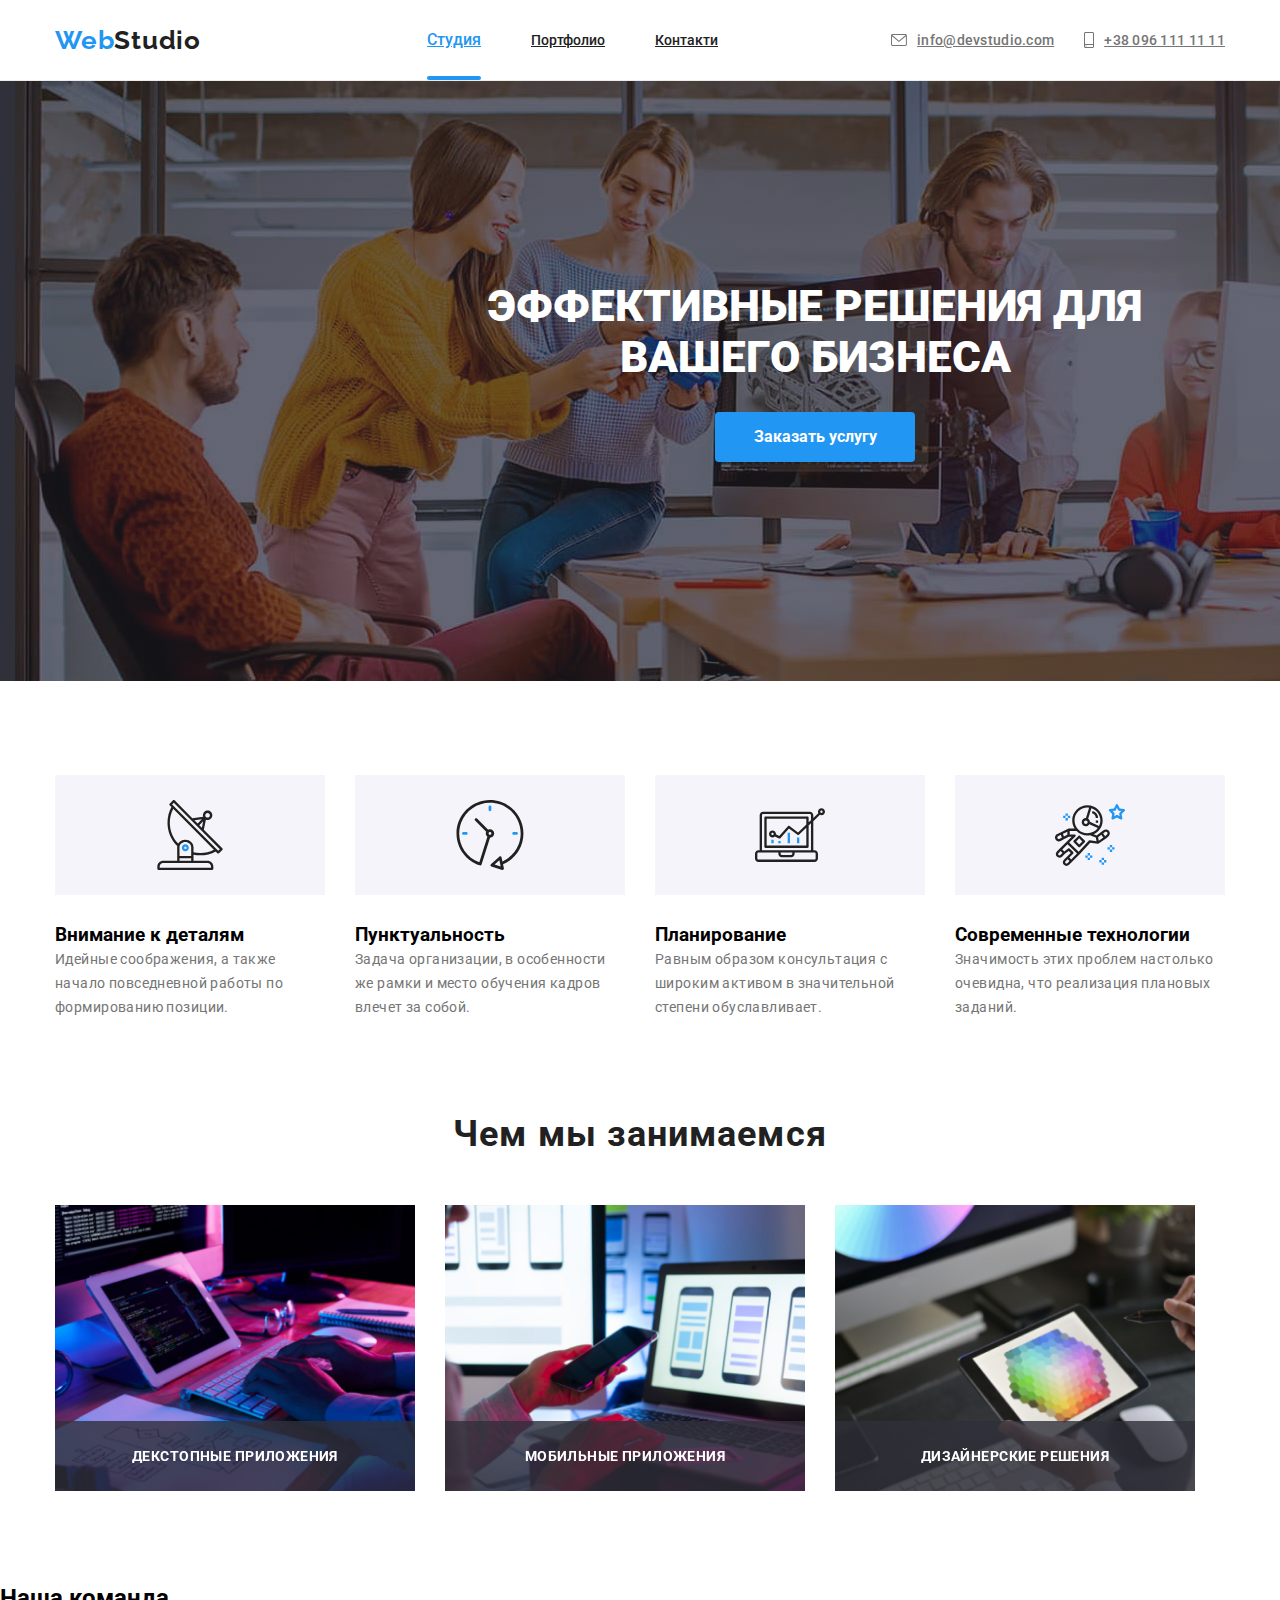
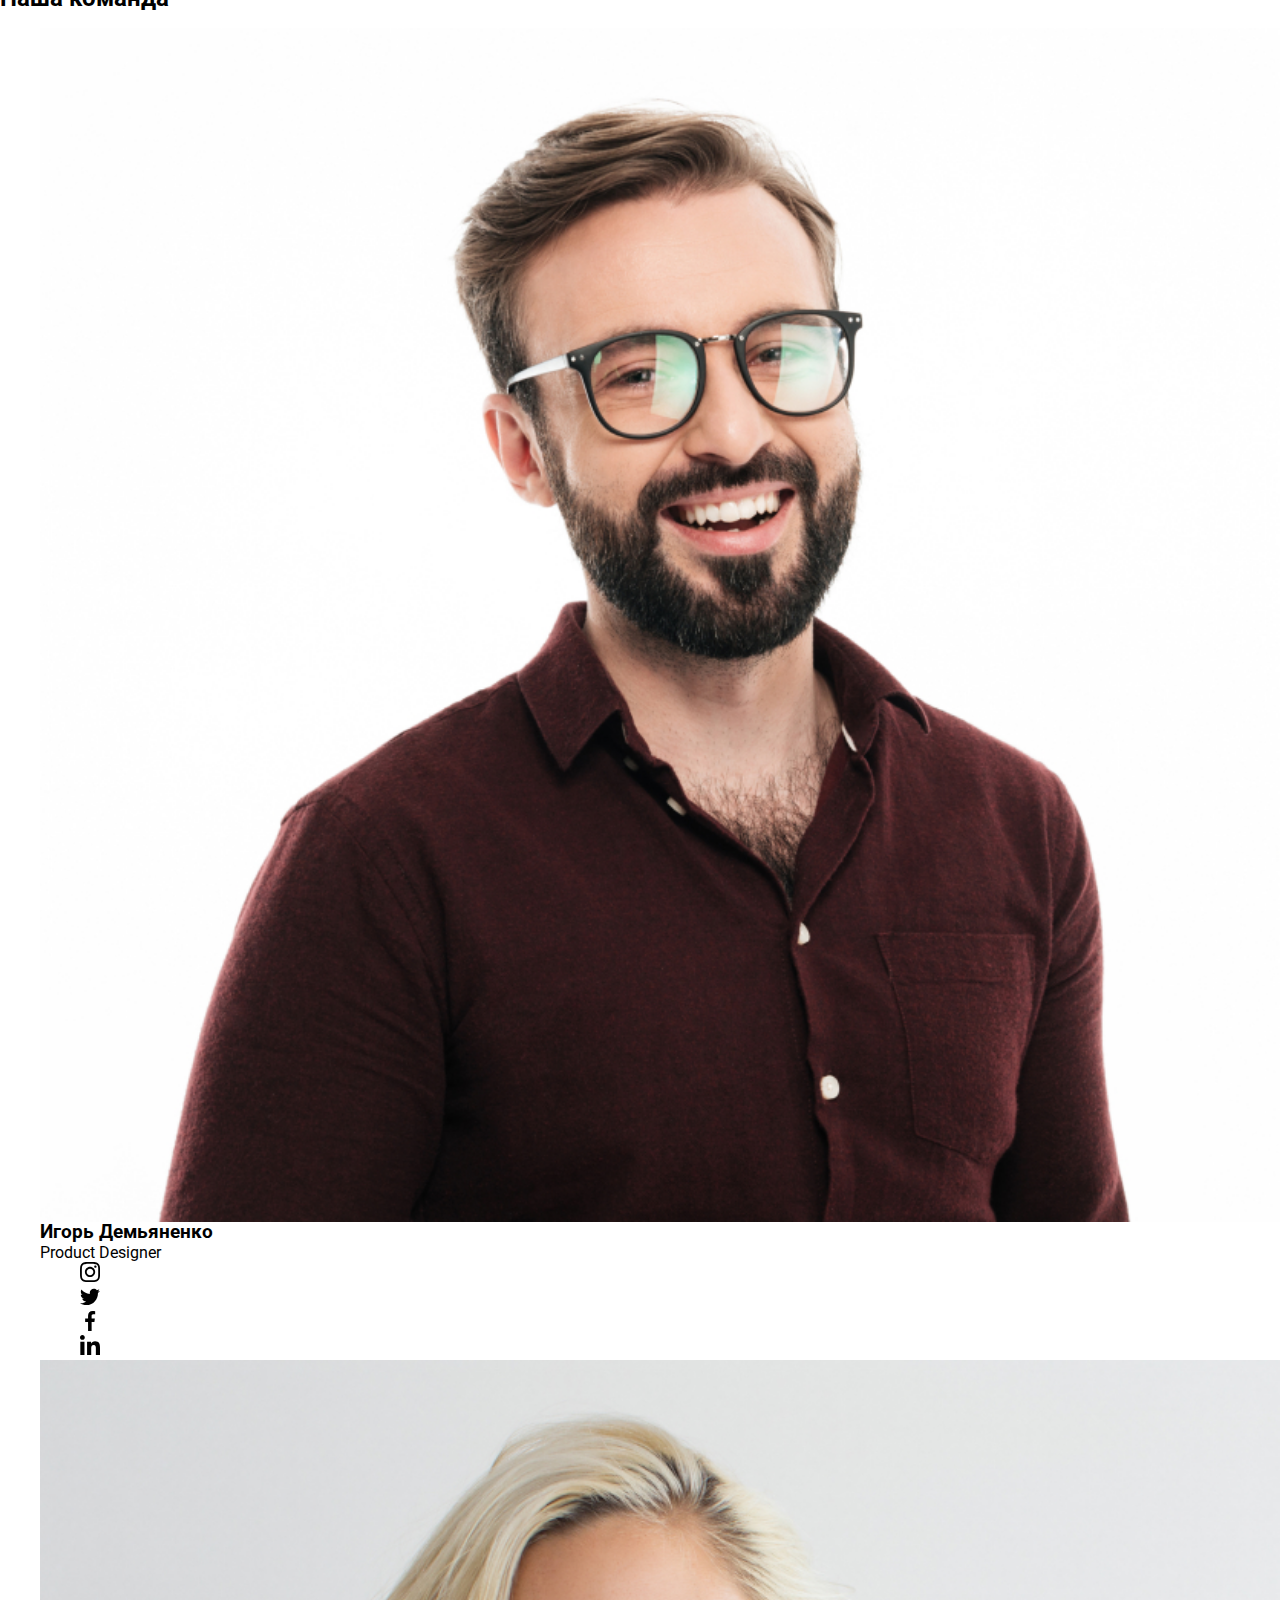
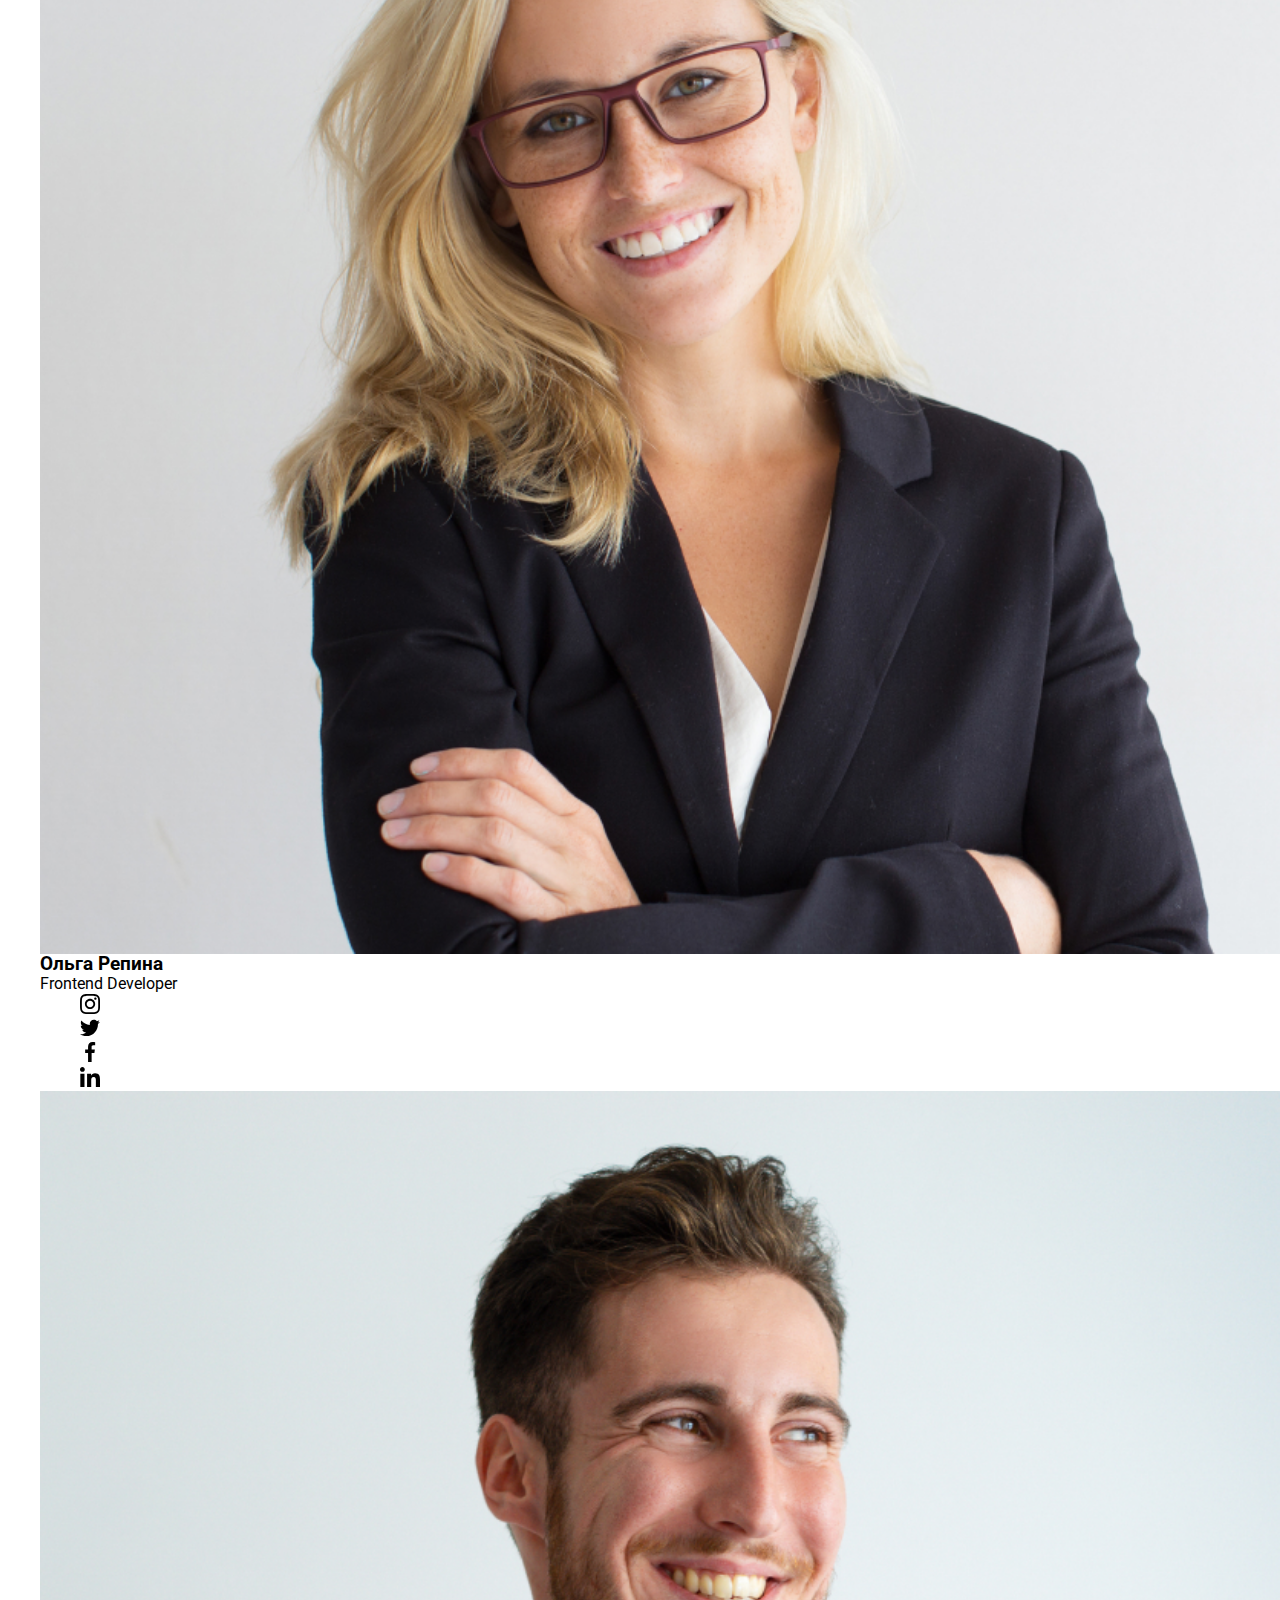
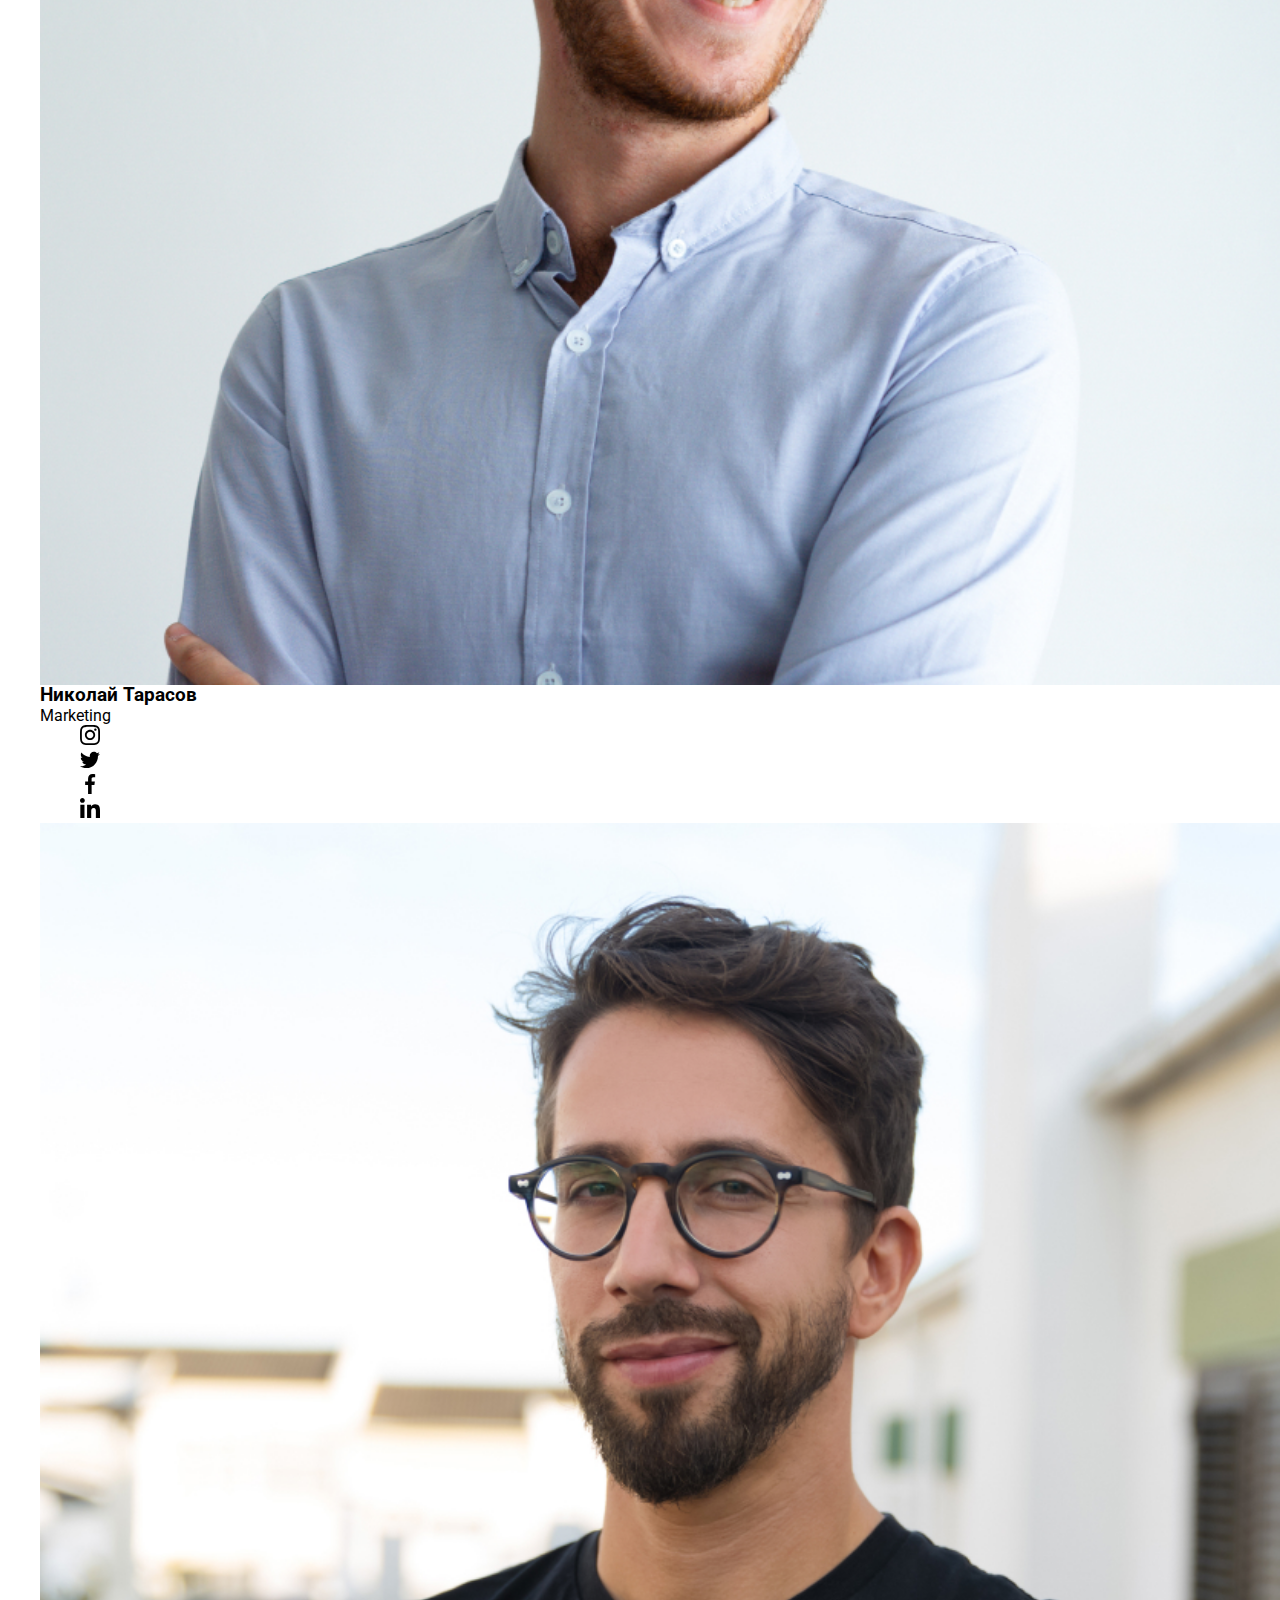
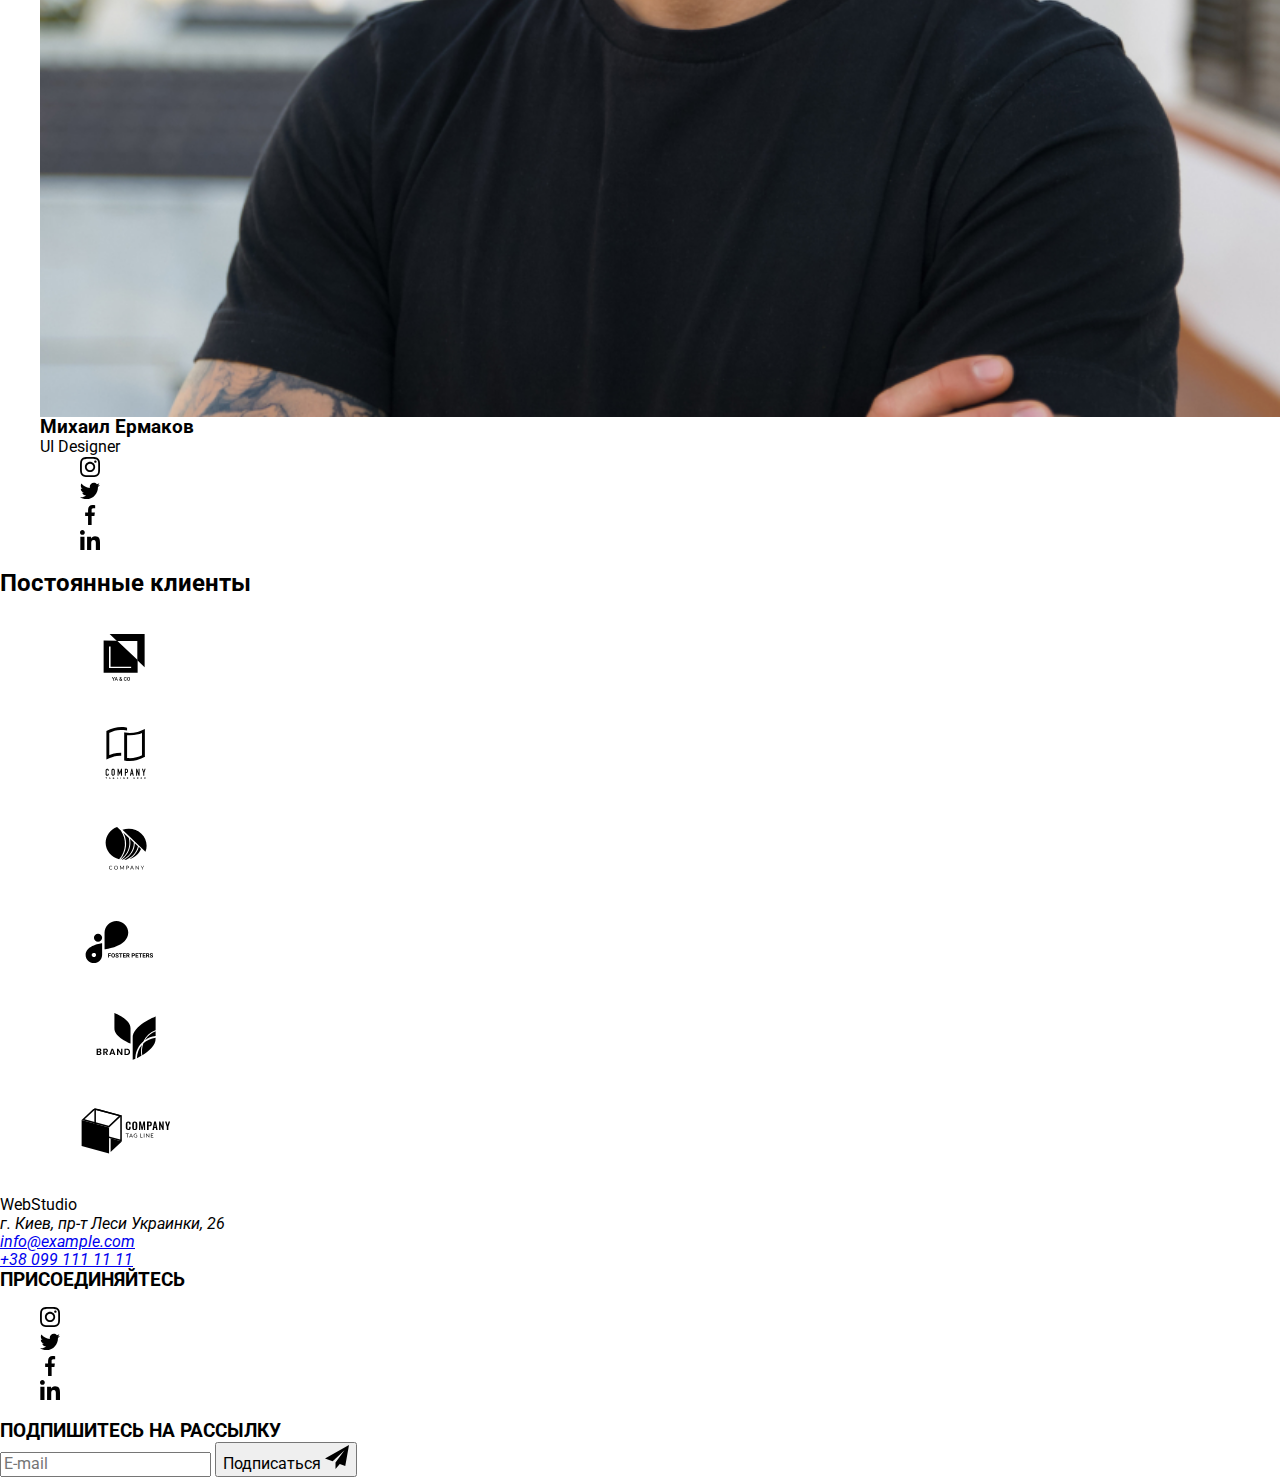
==== index.html @ 42ca8cca "внесла изменения" ====
<!DOCTYPE html>
<html lang="ru">

<head>
    <meta charset="UTF-8">
    <meta name="viewport" content="width=device-width, initial-scale=1.0">
    <title>WebStudio</title>
    
    <link
        href="https://fonts.googleapis.com/css2?family=Raleway:wght@700&family=Roboto:wght@400;500;700;900&display=swap"
        rel="stylesheet">
    <link rel="stylesheet" href="https://cdnjs.cloudflare.com/ajax/libs/modern-normalize/1.0.0/modern-normalize.min.css">
    <link rel="stylesheet" href="./css/main.css">

</head>

<body>

    <!-- Шапка-->
<header class="header">
    <div class="container header__container">

        <a class="logo header__logo">Web<span class="logo__text">Studio</span></a>

        <nav class="main-nav">
            <ul class="navigation main-nav__navigation">
                <li class="main-nav__item"><a href="" class="main-nav__links">Студия</a></li>
                <li class="main-nav__item"><a href="./portfolio.html" class="main-nav__link">Портфолио</a></li>
                <li class="main-nav__item"><a href="" class="main-nav__link">Контакти</a></li>
            </ul>
        </nav>
           


    <ul class="navigation info-contacts">
        <li class="info-contacts__item">
            <a href="mailto:info@example.com" class="info-contacts__mail" aria-label="envelope">
                <svg class="info-contacts__icon" width="16" height="12">
                    <use href="./images/iconssvg/symbol-defs.svg#icon-envelope-hover"></use>
                </svg>
                info@devstudio.com</a>
        </li>
        <li class="info-contacts__item">
            <a href="tel:+380961111111" class="info-contacts__tel" aria-label="smartphone">
                <svg class="info-contacts__icon" width="10" height="16">
                    <use href="./images/iconssvg/symbol-defs.svg#icon-smartphone"></use>
                </svg>
                +38 096 111 11 11</a>
        </li>
    </ul>
    
    </div>
</header>

    <!--Преимущества-->
    <main>
        <section class="hero">
            <div class="container-overlay hero__container">
                <h1 class="hero__name">ЭФФЕКТИВНЫЕ РЕШЕНИЯ ДЛЯ ВАШЕГО БИЗНЕСА</h1>
                <button class="hero__current" data-modal-open>Заказать услугу</button>
            </div>
        </section>

        <div class="backdrop backdrop--hidden " data-modal>
            <div class="modal">
                <button class="modal__close" data-modal-close>
                    <svg class="modal__close-icon" width="18" height="18">
                        <use href="./images/iconssvg/symbol-defs.svg#icon-close-black-18dp-2-1"></use>
                    </svg>
                </button>
        
                <form class="modal-form">
                    <h2 class="modal-form__text">Оставьте свои данные, мы вам перезвоним</h2>
                    <div class="form-info">
                        <label for="name" class="form-info__value">Имя</label>
                        <div class="form-info__conteiner">
                            <input type="text" class="form-info__input" name="name" id="name" />
                            <svg class="form-info__icon" width="18" height="18">
                                <use href="./images/iconssvg/symbol-defs.svg#icon-person-black-18dp-1-1"></use>
                            </svg>
                        </div>
                    </div>
        
                    <div class="form-info">
                        <label for="tel" class="form-info__value">Телефон</label>
                        <div class="form-info__conteiner">
                            <input type="tel" class="form-info__input" name="tel" id="tel" />
                            <svg class="form-info__icon" width="18" height="18">
                                <use href="./images/iconssvg/symbol-defs.svg#icon-phone-black-18dp-1-1"></use>
                            </svg>
                        </div>
                    </div>
        
                    <div class="form-info">
                        <label for="mail" class="form-info__value">Почта</label>
                        <div class="form-info__conteiner">
                            <input type="email" class="form-info__input" name="mail" id="mail" />
                            <svg class="form-info__icon" width="18px" height="18px">
                                <use href="./images/iconssvg/symbol-defs.svg#icon-email-black-18dp-1-1"></use>
                            </svg>
                        </div>
                    </div>
        
                    <div class="form-info">
                        <label for="comment">Коментарий</label>
                        <textarea name="comment" id="comment" placeholder="Введите текст" class="form-info__textarea"></textarea>
                    </div>
        
                    <div class="conteiner-checkbox">
                        <label class="conteiner-checkbox__label">
                            <input class="conteiner-checkbox__input" type="checkbox" checked />
                            <svg class="conteiner-checkbox__icon" width="16" height="15">
                                <use href="./images/iconssvg/symbol-defs.svg#icon-icon-check-1"></use>
                            </svg>
                            Соглашаюсь с рассылкой и принимаю <a href="" class="conteiner-checkbox__text">Условия договора</a>
                        </label>
                    </div>
                    <button class="conteiner-checkbox__button" type="submit">Отправить</button>
                </form>
            </div>
        </div>
    
    <section>
        <div class="conteiner__feature">
        <ul class="conteiner__feature--card">

            <li class="conteiner__feature--item">
                <svg class="conteiner__feature--list" width="70" height="70">
                    <use href="./images/iconssvg/symbol-defs.svg#icon-antenna-1"></use>
                </svg>
                <h3 class="conteiner__feature--item">Внимание к деталям</h3>
                <p class="conteiner__feature--info">Идейные соображения, а также начало повседневной
                    работы по формированию позиции.
                </p>
            </li>

            <li class="conteiner__feature--item">
                <svg class="conteiner__feature--list" width="70" height="70">
                    <use href="./images/iconssvg/symbol-defs.svg#icon-clock"></use>
                </svg>
                <h3 class="conteiner__feature--item">Пунктуальность</h3>
                <p class="conteiner__feature--info">Задача организации,
                    в особенности же рамки и место обучения кадров влечет за собой.
                </p>
            </li>

            <li class="conteiner__feature--item">
                <svg class="conteiner__feature--list" width="70" height="70">
                    <use href="./images/iconssvg/symbol-defs.svg#icon-diagram"></use>
                </svg>
                <h3 class="conteiner__feature--item">Планирование</h3>
                <p class="conteiner__feature--info">Равным образом консультация
                    с широким активом в значительной степени обуславливает.
                </p>
            </li>

            <li class="conteiner__feature--item">
                <svg class="conteiner__feature--list" width="70" height="70">
                    <use href="./images/iconssvg/symbol-defs.svg#icon-astronaut"></use>
                </svg>
                <h3 class="conteiner__feature--item">Современные технологии</h3>
                <p class="conteiner__feature--info">Значимость этих проблем настолько очевидна,
                    что реализация плановых заданий.
                </p>
            </li>
        </ul>
        </div>
    </section>
    

        <!-- Примеры работ-->
        <section>
            <div class="conteiner__main">
            <h2 class="conteiner__alert">Чем мы занимаемся</h2>
            <ul class="conteiner__card">

                <li class="conteiner__images">
                    <p class="conteiner__images--overlay">ДЕКСТОПНЫЕ ПРИЛОЖЕНИЯ</p>
                    <a href="">
                        <img src="./images/img.png" alt="кодирование программы" />
                    </a>
                </li>

                <li class="conteiner__images">
                    <p class="conteiner__images--overlay">МОБИЛЬНЫЕ ПРИЛОЖЕНИЯ</p>
                    <a href="">
                        <img src="./images/img(1).png" alt="сопряжение тефефона с ноутбуком" />
                    </a>                   
                </li>

                <li class="conteiner__images">
                    <p class="conteiner__images--overlay">ДИЗАЙНЕРСКИЕ РЕШЕНИЯ</p>
                    <a href="">
                        <img src="./images/img(2).png" alt="рисунок на планшете" />
                    </a>                    
                </li>
            </ul>
            </div>
        </section>

        <!-- Команда-->
        <section>
            <div class="conteiner__team">
            <h2 class="conteiner__main--team">Наша команда</h2>
            <ul class="conteiner__team--item">

                <li class="conteiner__team--images">
                    
                        <div class="conteiner__list-card">
                        <a href="">
                          <img src="./images/img(3).jpg" alt="мужчина в коричневой рубашке и очках" />
                        </a>
                        </div>

                        <div class="conteiner__team--list">
                          <h3 class="conteiner__team">Игорь Демьяненко</h3>
                          <p lang="en" class="conteiner__team-card">Product Designer</p> 
                        
                    
                    <ul class="conteiner__cocial--link">
                        <li class="conteiner__cocial--list">
                            <a href="" class="conteiner__cocial--item">
                                <svg class="conteiner__icon--svg" width="20" height="20">
                                    <use href="./images/iconssvg/symbol-defs.svg#icon-instagram"></use>
                                </svg>
                            </a>
                        </li>

                        <li class="conteiner__cocial--list">
                            <a href="" class="conteiner__cocial--item">
                                <svg class="conteiner__icon--svg" width="20" height="20">
                                    <use href="./images/iconssvg/symbol-defs.svg#icon-twitter"></use>
                                </svg>
                            </a>
                        </li>

                        <li class="conteiner__cocial--list">
                            <a href="" class="conteiner__cocial--item">
                                <svg class="conteiner__icon--svg" width="20" height="20">
                                    <use href="./images/iconssvg/symbol-defs.svg#icon-facebook"></use>
                                </svg>
                            </a>
                        </li>

                        <li class="conteiner__cocial--list">
                            <a href="" class="conteiner__cocial--item">
                                <svg class="conteiner__icon--svg" width="20" height="20">
                                    <use href="./images/iconssvg/symbol-defs.svg#icon-linkedin"></use>
                                </svg>
                            </a>
                        </li>
                    </ul>
                    </div>
                </li>
               

                <li class="conteiner__team--images">
                   
                        <div class="conteiner__list--card">
                        <a href="">
                          <img src="./images/img(4).jpg" alt="женщина в очках и черном пиджаке" />
                        </a>
                        </div>

                        <div class="conteiner__team--list">
                          <h3 class="conteiner__team">Ольга Репина</h3>
                          <p lang="en" class="conteiner__team--card">Frontend Developer</p>  
                        
                    <ul class="conteiner__cocial--link">
                        <li class="conteiner__cocial--list">
                            <a href="" class="conteiner__cocial--item">
                                <svg class="conteiner__icon--svg" width="20" height="20">
                                    <use href="./images/iconssvg/symbol-defs.svg#icon-instagram"></use>
                                </svg>
                            </a>
                        </li>

                        <li class="conteiner__cocial--list">
                            <a href="" class="conteiner__cocial--item">
                                <svg class="conteiner__icon--svg" width="20" height="20">
                                    <use href="./images/iconssvg/symbol-defs.svg#icon-twitter"></use>
                                </svg>
                            </a>
                        </li>

                        <li class="conteiner__cocial--list">
                            <a href="" class="conteiner__cocial--item">
                                <svg class="conteiner__icon--svg" width="20" height="20">
                                    <use href="./images/iconssvg/symbol-defs.svg#icon-facebook"></use>
                                </svg>
                            </a>
                        </li>
                        
                        <li class="conteiner__cocial--list">
                            <a href="" class="conteiner__cocial--item">
                                <svg class="conteiner__icon--svg" width="20" height="20">
                                    <use href="./images/iconssvg/symbol-defs.svg#icon-linkedin"></use>
                                </svg>
                            </a>
                        </li>
                    </ul>
                    </div>
                </li>

                <li class="conteiner__team--images">
                    
                        <div class="conteiner__list--card">
                        <a href="">
                          <img src="./images/img(5).jpg" alt="мужчина в голубой рубашке" />
                        </a>
                        </div>
                        
                        <div class="conteiner__team--list">
                          <h3 class="conteiner__team">Николай Тарасов</h3>
                          <p lang="en" class="conteiner__team--card">Marketing</p> 
                                           
                    <ul class="conteiner__cocial--link">
                        <li class="conteiner__cocial--list">
                            <a href="" class="conteiner__cocial--item">
                                <svg class="conteiner__icon--svg" width="20" height="20">
                                    <use href="./images/iconssvg/symbol-defs.svg#icon-instagram"></use>
                                </svg>
                            </a>
                        </li>
                        
                        <li class="conteiner__cocial--list">
                            <a href="" class="conteiner__cocial--item">
                                <svg class="conteiner__icon--svg" width="20" height="20">
                                    <use href="./images/iconssvg/symbol-defs.svg#icon-twitter"></use>
                                </svg>
                            </a>
                        </li>
                        
                        <li class="conteiner__cocial--list">
                            <a href="" class="conteiner__cocial--item">
                                <svg class="conteiner__icon--svg" width="20" height="20">
                                    <use href="./images/iconssvg/symbol-defs.svg#icon-facebook"></use>
                                </svg>
                            </a>
                        </li>
                        
                        <li class="conteiner__cocial--list">
                            <a href="" class="conteiner__cocial--item">
                                <svg class="conteiner__icon--svg" width="20" height="20">
                                    <use href="./images/iconssvg/symbol-defs.svg#icon-linkedin"></use>
                                </svg>
                            </a>
                        </li>
                    </ul>
                    </div>
                </li>
                
                <li class="conteiner__team--images">
                   
                        <div class="conteiner__list--card">
                        <a href="">
                          <img src="./images/img(6).jpg" alt="мужчина в черной футболке и очках" />
                        </a>
                        </div>

                        <div class="conteiner__team--list">
                          <h3 class="conteiner__team">Михаил Ермаков</h3>
                          <p lang="en" class="conteiner__team--card">UI Designer</p>
                                              
                    <ul class="conteiner__cocial--link">
                        <li class="conteiner__cocial--list">
                            <a href="" class="conteiner__cocial--item">
                                <svg class="conteiner__icon--svg" width="20" height="20">
                                    <use href="./images/iconssvg/symbol-defs.svg#icon-instagram"></use>
                                </svg>
                            </a>
                        </li>
                        
                        <li class="conteiner__cocial--list">
                            <a href="" class="conteiner__cocial--item">
                                <svg class="conteiner__icon--svg" width="20" height="20">
                                    <use href="./images/iconssvg/symbol-defs.svg#icon-twitter"></use>
                                </svg>
                            </a>
                        </li>
                        
                        <li class="conteiner__cocial--list">
                            <a href="" class="conteiner__cocial--item">
                                <svg class="conteiner__icon--svg" width="20" height="20">
                                    <use href="./images/iconssvg/symbol-defs.svg#icon-facebook"></use>
                                </svg>
                            </a>
                        </li>
                        
                        <li class="conteiner__cocial--list">
                            <a href="" class="conteiner__cocial--item">
                                <svg class="conteiner__icon--svg" width="20" height="20">
                                    <use href="./images/iconssvg/symbol-defs.svg#icon-linkedin"></use>
                                </svg>
                            </a>
                        </li>
                    </ul>
                    </div>
                </li>
            </ul>
            </div>
        </section>

        <!-- Клиенты -->
        <section>
            <div class="conteiner__client">
            <h2 class="conteiner__clients">Постоянные клиенты</h2>

            <ul class=".conteiner__list--client">
                <li class=".conteiner__clients--logo">
                    <a class=".conteiner__list--logo" href="">
                    <svg class=".conteiner__clients--svg" width="170" height="90">
                        <use href="./images/iconssvg/symbol-defs.svg#icon-logo-1"></use>
                    </svg>
                    </a>
                </li>

                <li class="clients-logo">
                    <a class="list-logo" href="">
                    <svg class="clients-svg" width="170" height="90">
                        <use href="./images/iconssvg/symbol-defs.svg#icon-logo-2"></use>
                    </svg>
                    </a>
                </li>

                <li class="clients-logo">
                    <a class="list-logo" href="">
                    <svg class="clients-svg" width="170" height="90">
                        <use href="./images/iconssvg/symbol-defs.svg#icon-logo-3"></use>
                    </svg>
                    </a>
                </li>

                <li class="clients-logo">
                    <a class="list-logo" href="">
                    <svg class="clients-svg" width="170" height="90">
                        <use href="./images/iconssvg/symbol-defs.svg#icon-logo-4"></use>
                    </svg>
                    </a>
                </li>

                <li class="clients-logo">
                    <a class="list-logo" href="">
                    <svg class="clients-svg" width="170" height="90">
                        <use href="./images/iconssvg/symbol-defs.svg#icon-logo-5"></use>
                    </svg>
                    </a>
                </li>

                <li class="clients-logo">
                    <a class="list-logo" href="">
                    <svg class="clients-svg" width="170" height="90">
                        <use href="./images/iconssvg/symbol-defs.svg#icon-logo-6"></use>
                    </svg>
                    </a>
                </li>
            </ul>
            </div>

        </section>
    </main>

    <!-- Подвал-->
    <footer class="footer">
        <div class="conteiner__info">
        <div class="conteiner__footer">
            <a class="conteiner__logo--footer">Web<span class="conteiner__label">Studio</span></a>
        
            <address class="conteiner__address--link">
            
                <p class="conteiner__link--info conteiner__address">г. Киев, пр-т Леси Украинки, 26</p>
            
                <p class="conteiner__link--info">
                    <a href="mailto:info@example.com" class="conteiner__info">info@example.com</a>
                </p>
            
                <p class="conteiner__link--info">
                    <a href="tel:+380991111111" class="conteiner__info">+38 099 111 11 11</a>
                </p>
            </address>
        </div>

            <div class="conteiner__cocial--icons">
                <h3 class="conteiner__info--text">ПРИСОЕДИНЯЙТЕСЬ</h3>
            
                <ul class="conteiner__list--info">
                    <li class="conteiner__icon--list">
                        <a class="conteiner__cocial--info" href="">
                            <svg class="conteiner__icons--svg" width="20" height="20">
                                <use href="./images/iconssvg/symbol-defs.svg#icon-instagram"></use>
                            </svg>
                        </a>
                    </li>
            
                    <li class="conteiner__icon--list">
                        <a class="conteiner__cocial--info" href="">
                            <svg class="conteiner__icons--svg" width="20" height="20">
                                <use href="./images/iconssvg/symbol-defs.svg#icon-twitter"></use>
                            </svg>
                        </a>
                    </li>
            
                    <li class="conteiner__icon--list">
                        <a class="conteiner__cocial--info" href="">
                            <svg class="conteiner__icons--svg" width="20" height="20">
                                <use href="./images/iconssvg/symbol-defs.svg#icon-facebook"></use>
                            </svg>
                        </a>
                    </li>
            
                    <li class="conteiner__icon--list">
                        <a class="conteiner__cocial--info" href="">
                            <svg class="conteiner__icons--svg" width="20" height="20">
                                <use href="./images/iconssvg/symbol-defs.svg#icon-linkedin"></use>
                            </svg>
                        </a>
                    </li>
                </ul>
            </div>  
            
            <div>
                <h3 class="conteiner__text--info">ПОДПИШИТЕСЬ НА РАССЫЛКУ</h3>
                <div class="conteiner__info--form">
                <label>
                    <input class="conteiner__email" name="email" type="text" placeholder="E-mail" />
                </label>
                <button class="conteiner__button" type="submit">
                    <span class="conteiner__text--foot">Подписаться</span>
                    <svg class="conteiner__telega" width="24" height="24">
                        <use href="./images/iconssvg/symbol-defs.svg#icon-icon-send-1"></use>
                    </svg>
                </button>
                </div>
            </div>
            </div>
    </footer>

<!-- <div class="backdrop is--hidden " data-modal>
    <div class="modal">
        <button class="modal__close" data-modal-close>
            <svg class="modal__close-icon" width="18" height="18">
                <use href="./images/iconssvg/symbol-defs.svg#icon-close-black-18dp-2-1"></use>
            </svg>
        </button>

        <form class="modal-form">
            <h2 class="modal-form__text">Оставьте свои данные, мы вам перезвоним</h2>
            <div class="form-info">
                <label for="name" class="form-info__value">Имя</label>
                <div class="form-info__conteiner">
                    <input type="text" class="form-info__input" name="name" id="name" />
                    <svg class="form-info__icon" width="18" height="18">
                        <use href="./images/iconssvg/symbol-defs.svg#icon-person-black-18dp-1-1"></use>
                    </svg>
                </div>
            </div>

            <div class="form-info">
                <label for="tel" class="form-info__value">Телефон</label>
                <div class="form-info__conteiner">
                    <input type="tel" class="form-info__input" name="tel" id="tel" />
                    <svg class="form-info__icon" width="18" height="18">
                        <use href="./images/iconssvg/symbol-defs.svg#icon-phone-black-18dp-1-1"></use>
                    </svg>
                </div>
            </div>

            <div class="form-info">
                <label for="mail" class="form-info__value">Почта</label>
                <div class="form-info__conteiner">
                    <input type="email" class="form-info__input" name="mail" id="mail" />
                    <svg class="form-info__icon" width="18px" height="18px">
                        <use href="./images/iconssvg/symbol-defs.svg#icon-email-black-18dp-1-1"></use>
                    </svg>
                </div>
            </div>

            <div class="form-info">
                <label for="comment">Коментарий</label>
                <textarea name="comment" id="comment" placeholder="Введите текст"
                    class="form-info__textarea"></textarea>
            </div>

            <div class="conteiner-checkbox">
                <label class="conteiner-checkbox__label">
                    <input class="conteiner-checkbox__input" type="checkbox" checked />
                    <svg class="conteiner-checkbox__icon" width="16" height="15">
                        <use href="./images/iconssvg/symbol-defs.svg#icon-icon-check-1"></use>
                    </svg>
                    Соглашаюсь с рассылкой и принимаю <a href="" class="conteiner-checkbox__text">Условия договора</a>
                </label>
            </div>
            <button class="conteiner-checkbox__button" type="submit">Отправить</button>
        </form>
    </div>
</div> -->

<script src="./js/modal.js"></script>
</body>

</html>
---- css/main.css ----
/*! modern-normalize v0.6.0 | MIT License | https://github.com/sindresorhus/modern-normalize */
*,
::after,
::before {
  -webkit-box-sizing: border-box;
          box-sizing: border-box;
}

:root {
  -moz-tab-size: 4;
  -o-tab-size: 4;
     tab-size: 4;
}

html {
  line-height: 1.15;
  -webkit-text-size-adjust: 100%;
}

body {
  margin: 0;
}

body {
  font-family: system-ui, -apple-system, "Segoe UI", Roboto, Helvetica, Arial, sans-serif, "Apple Color Emoji", "Segoe UI Emoji";
}

hr {
  height: 0;
}

abbr[title] {
  -webkit-text-decoration: underline dotted;
          text-decoration: underline dotted;
}

b,
strong {
  font-weight: bolder;
}

code,
kbd,
pre,
samp {
  font-family: SFMono-Regular, Consolas, "Liberation Mono", Menlo, monospace;
  font-size: 1em;
}

small {
  font-size: 80%;
}

sub,
sup {
  font-size: 75%;
  line-height: 0;
  position: relative;
  vertical-align: baseline;
}

sub {
  bottom: -0.25em;
}

sup {
  top: -0.5em;
}

button,
input,
optgroup,
select,
textarea {
  font-family: inherit;
  font-size: 100%;
  line-height: 1.15;
  margin: 0;
}

button,
select {
  text-transform: none;
}

[type=button],
[type=reset],
[type=submit],
button {
  -webkit-appearance: button;
}

[type=button]::-moz-focus-inner,
[type=reset]::-moz-focus-inner,
[type=submit]::-moz-focus-inner,
button::-moz-focus-inner {
  border-style: none;
  padding: 0;
}

[type=button]:-moz-focusring,
[type=reset]:-moz-focusring,
[type=submit]:-moz-focusring,
button:-moz-focusring {
  outline: 1px dotted ButtonText;
}

fieldset {
  padding: 0.35em 0.75em 0.625em;
}

legend {
  padding: 0;
}

progress {
  vertical-align: baseline;
}

[type=number]::-webkit-inner-spin-button,
[type=number]::-webkit-outer-spin-button {
  height: auto;
}

[type=search] {
  -webkit-appearance: textfield;
  outline-offset: -2px;
}

[type=search]::-webkit-search-decoration {
  -webkit-appearance: none;
}

::-webkit-file-upload-button {
  -webkit-appearance: button;
  font: inherit;
}

summary {
  display: list-item;
}

body {
  font-family: Roboto, sans-serif;
}

h1,
h2,
h3,
h4,
h5,
h6,
p {
  margin: 0;
}

img {
  display: block;
  width: 100%;
  height: 100%;
}

ul,
li {
  list-style-type: none;
}

/* icon */
.header {
  border-bottom: 1px solid #ececec;
}

.header__container {
  display: -webkit-box;
  display: -ms-flexbox;
  display: flex;
  width: 1200px;
  padding-left: 15px;
  padding-right: 15px;
  margin-left: auto;
  margin-right: auto;
  -webkit-box-align: center;
      -ms-flex-align: center;
          align-items: center;
}

.logo {
  text-decoration: none;
  font-family: Raleway, sans-serif;
  font-weight: 700;
  font-size: 26px;
  line-height: 31px;
  letter-spacing: 0.03em;
  padding-top: 25px;
  padding-bottom: 24px;
}

.header__logo {
  margin-right: 93px;
  color: #2196f3;
}

.logo__text {
  font-family: Raleway, sans-serif;
  color: #212121;
  letter-spacing: 0.03em;
}

.navigation {
  display: -webkit-box;
  display: -ms-flexbox;
  display: flex;
  margin: 0;
  margin-left: 93px;
}

.main-nav__navigation .main-nav__links::after,
.main-nav__navigation .main-nav__current::after {
  content: "";
  display: -webkit-box;
  display: -ms-flexbox;
  display: flex;
  width: 100%;
  height: 4px;
  position: absolute;
  bottom: 0;
  left: 0;
  border-radius: 2px;
  background-color: #2196f3;
  -webkit-transform: translateY(1px);
          transform: translateY(1px);
  -webkit-transition: fill 250ms cubic-bezier(0.4, 0, 0.2, 1);
  transition: fill 250ms cubic-bezier(0.4, 0, 0.2, 1);
}

.main-nav__navigation > .main-nav__item:not(:last-child) {
  margin-right: 50px;
}

.main-nav__navigation .main-nav__link {
  color: #212121;
  font-style: normal;
  font-weight: 500;
  font-size: 14px;
  cursor: pointer;
  -webkit-transition-property: color;
  transition-property: color;
  -webkit-transition-duration: 250ms;
          transition-duration: 250ms;
  -webkit-transition-timing-function: cubic-bezier(0.4, 0, 0.2, 1);
          transition-timing-function: cubic-bezier(0.4, 0, 0.2, 1);
}

.main-nav__navigation .main-nav__link:hover,
.main-nav__navigation .main-nav__link:focus {
  color: #2196f3;
  background: white;
  text-decoration: none;
  -webkit-transform: translateY(1px);
          transform: translateY(1px);
}

.main-nav__navigation .main-nav__current {
  color: #2196f3;
}

.main-nav__links,
.main-nav__link {
  font-style: normal;
  font-weight: 500;
  cursor: pointer;
  color: #2196f3;
  padding-bottom: 30px;
  position: relative;
  -webkit-transition: fill 250ms cubic-bezier(0.4, 0, 0.2, 1);
  transition: fill 250ms cubic-bezier(0.4, 0, 0.2, 1);
}

.main-nav__current {
  font-style: normal;
  font-weight: 500;
  cursor: pointer;
  color: #2196f3;
  position: relative;
  padding-bottom: 31px;
}

.info-contacts {
  display: -webkit-box;
  display: -ms-flexbox;
  display: flex;
  margin-left: auto;
}

.info-contacts__item .info-contacts__icon {
  margin-right: 10px;
  -webkit-box-align: center;
      -ms-flex-align: center;
          align-items: center;
  fill: #757575;
  -webkit-transition-property: fill;
  transition-property: fill;
  -webkit-transition-duration: 250ms;
          transition-duration: 250ms;
  -webkit-transition-timing-function: cubic-bezier(0.4, 0, 0.2, 1);
          transition-timing-function: cubic-bezier(0.4, 0, 0.2, 1);
}

.info-contacts > .info-contacts__item:not(:last-child) {
  margin-right: 30px;
}

.info-contacts__icon:focus {
  fill: #2196f3;
}

.info-contacts__mail {
  display: -webkit-box;
  display: -ms-flexbox;
  display: flex;
  -webkit-box-align: center;
      -ms-flex-align: center;
          align-items: center;
  font-style: normal;
  font-weight: 500;
  font-size: 14px;
  line-height: 16px;
  letter-spacing: 0.02em;
  color: #757575;
  cursor: pointer;
}

.info-contacts__tel {
  display: -webkit-box;
  display: -ms-flexbox;
  display: flex;
  -webkit-box-align: center;
      -ms-flex-align: center;
          align-items: center;
  font-style: normal;
  font-weight: 500;
  font-size: 14px;
  line-height: 16px;
  letter-spacing: 0.02em;
  color: #757575;
}

.info-contacts__item .info-contacts__mail:focus,
.info-contacts__item .info-contacts__tel:focus {
  color: #2196f3;
}

.info-contacts__item .info-contacts__mail,
.info-contacts__item .info-contacts__tel {
  -webkit-transition-property: color;
  transition-property: color;
  -webkit-transition-duration: 250ms;
          transition-duration: 250ms;
  -webkit-transition-timing-function: cubic-bezier(0.4, 0, 0.2, 1);
          transition-timing-function: cubic-bezier(0.4, 0, 0.2, 1);
}

.info-contacts .info-contacts__mail:focus .info-contacts__icon,
.info-contacts .info-contacts__tel:focus .info-contacts__icon {
  fill: #2196f3;
}

.info-contacts .info-contacts__item:hover .info-contacts__mail,
.info-contacts .info-contacts__item:focus .info-contacts__mail,
.info-contacts .info-contacts__item:hover .info-contacts__tel,
.info-contacts .info-contacts__item:focus .info-contacts__tel {
  color: #2196f3;
}

.info-contacts .info-contacts__item:hover .info-contacts__icon,
.info-contacts .info-contacts__item:focus .info-contacts__icon {
  fill: #2196f3;
}

.hero {
  background: #2f303a;
  padding-left: 15px;
  padding-right: 15px;
  margin-left: auto;
  margin-right: auto;
  -webkit-box-align: center;
      -ms-flex-align: center;
          align-items: center;
}

.hero__container {
  max-width: 1600px;
  height: 600px;
  margin-left: auto;
  margin-right: auto;
  background-image: -webkit-gradient(linear, left top, right top, from(rgba(47, 48, 58, 0.4)), to(rgba(47, 48, 58, 0.4))), url(../images/header.jpg);
  background-image: linear-gradient(to right, rgba(47, 48, 58, 0.4), rgba(47, 48, 58, 0.4)), url(../images/header.jpg);
  background-repeat: no-repeat;
  background-size: auto;
  background-position: center;
}

.container-overlay {
  text-align: center;
  padding-top: 200px;
  padding-bottom: 200px;
  width: 1600px;
  margin: 0 auto;
}

.hero__name {
  font-style: normal;
  font-weight: 900;
  font-size: 44px;
  color: white;
  max-width: 696px;
  margin: auto;
}

.hero__current {
  font-style: normal;
  font-weight: bold;
  font-size: 16px;
  color: white;
  background: #2196f3;
  cursor: pointer;
  display: -webkit-box;
  display: -ms-flexbox;
  display: flex;
  -webkit-box-pack: center;
      -ms-flex-pack: center;
          justify-content: center;
  -webkit-box-align: center;
      -ms-flex-align: center;
          align-items: center;
  height: 50px;
  width: 200px;
  margin-top: 30px;
  padding-top: 10px;
  padding-bottom: 10px;
  margin-left: auto;
  margin-right: auto;
  border-radius: 4px;
  border: 1px solid transparent;
}

.backdrop {
  position: fixed;
  top: 0;
  left: 0;
  width: 100%;
  height: 100%;
  background-color: rgba(0, 0, 0, 0.2);
  opacity: 1;
  -webkit-transition: opacity 250ms cubic-bezier(0.4, 0, 0.2, 1);
  transition: opacity 250ms cubic-bezier(0.4, 0, 0.2, 1);
}

.backdrop--hidden {
  opacity: 0;
  pointer-events: none;
}

.backdrop--hidden .modal {
  -webkit-transform: scale(1.1) translate(-50%, -50%);
          transform: scale(1.1) translate(-50%, -50%);
}

.modal {
  display: -webkit-box;
  display: -ms-flexbox;
  display: flex;
  -webkit-box-orient: vertical;
  -webkit-box-direction: normal;
      -ms-flex-direction: column;
          flex-direction: column;
  position: absolute;
  content: "";
  top: 50%;
  left: 50%;
  width: 528px;
  padding: 40px;
  margin: 8px;
  background-color: white;
  -webkit-transform: scale(1) translate(-50%, -50%);
          transform: scale(1) translate(-50%, -50%);
  -webkit-transition: -webkit-transform 250ms cubic-bezier(0.4, 0, 0.2, 1);
  transition: -webkit-transform 250ms cubic-bezier(0.4, 0, 0.2, 1);
  transition: transform 250ms cubic-bezier(0.4, 0, 0.2, 1);
  transition: transform 250ms cubic-bezier(0.4, 0, 0.2, 1), -webkit-transform 250ms cubic-bezier(0.4, 0, 0.2, 1);
  -webkit-box-shadow: 0px 1px 3px rgba(0, 0, 0, 0.12), 0px 1px 1px rgba(0, 0, 0, 0.14), 0px 2px 1px rgba(0, 0, 0, 0.2);
          box-shadow: 0px 1px 3px rgba(0, 0, 0, 0.12), 0px 1px 1px rgba(0, 0, 0, 0.14), 0px 2px 1px rgba(0, 0, 0, 0.2);
  border-radius: 4px;
}

.modal__close {
  position: absolute;
  display: -webkit-box;
  display: -ms-flexbox;
  display: flex;
  -webkit-box-pack: center;
      -ms-flex-pack: center;
          justify-content: center;
  -webkit-box-align: center;
      -ms-flex-align: center;
          align-items: center;
  right: 8px;
  bottom: 93%;
  width: 30px;
  height: 30px;
  border-radius: 50%;
  border: 1px solid rgba(0, 0, 0, 0.1);
  -webkit-box-sizing: border-box;
          box-sizing: border-box;
  cursor: pointer;
  -webkit-transition-property: fill;
  transition-property: fill;
  -webkit-transition-duration: 250ms;
          transition-duration: 250ms;
  -webkit-transition-timing-function: cubic-bezier(0.4, 0, 0.2, 1);
          transition-timing-function: cubic-bezier(0.4, 0, 0.2, 1);
}
.modal__close:focus, .modal__close:hover {
  fill: #2196f3;
}

.modal-form__text {
  font-style: normal;
  font-weight: bold;
  font-size: 20px;
  line-height: 23px;
  text-align: center;
  letter-spacing: 0.03em;
  margin-bottom: 12px;
}

.form-info {
  margin-bottom: 10px;
  display: -webkit-box;
  display: -ms-flexbox;
  display: flex;
  -webkit-box-orient: vertical;
  -webkit-box-direction: normal;
      -ms-flex-direction: column;
          flex-direction: column;
}

.form-info__label {
  margin-bottom: 4px;
  color: #757575;
  font-style: normal;
  font-weight: normal;
  font-size: 12px;
  line-height: 14px;
  letter-spacing: 0.01em;
}

.form-info__conteiner {
  content: "";
  position: relative;
}

.form-info__input {
  border: 1px solid rgba(33, 33, 33, 0.2);
  -webkit-box-sizing: border-box;
          box-sizing: border-box;
  border-radius: 4px;
  padding-left: 35px;
  height: 40px;
  width: 100%;
  cursor: pointer;
  -webkit-transition-property: border;
  transition-property: border;
  -webkit-transition-duration: 250ms;
          transition-duration: 250ms;
  -webkit-transition-timing-function: cubic-bezier(0.4, 0, 0.2, 1);
          transition-timing-function: cubic-bezier(0.4, 0, 0.2, 1);
  outline: none;
}
.form-info__input:focus, .form-info__input:hover {
  border: 1px solid #2196f3;
}

.form-info__input:focus + .form-info__icon,
.form-info__input:hover + .form-info__icon {
  fill: #2196f3;
}

.form-info__icon {
  position: absolute;
  left: 15px;
  top: 50%;
  -webkit-transform: translateY(-50%);
          transform: translateY(-50%);
  -webkit-transition-property: fill;
  transition-property: fill;
  -webkit-transition-duration: 250ms;
          transition-duration: 250ms;
  -webkit-transition-timing-function: cubic-bezier(0.4, 0, 0.2, 1);
          transition-timing-function: cubic-bezier(0.4, 0, 0.2, 1);
}

.form-info__textarea {
  resize: none;
  width: 448px;
  height: 120px;
  padding: 12px 16px;
  margin-bottom: 20px;
  border-radius: 4px;
  border: 1px solid rgba(33, 33, 33, 0.2);
  color: rgba(117, 117, 117, 0.5);
  font-style: normal;
  font-weight: normal;
  font-size: 14px;
  line-height: 16px;
  letter-spacing: 0.01em;
  cursor: pointer;
  outline: none;
}

.form-info:focus > .form-info__textarea,
.form-info:hover > .form-info__textarea {
  border: 1px solid #2196f3;
}

.conteiner-checkbox {
  margin-bottom: 30px;
  color: #757575;
  font-style: normal;
  font-weight: normal;
  font-size: 14px;
  line-height: 24px;
  letter-spacing: 0.03em;
  text-align: center;
}

.conteiner-checkbox__text {
  display: -webkit-box;
  display: -ms-flexbox;
  display: flex;
  -webkit-text-decoration-line: underline;
          text-decoration-line: underline;
  color: #2196f3;
}

.conteiner-checkbox__input:checked + .conteiner-checkbox__icon {
  background-color: #2196f3;
  background-image: url(../images/iconssvg/symbol-defs.svg#icon-icon-check-1);
  background-size: contain;
  border-color: #2196f3;
  border-radius: 2px;
}

.conteiner-checkbox__icon {
  display: inline-block;
  margin-right: 9px;
  border: 2px solid #212121;
  fill: white;
}

.conteiner-checkbox__label {
  -webkit-appearance: none;
  -moz-appearance: none;
  appearance: none;
  position: absolute;
  cursor: pointer;
}

.conteiner-checkbox__button {
  font-style: normal;
  font-weight: bold;
  font-size: 16px;
  line-height: 30px;
  width: 200px;
  height: 50px;
  margin: 30px 125px 29px 123px;
  display: -webkit-box;
  display: -ms-flexbox;
  display: flex;
  -webkit-box-pack: center;
      -ms-flex-pack: center;
          justify-content: center;
  -webkit-box-align: center;
      -ms-flex-align: center;
          align-items: center;
  text-align: center;
  border: 0;
  letter-spacing: 0.06em;
  color: white;
  background-color: #2196f3;
  -webkit-box-shadow: 0px 4px 4px rgba(0, 0, 0, 0.15);
          box-shadow: 0px 4px 4px rgba(0, 0, 0, 0.15);
  border-radius: 4px;
  cursor: pointer;
  -webkit-transition-property: background-color;
  transition-property: background-color;
  -webkit-transition-duration: 250ms;
          transition-duration: 250ms;
  -webkit-transition-timing-function: cubic-bezier(0.4, 0, 0.2, 1);
          transition-timing-function: cubic-bezier(0.4, 0, 0.2, 1);
}
.conteiner-checkbox__button:focus, .conteiner-checkbox__button:hover {
  background-color: #188ce8;
}

.feature {
  font-style: normal;
  font-weight: bold;
  font-size: 14px;
  line-height: 16px;
  letter-spacing: 0.03em;
  text-transform: uppercase;
  color: #212121;
}

.conteiner__feature {
  width: 1200px;
  padding-left: 15px;
  padding-right: 15px;
  padding-top: 94px;
  margin-left: auto;
  margin-right: auto;
}

.conteiner__feature--card {
  display: -webkit-box;
  display: -ms-flexbox;
  display: flex;
  -ms-flex-wrap: wrap;
      flex-wrap: wrap;
  margin-top: 0;
  margin-bottom: 0;
  padding-left: 0;
  margin-right: -30px;
}

.conteiner__feature--item {
  -ms-flex-preferred-size: calc(100% / 4 - 30px);
      flex-basis: calc(100% / 4 - 30px);
  margin-right: 30px;
}
.conteiner__feature--item-item h3 {
  margin-top: 0;
  margin-bottom: 10px;
  font-size: 14px;
}
.conteiner__feature--item-item p {
  width: 270px;
}

.conteiner__feature--info {
  font-style: normal;
  font-weight: normal;
  font-size: 14px;
  line-height: 24px;
  letter-spacing: 0.03em;
  color: #757575;
}

.conteiner__feature--list {
  display: -webkit-box;
  display: -ms-flexbox;
  display: flex;
  width: 270px;
  height: 120px;
  background-color: #f5f4fa;
  padding: 25px 100px;
  margin-bottom: 30px;
}

.conteiner__main {
  width: 1200px;
  padding-left: 15px;
  padding-right: 15px;
  padding-top: 94px;
  padding-bottom: 94px;
  margin-left: auto;
  margin-right: auto;
}

.conteiner__alert {
  font-style: normal;
  font-weight: bold;
  font-size: 36px;
  line-height: 42px;
  letter-spacing: 0.03em;
  color: #212121;
  margin-bottom: 50px;
  text-align: center;
}

.conteiner__card {
  display: -webkit-box;
  display: -ms-flexbox;
  display: flex;
  -ms-flex-wrap: wrap;
      flex-wrap: wrap;
  margin-top: 0;
  margin-bottom: 0;
  padding-left: 0;
  margin-right: 0;
}

.conteiner__images {
  -ms-flex-preferred-size: calc(100% / 3 - 30px);
      flex-basis: calc(100% / 3 - 30px);
  margin-right: 30px;
  position: relative;
}

.conteiner__images .conteiner__images--overlay {
  position: absolute;
  width: 100%;
  height: auto;
  bottom: 0;
  padding-top: 27px;
  padding-bottom: 27px;
  font-style: normal;
  font-weight: bold;
  font-size: 14px;
  line-height: 16px;
  text-align: center;
  letter-spacing: 0.03em;
  text-transform: uppercase;
  color: white;
  background-color: rgba(47, 48, 58, 0.8);
}/*# sourceMappingURL=main.css.map */
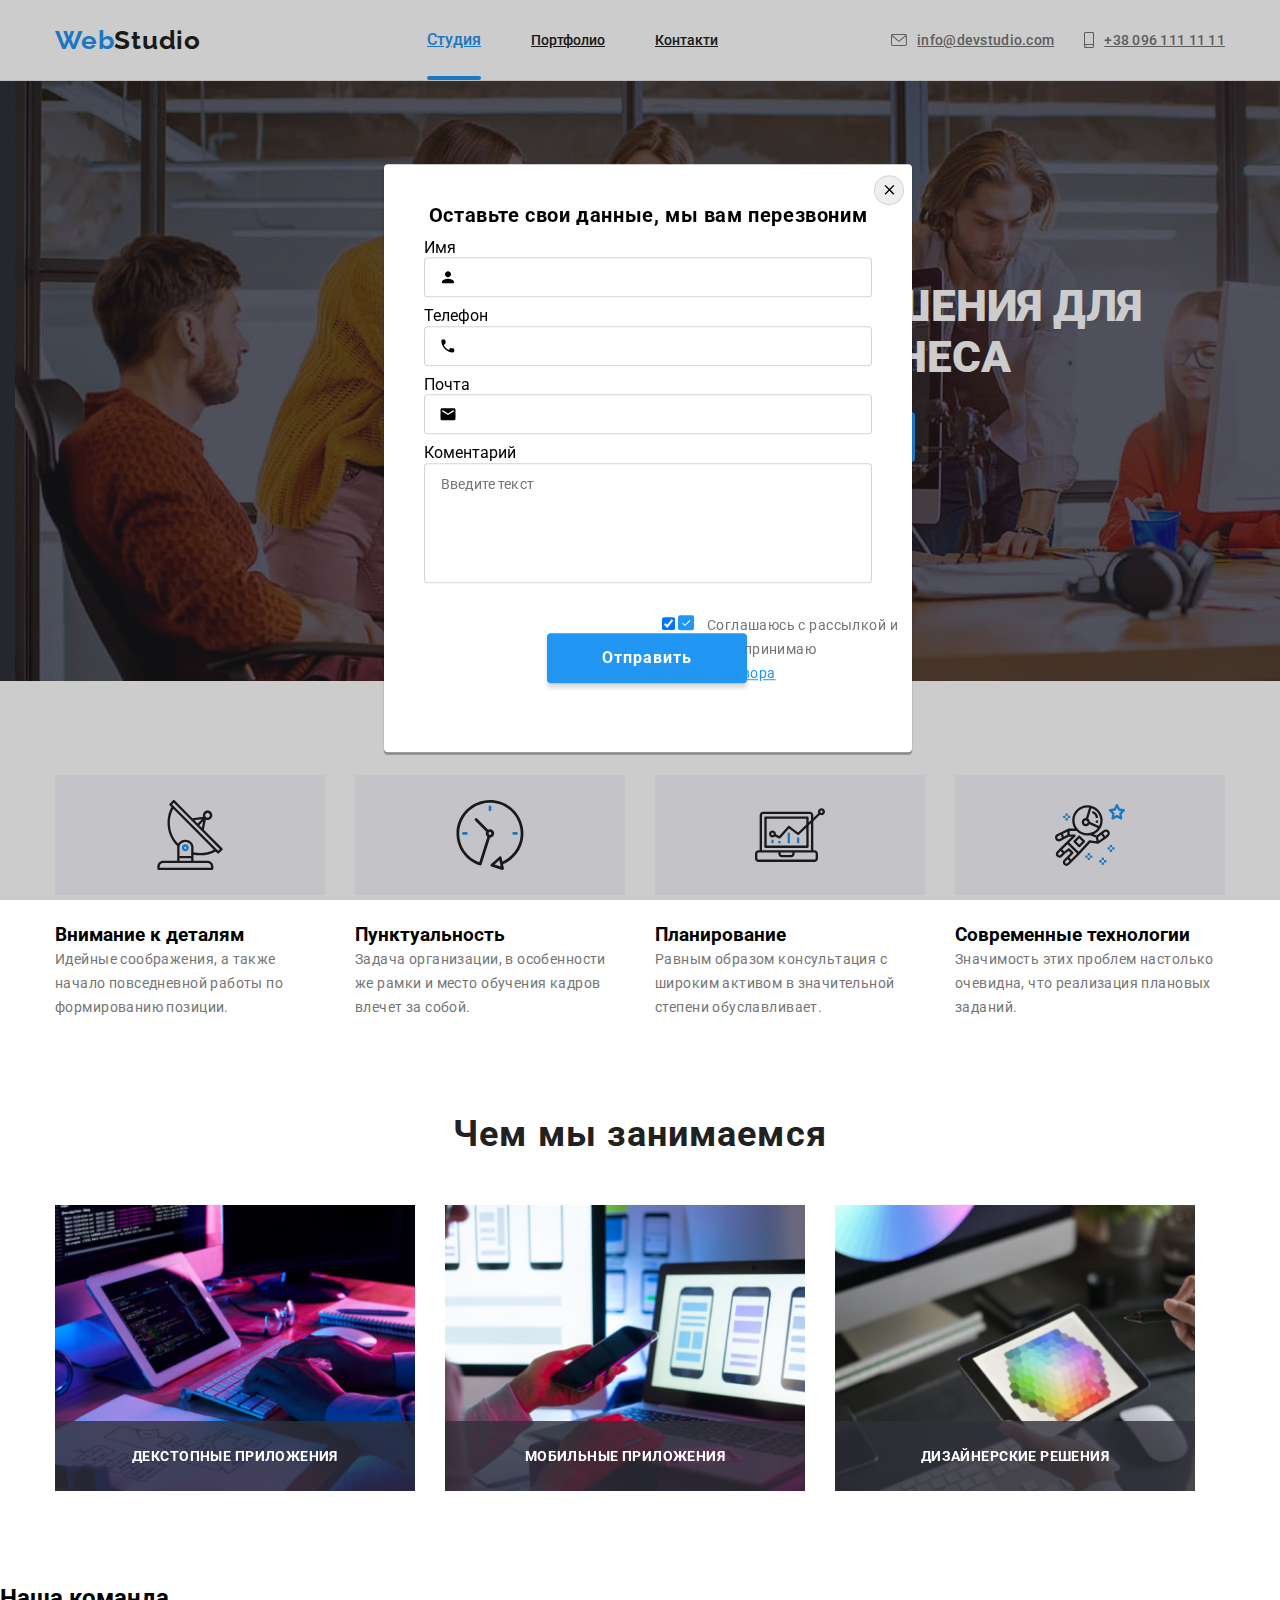
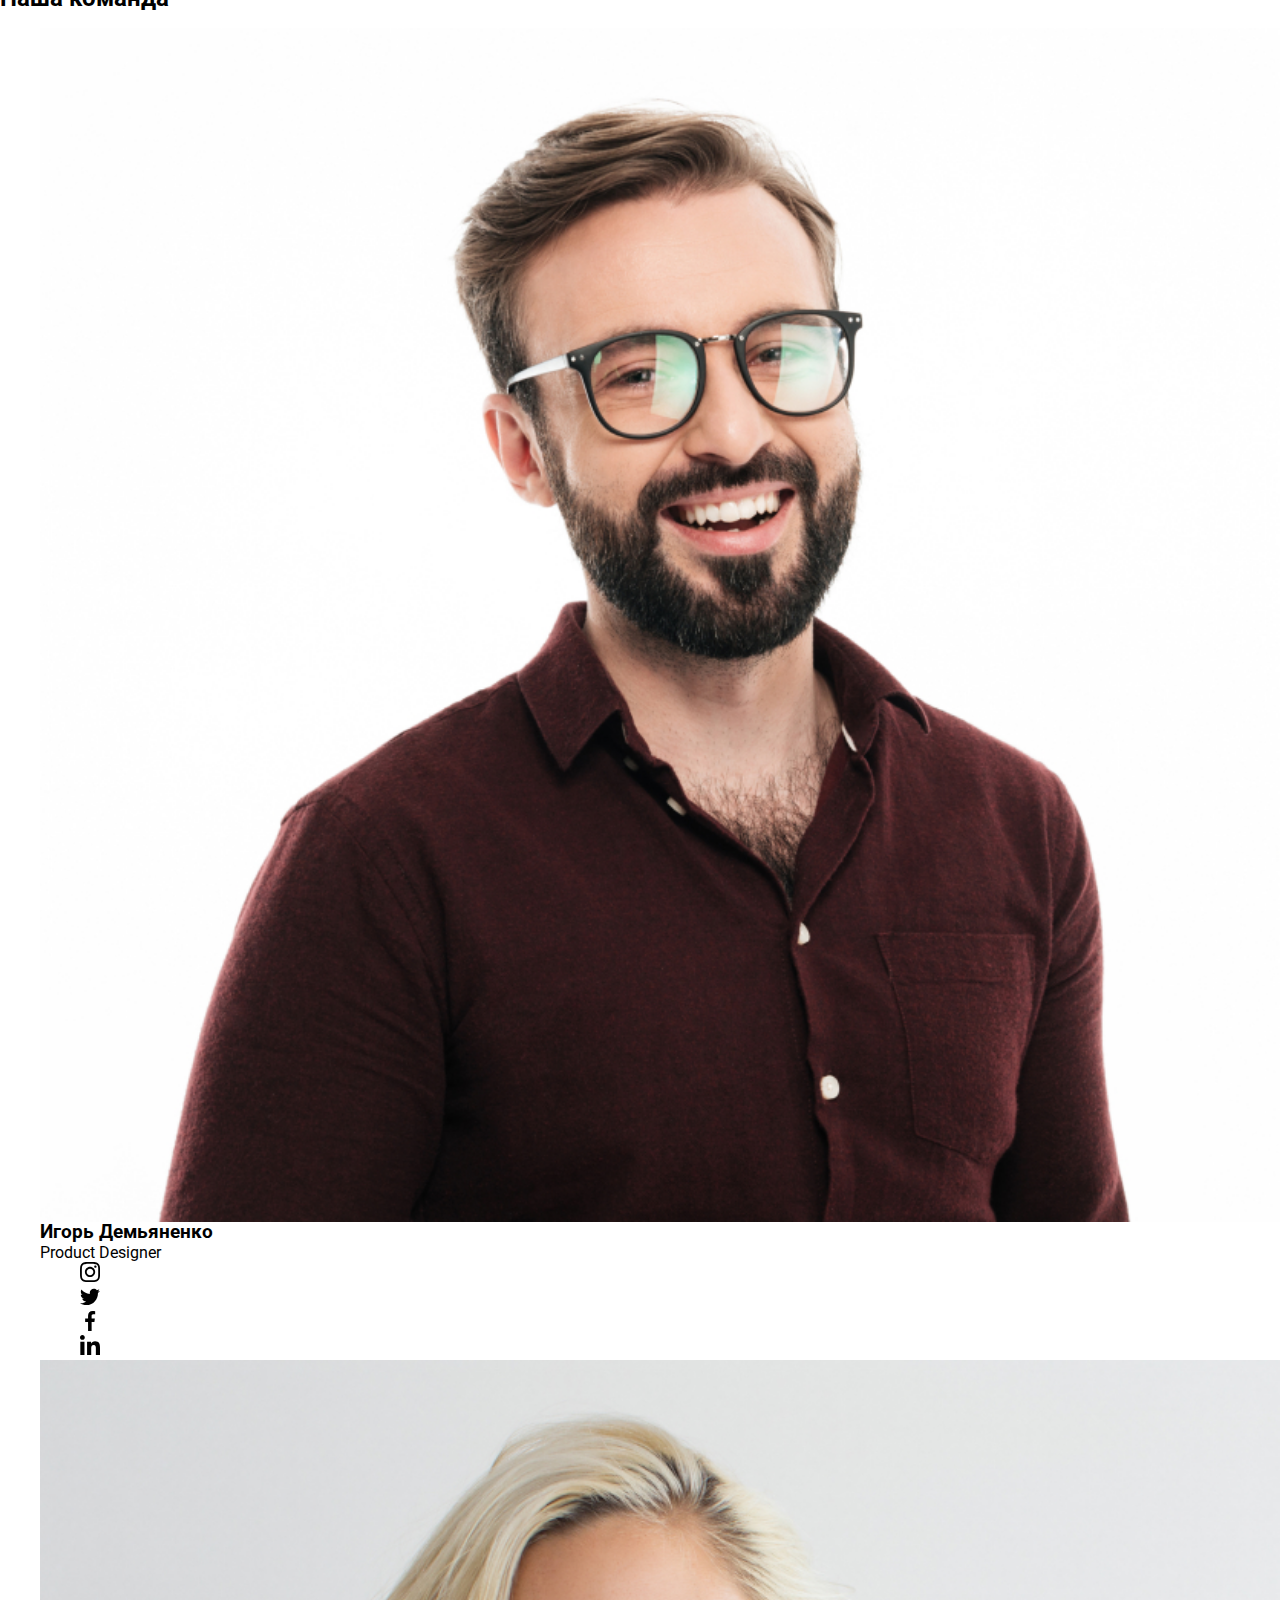
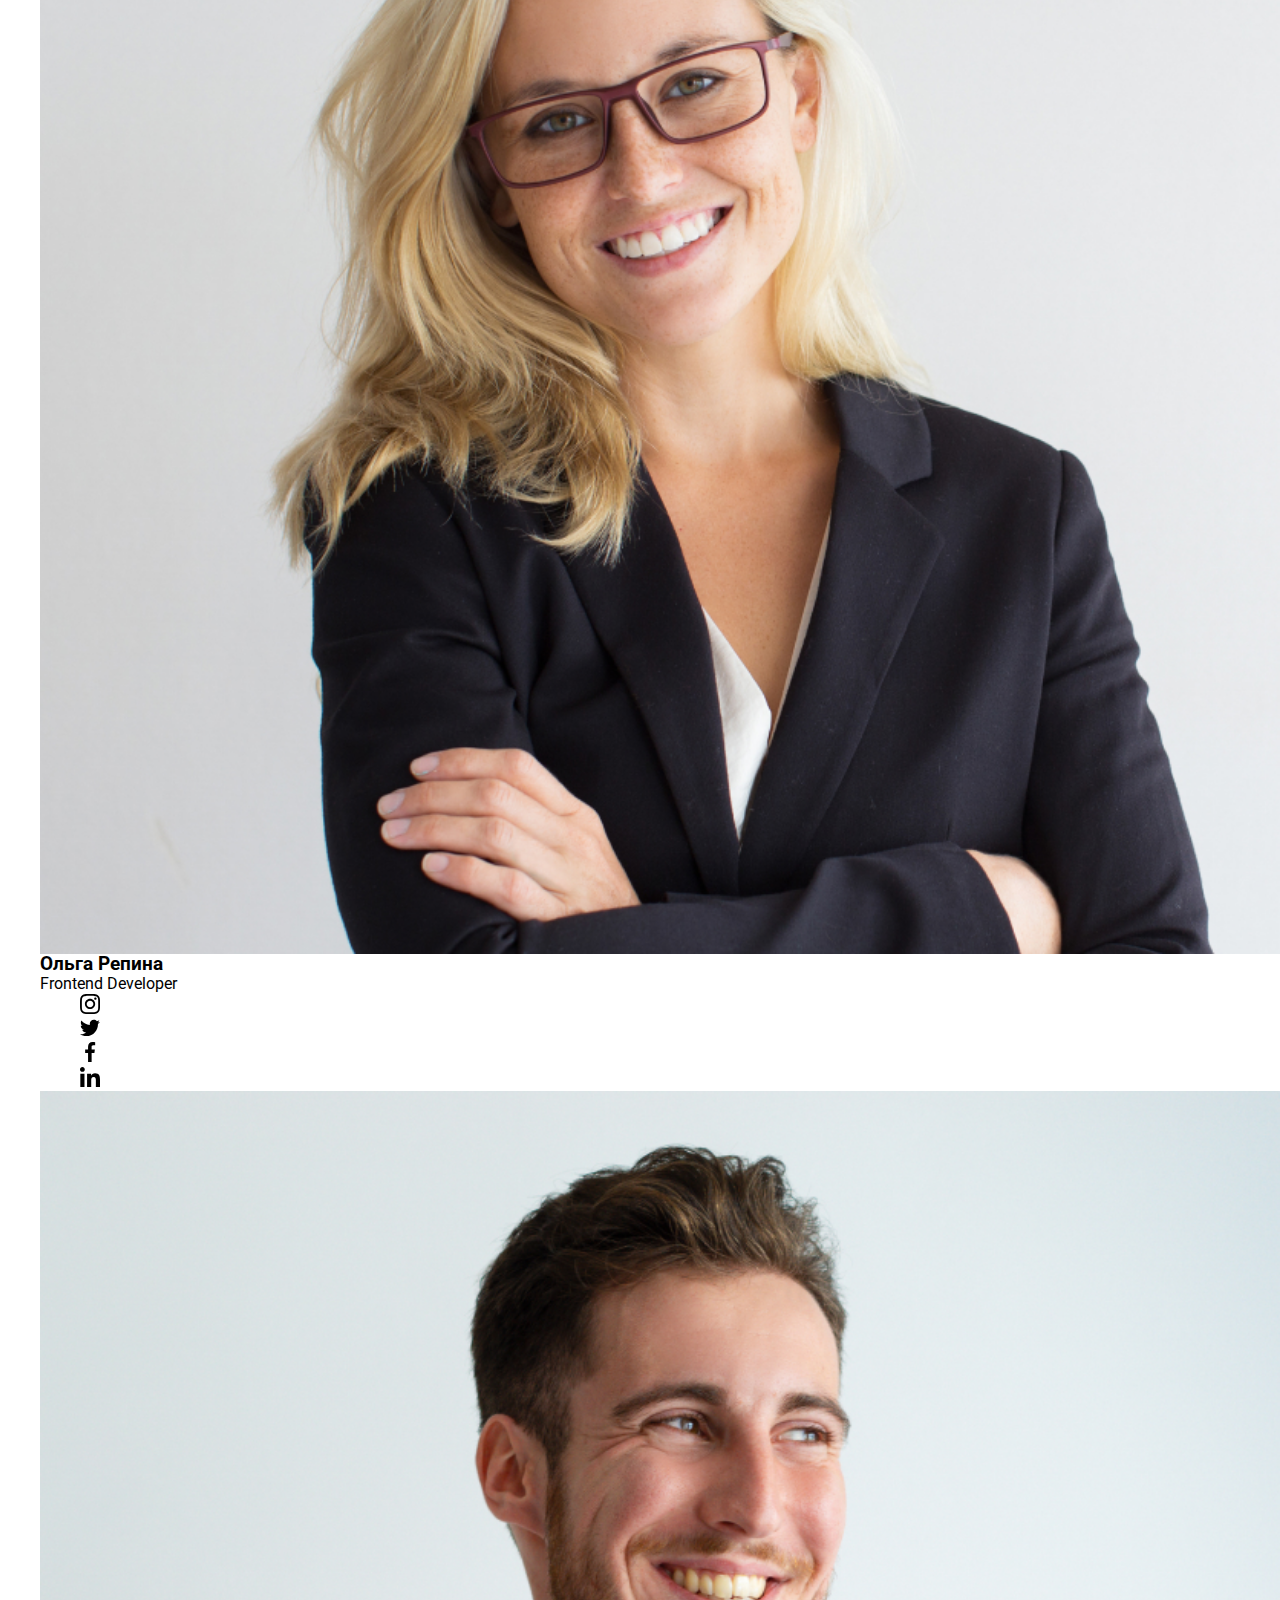
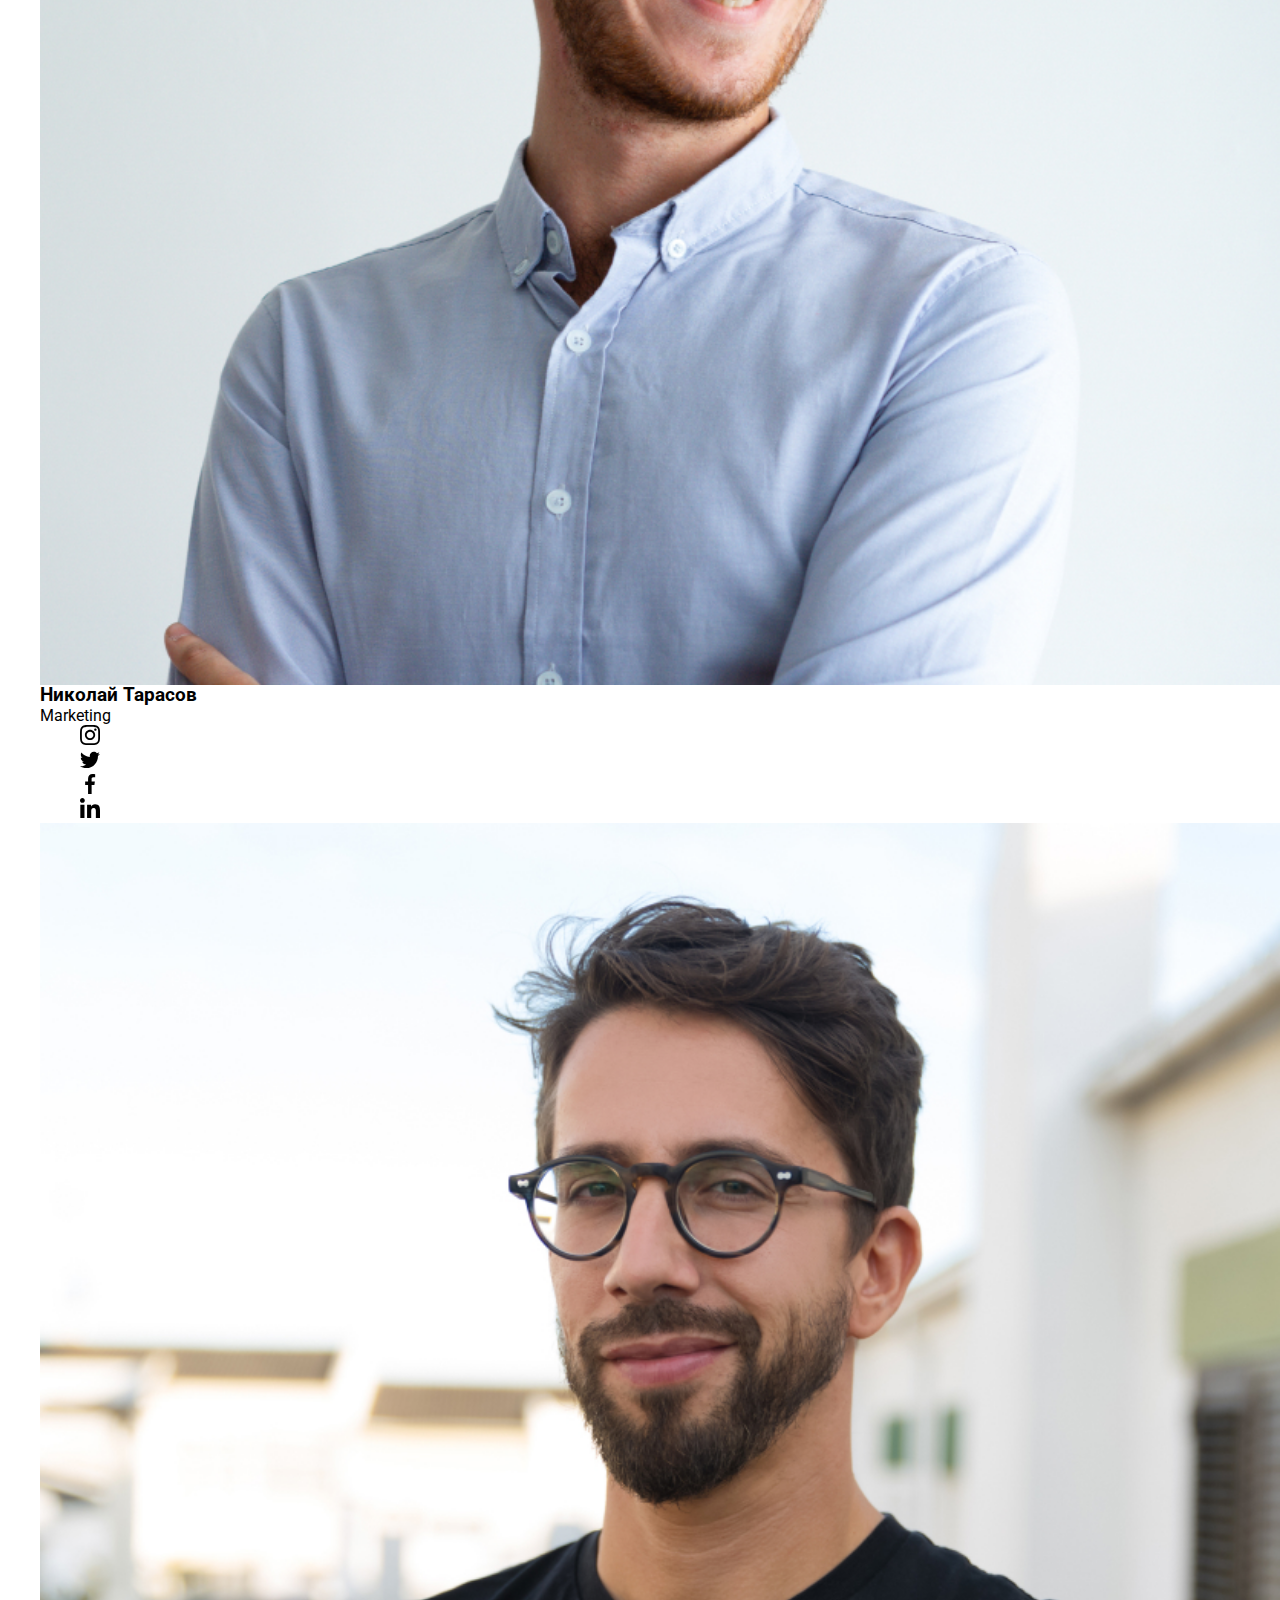
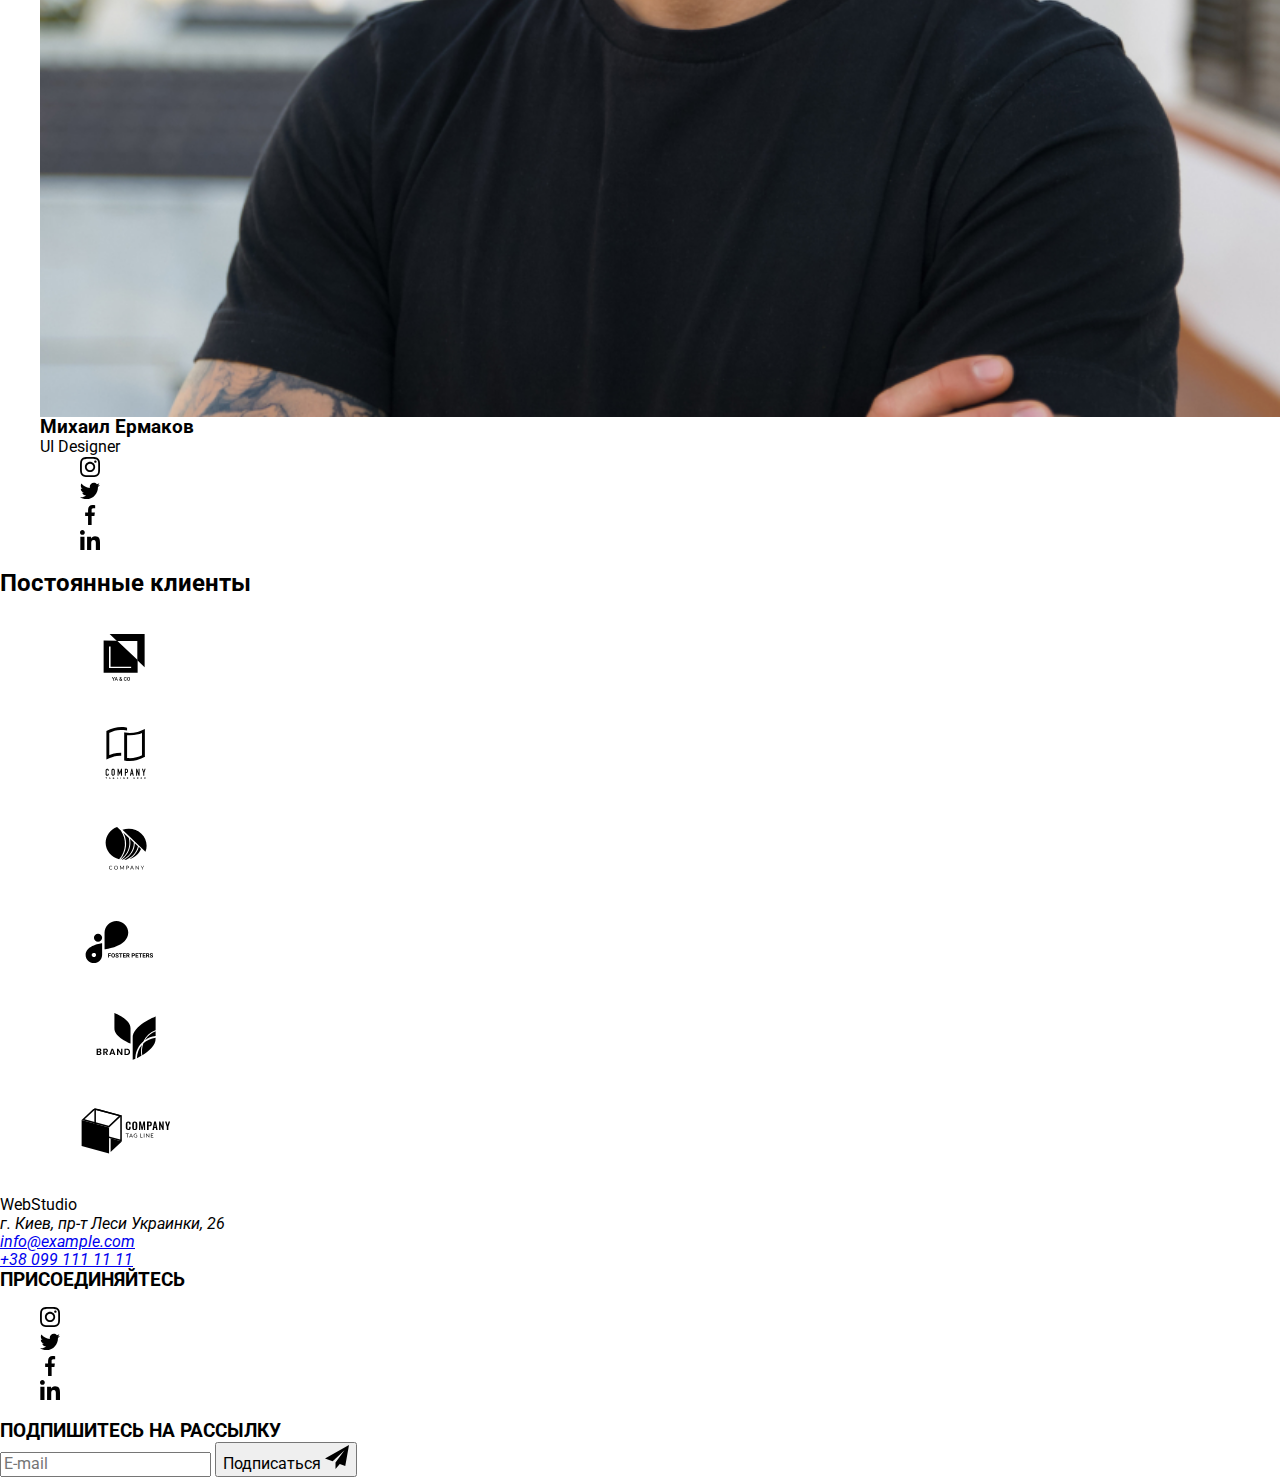
==== commit 59e4d534: "изменения" ====
--- a/index.html
+++ b/index.html
@@ -61,7 +61,7 @@
             </div>
         </section>
 
-        <div class="backdrop backdrop--hidden " data-modal>
+        <div class="backdrop backdrop__hidden " data-modal>
             <div class="modal">
                 <button class="modal__close" data-modal-close>
                     <svg class="modal__close-icon" width="18" height="18">
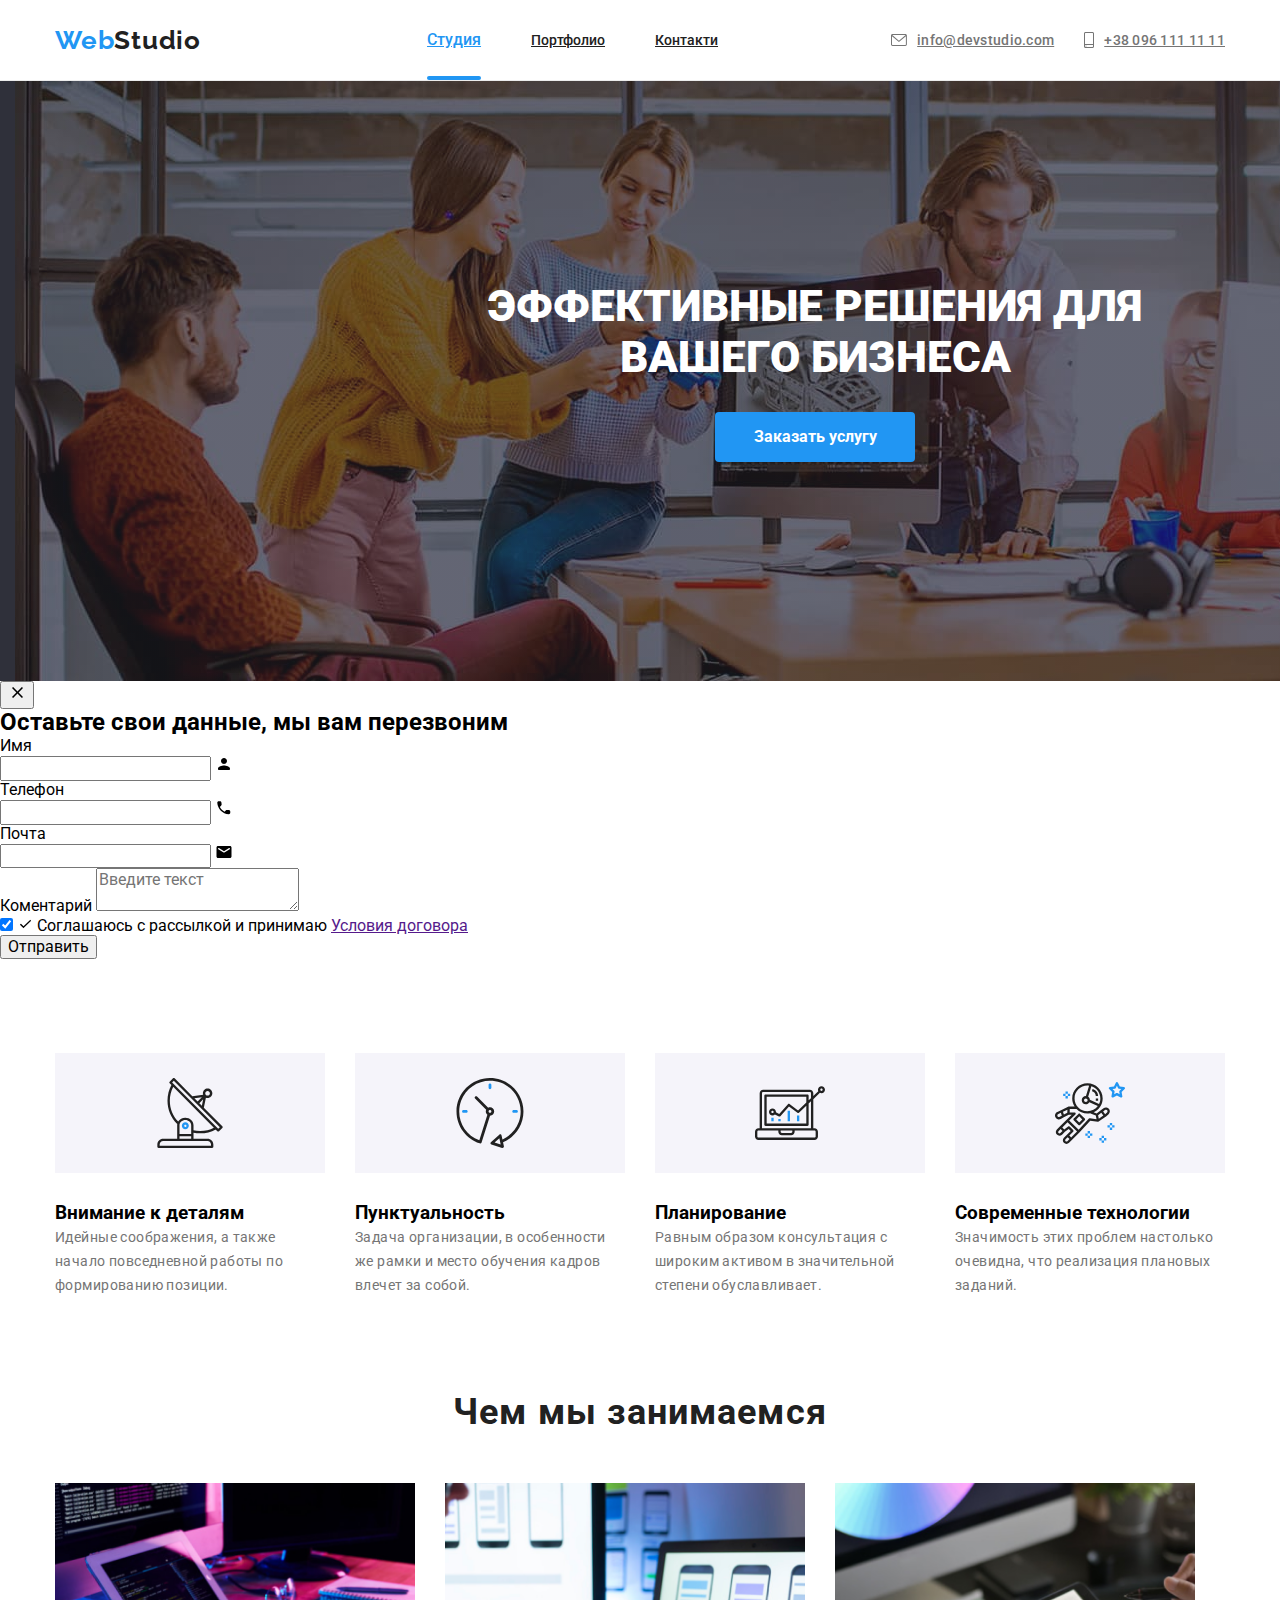
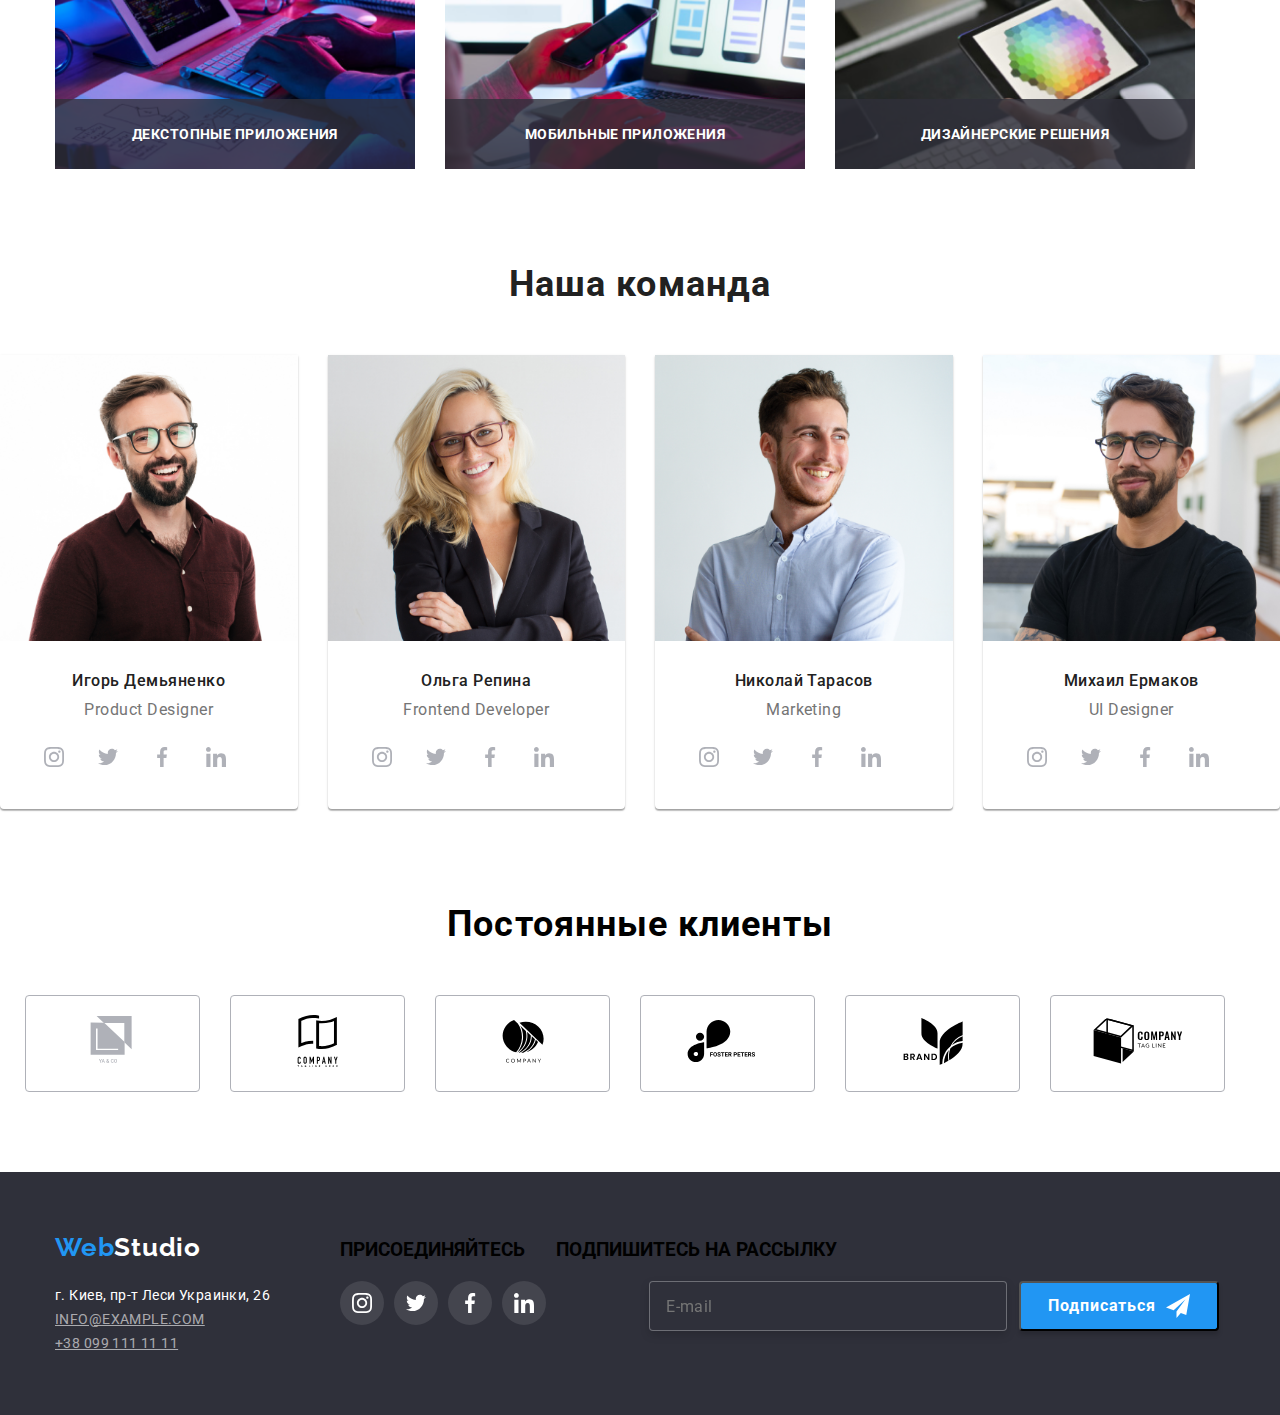
==== commit f069b152: "изменения" ====
--- a/index.html
+++ b/index.html
@@ -106,60 +106,60 @@
                         <textarea name="comment" id="comment" placeholder="Введите текст" class="form-info__textarea"></textarea>
                     </div>
         
-                    <div class="conteiner-checkbox">
-                        <label class="conteiner-checkbox__label">
-                            <input class="conteiner-checkbox__input" type="checkbox" checked />
-                            <svg class="conteiner-checkbox__icon" width="16" height="15">
+                    <div class="container-checkbox">
+                        <label class="container-checkbox__label">
+                            <input class="container-checkbox__input" type="checkbox" checked />
+                            <svg class="container-checkbox__icon" width="16" height="15">
                                 <use href="./images/iconssvg/symbol-defs.svg#icon-icon-check-1"></use>
                             </svg>
                             Соглашаюсь с рассылкой и принимаю <a href="" class="conteiner-checkbox__text">Условия договора</a>
                         </label>
                     </div>
-                    <button class="conteiner-checkbox__button" type="submit">Отправить</button>
+                    <button class="container-checkbox__button" type="submit">Отправить</button>
                 </form>
             </div>
         </div>
     
     <section>
-        <div class="conteiner__feature">
-        <ul class="conteiner__feature--card">
-
-            <li class="conteiner__feature--item">
-                <svg class="conteiner__feature--list" width="70" height="70">
+        <div class="container__feature">
+        <ul class="container__feature--card">
+
+            <li class="container__feature--item">
+                <svg class="container__feature--list" width="70" height="70">
                     <use href="./images/iconssvg/symbol-defs.svg#icon-antenna-1"></use>
                 </svg>
-                <h3 class="conteiner__feature--item">Внимание к деталям</h3>
-                <p class="conteiner__feature--info">Идейные соображения, а также начало повседневной
+                <h3 class="container__feature--item">Внимание к деталям</h3>
+                <p class="container__feature--info">Идейные соображения, а также начало повседневной
                     работы по формированию позиции.
                 </p>
             </li>
 
-            <li class="conteiner__feature--item">
-                <svg class="conteiner__feature--list" width="70" height="70">
+            <li class="container__feature--item">
+                <svg class="container__feature--list" width="70" height="70">
                     <use href="./images/iconssvg/symbol-defs.svg#icon-clock"></use>
                 </svg>
-                <h3 class="conteiner__feature--item">Пунктуальность</h3>
-                <p class="conteiner__feature--info">Задача организации,
+                <h3 class="container__feature--item">Пунктуальность</h3>
+                <p class="container__feature--info">Задача организации,
                     в особенности же рамки и место обучения кадров влечет за собой.
                 </p>
             </li>
 
-            <li class="conteiner__feature--item">
-                <svg class="conteiner__feature--list" width="70" height="70">
+            <li class="container__feature--item">
+                <svg class="container__feature--list" width="70" height="70">
                     <use href="./images/iconssvg/symbol-defs.svg#icon-diagram"></use>
                 </svg>
-                <h3 class="conteiner__feature--item">Планирование</h3>
-                <p class="conteiner__feature--info">Равным образом консультация
+                <h3 class="container__feature--item">Планирование</h3>
+                <p class="container__feature--info">Равным образом консультация
                     с широким активом в значительной степени обуславливает.
                 </p>
             </li>
 
-            <li class="conteiner__feature--item">
-                <svg class="conteiner__feature--list" width="70" height="70">
+            <li class="container__feature--item">
+                <svg class="container__feature--list" width="70" height="70">
                     <use href="./images/iconssvg/symbol-defs.svg#icon-astronaut"></use>
                 </svg>
-                <h3 class="conteiner__feature--item">Современные технологии</h3>
-                <p class="conteiner__feature--info">Значимость этих проблем настолько очевидна,
+                <h3 class="container__feature--item">Современные технологии</h3>
+                <p class="container__feature--info">Значимость этих проблем настолько очевидна,
                     что реализация плановых заданий.
                 </p>
             </li>
@@ -170,26 +170,26 @@
 
         <!-- Примеры работ-->
         <section>
-            <div class="conteiner__main">
-            <h2 class="conteiner__alert">Чем мы занимаемся</h2>
-            <ul class="conteiner__card">
-
-                <li class="conteiner__images">
-                    <p class="conteiner__images--overlay">ДЕКСТОПНЫЕ ПРИЛОЖЕНИЯ</p>
+            <div class="container__main">
+            <h2 class="container__alert">Чем мы занимаемся</h2>
+            <ul class="container__card">
+
+                <li class="container__images">
+                    <p class="container__images--overlay">ДЕКСТОПНЫЕ ПРИЛОЖЕНИЯ</p>
                     <a href="">
                         <img src="./images/img.png" alt="кодирование программы" />
                     </a>
                 </li>
 
-                <li class="conteiner__images">
-                    <p class="conteiner__images--overlay">МОБИЛЬНЫЕ ПРИЛОЖЕНИЯ</p>
+                <li class="container__images">
+                    <p class="container__images--overlay">МОБИЛЬНЫЕ ПРИЛОЖЕНИЯ</p>
                     <a href="">
                         <img src="./images/img(1).png" alt="сопряжение тефефона с ноутбуком" />
                     </a>                   
                 </li>
 
-                <li class="conteiner__images">
-                    <p class="conteiner__images--overlay">ДИЗАЙНЕРСКИЕ РЕШЕНИЯ</p>
+                <li class="container__images">
+                    <p class="container__images--overlay">ДИЗАЙНЕРСКИЕ РЕШЕНИЯ</p>
                     <a href="">
                         <img src="./images/img(2).png" alt="рисунок на планшете" />
                     </a>                    
@@ -199,289 +199,291 @@
         </section>
 
         <!-- Команда-->
-        <section>
-            <div class="conteiner__team">
-            <h2 class="conteiner__main--team">Наша команда</h2>
-            <ul class="conteiner__team--item">
-
-                <li class="conteiner__team--images">
-                    
-                        <div class="conteiner__list-card">
+        <section class="team">
+            <div class="container-team">
+            <h2 class="text">Наша команда</h2>
+            
+            <ul class="list team__list">
+                <li class="team__images">
+                    
+                    <div class="card card__list">
                         <a href="">
                           <img src="./images/img(3).jpg" alt="мужчина в коричневой рубашке и очках" />
                         </a>
-                        </div>
-
-                        <div class="conteiner__team--list">
-                          <h3 class="conteiner__team">Игорь Демьяненко</h3>
-                          <p lang="en" class="conteiner__team-card">Product Designer</p> 
-                        
-                    
-                    <ul class="conteiner__cocial--link">
-                        <li class="conteiner__cocial--list">
-                            <a href="" class="conteiner__cocial--item">
-                                <svg class="conteiner__icon--svg" width="20" height="20">
-                                    <use href="./images/iconssvg/symbol-defs.svg#icon-instagram"></use>
-                                </svg>
+                    </div>
+
+                    <div class="team__title">
+                        <h3 class="team__text">Игорь Демьяненко</h3>
+                        <p lang="en" class="team__card">Product Designer</p>
+                    
+                    
+                        <ul class="cocial-link">
+                            <li class="cocial-link__list">
+                                <a href="" class="cocial-link__item">
+                                    <svg class="cocial-link__icon" width="20" height="20">
+                                        <use href="./images/iconssvg/symbol-defs.svg#icon-instagram"></use>
+                                    </svg>
+                                </a>
+                            </li>
+                    
+                            <li class="cocial-link__list">
+                                <a href="" class="cocial-link__item">
+                                    <svg class="cocial-link__icon" width="20" height="20">
+                                        <use href="./images/iconssvg/symbol-defs.svg#icon-twitter"></use>
+                                    </svg>
+                                </a>
+                            </li>
+                    
+                            <li class="cocial-link__list">
+                                <a href="" class="cocial-link__item">
+                                    <svg class="cocial-link__icon" width="20" height="20">
+                                        <use href="./images/iconssvg/symbol-defs.svg#icon-facebook"></use>
+                                    </svg>
+                                </a>
+                            </li>
+                    
+                            <li class="cocial-link__list">
+                                <a href="" class="cocial-link__item">
+                                    <svg class="cocial-link__icon" width="20" height="20">
+                                        <use href="./images/iconssvg/symbol-defs.svg#icon-linkedin"></use>
+                                    </svg>
+                                </a>
+                            </li>
+                        </ul>
+                    </div>
+                    </li>
+                    
+                    
+                    <li class="team__images">
+                    
+                        <div class="card card__list">
+                            <a href="">
+                                <img src="./images/img(4).jpg" alt="женщина в очках и черном пиджаке" />
                             </a>
-                        </li>
-
-                        <li class="conteiner__cocial--list">
-                            <a href="" class="conteiner__cocial--item">
-                                <svg class="conteiner__icon--svg" width="20" height="20">
-                                    <use href="./images/iconssvg/symbol-defs.svg#icon-twitter"></use>
-                                </svg>
+                        </div>
+                    
+                        <div class="team__title">
+                            <h3 class="team__text">Ольга Репина</h3>
+                            <p lang="en" class="team__card">Frontend Developer</p>
+                    
+                            <ul class="cocial-link">
+                                <li class="cocial-link__list">
+                                    <a href="" class="cocial-link__item">
+                                        <svg class="cocial-link__icon" width="20" height="20">
+                                            <use href="./images/iconssvg/symbol-defs.svg#icon-instagram"></use>
+                                        </svg>
+                                    </a>
+                                </li>
+                    
+                                <li class="cocial-link__list">
+                                    <a href="" class="cocial-link__item">
+                                        <svg class="cocial-link__icon" width="20" height="20">
+                                            <use href="./images/iconssvg/symbol-defs.svg#icon-twitter"></use>
+                                        </svg>
+                                    </a>
+                                </li>
+                    
+                                <li class="cocial-link__list">
+                                    <a href="" class="cocial-link__item">
+                                        <svg class="cocial-link__icon" width="20" height="20">
+                                            <use href="./images/iconssvg/symbol-defs.svg#icon-facebook"></use>
+                                        </svg>
+                                    </a>
+                                </li>
+                    
+                                <li class="cocial-link__list">
+                                    <a href="" class="cocial-link__item">
+                                        <svg class="cocial-link__icon" width="20" height="20">
+                                            <use href="./images/iconssvg/symbol-defs.svg#icon-linkedin"></use>
+                                        </svg>
+                                    </a>
+                                </li>
+                            </ul>
+                        </div>
+                    </li>
+                    
+                    <li class="team__images">
+                    
+                        <div class="card card__list">
+                            <a href="">
+                                <img src="./images/img(5).jpg" alt="мужчина в голубой рубашке" />
                             </a>
-                        </li>
-
-                        <li class="conteiner__cocial--list">
-                            <a href="" class="conteiner__cocial--item">
-                                <svg class="conteiner__icon--svg" width="20" height="20">
-                                    <use href="./images/iconssvg/symbol-defs.svg#icon-facebook"></use>
-                                </svg>
+                        </div>
+                    
+                        <div class="team__title">
+                            <h3 class="team__text">Николай Тарасов</h3>
+                            <p lang="en" class="team__card">Marketing</p>
+                    
+                            <ul class="cocial-link">
+                                <li class="cocial-link__list">
+                                    <a href="" class="cocial-link__item">
+                                        <svg class="cocial-link__icon" width="20" height="20">
+                                            <use href="./images/iconssvg/symbol-defs.svg#icon-instagram"></use>
+                                        </svg>
+                                    </a>
+                                </li>
+                    
+                                <li class="cocial-link__list">
+                                    <a href="" class="cocial-link__item">
+                                        <svg class="cocial-link__icon" width="20" height="20">
+                                            <use href="./images/iconssvg/symbol-defs.svg#icon-twitter"></use>
+                                        </svg>
+                                    </a>
+                                </li>
+                    
+                                <li class="cocial-link__list">
+                                    <a href="" class="cocial-link__item">
+                                        <svg class="cocial-link__icon" width="20" height="20">
+                                            <use href="./images/iconssvg/symbol-defs.svg#icon-facebook"></use>
+                                        </svg>
+                                    </a>
+                                </li>
+                    
+                                <li class="cocial-link__list">
+                                    <a href="" class="cocial-link__item">
+                                        <svg class="cocial-link__icon" width="20" height="20">
+                                            <use href="./images/iconssvg/symbol-defs.svg#icon-linkedin"></use>
+                                        </svg>
+                                    </a>
+                                </li>
+                            </ul>
+                        </div>
+                    </li>
+                    
+                    <li class="team__images">
+                    
+                        <div class="card card__list">
+                            <a href="">
+                                <img src="./images/img(6).jpg" alt="мужчина в черной футболке и очках" />
                             </a>
-                        </li>
-
-                        <li class="conteiner__cocial--list">
-                            <a href="" class="conteiner__cocial--item">
-                                <svg class="conteiner__icon--svg" width="20" height="20">
-                                    <use href="./images/iconssvg/symbol-defs.svg#icon-linkedin"></use>
-                                </svg>
-                            </a>
-                        </li>
+                        </div>
+                    
+                        <div class="team__title">
+                            <h3 class="team__text">Михаил Ермаков</h3>
+                            <p lang="en" class="team__card">UI Designer</p>
+                    
+                            <ul class="cocial-link">
+                                <li class="cocial-link__list">
+                                    <a href="" class="cocial-link__item">
+                                        <svg class="cocial-link__icon" width="20" height="20">
+                                            <use href="./images/iconssvg/symbol-defs.svg#icon-instagram"></use>
+                                        </svg>
+                                    </a>
+                                </li>
+                    
+                                <li class="cocial-link__list">
+                                    <a href="" class="cocial-link__item">
+                                        <svg class="cocial-link__icon" width="20" height="20">
+                                            <use href="./images/iconssvg/symbol-defs.svg#icon-twitter"></use>
+                                        </svg>
+                                    </a>
+                                </li>
+                    
+                                <li class="cocial-link__list">
+                                    <a href="" class="cocial-link__item">
+                                        <svg class="cocial-link__icon" width="20" height="20">
+                                            <use href="./images/iconssvg/symbol-defs.svg#icon-facebook"></use>
+                                        </svg>
+                                    </a>
+                                </li>
+                    
+                                <li class="cocial-link__list">
+                                    <a href="" class="cocial-link__item">
+                                        <svg class="cocial-link__icon" width="20" height="20">
+                                            <use href="./images/iconssvg/symbol-defs.svg#icon-linkedin"></use>
+                                        </svg>
+                                    </a>
+                                </li>
+                            </ul>
+                        </div>
+                    </li>
                     </ul>
                     </div>
-                </li>
-               
-
-                <li class="conteiner__team--images">
-                   
-                        <div class="conteiner__list--card">
-                        <a href="">
-                          <img src="./images/img(4).jpg" alt="женщина в очках и черном пиджаке" />
-                        </a>
-                        </div>
-
-                        <div class="conteiner__team--list">
-                          <h3 class="conteiner__team">Ольга Репина</h3>
-                          <p lang="en" class="conteiner__team--card">Frontend Developer</p>  
-                        
-                    <ul class="conteiner__cocial--link">
-                        <li class="conteiner__cocial--list">
-                            <a href="" class="conteiner__cocial--item">
-                                <svg class="conteiner__icon--svg" width="20" height="20">
-                                    <use href="./images/iconssvg/symbol-defs.svg#icon-instagram"></use>
-                                </svg>
-                            </a>
-                        </li>
-
-                        <li class="conteiner__cocial--list">
-                            <a href="" class="conteiner__cocial--item">
-                                <svg class="conteiner__icon--svg" width="20" height="20">
-                                    <use href="./images/iconssvg/symbol-defs.svg#icon-twitter"></use>
-                                </svg>
-                            </a>
-                        </li>
-
-                        <li class="conteiner__cocial--list">
-                            <a href="" class="conteiner__cocial--item">
-                                <svg class="conteiner__icon--svg" width="20" height="20">
-                                    <use href="./images/iconssvg/symbol-defs.svg#icon-facebook"></use>
-                                </svg>
-                            </a>
-                        </li>
-                        
-                        <li class="conteiner__cocial--list">
-                            <a href="" class="conteiner__cocial--item">
-                                <svg class="conteiner__icon--svg" width="20" height="20">
-                                    <use href="./images/iconssvg/symbol-defs.svg#icon-linkedin"></use>
-                                </svg>
-                            </a>
-                        </li>
-                    </ul>
-                    </div>
-                </li>
-
-                <li class="conteiner__team--images">
-                    
-                        <div class="conteiner__list--card">
-                        <a href="">
-                          <img src="./images/img(5).jpg" alt="мужчина в голубой рубашке" />
-                        </a>
-                        </div>
-                        
-                        <div class="conteiner__team--list">
-                          <h3 class="conteiner__team">Николай Тарасов</h3>
-                          <p lang="en" class="conteiner__team--card">Marketing</p> 
-                                           
-                    <ul class="conteiner__cocial--link">
-                        <li class="conteiner__cocial--list">
-                            <a href="" class="conteiner__cocial--item">
-                                <svg class="conteiner__icon--svg" width="20" height="20">
-                                    <use href="./images/iconssvg/symbol-defs.svg#icon-instagram"></use>
-                                </svg>
-                            </a>
-                        </li>
-                        
-                        <li class="conteiner__cocial--list">
-                            <a href="" class="conteiner__cocial--item">
-                                <svg class="conteiner__icon--svg" width="20" height="20">
-                                    <use href="./images/iconssvg/symbol-defs.svg#icon-twitter"></use>
-                                </svg>
-                            </a>
-                        </li>
-                        
-                        <li class="conteiner__cocial--list">
-                            <a href="" class="conteiner__cocial--item">
-                                <svg class="conteiner__icon--svg" width="20" height="20">
-                                    <use href="./images/iconssvg/symbol-defs.svg#icon-facebook"></use>
-                                </svg>
-                            </a>
-                        </li>
-                        
-                        <li class="conteiner__cocial--list">
-                            <a href="" class="conteiner__cocial--item">
-                                <svg class="conteiner__icon--svg" width="20" height="20">
-                                    <use href="./images/iconssvg/symbol-defs.svg#icon-linkedin"></use>
-                                </svg>
-                            </a>
-                        </li>
-                    </ul>
-                    </div>
-                </li>
-                
-                <li class="conteiner__team--images">
-                   
-                        <div class="conteiner__list--card">
-                        <a href="">
-                          <img src="./images/img(6).jpg" alt="мужчина в черной футболке и очках" />
-                        </a>
-                        </div>
-
-                        <div class="conteiner__team--list">
-                          <h3 class="conteiner__team">Михаил Ермаков</h3>
-                          <p lang="en" class="conteiner__team--card">UI Designer</p>
-                                              
-                    <ul class="conteiner__cocial--link">
-                        <li class="conteiner__cocial--list">
-                            <a href="" class="conteiner__cocial--item">
-                                <svg class="conteiner__icon--svg" width="20" height="20">
-                                    <use href="./images/iconssvg/symbol-defs.svg#icon-instagram"></use>
-                                </svg>
-                            </a>
-                        </li>
-                        
-                        <li class="conteiner__cocial--list">
-                            <a href="" class="conteiner__cocial--item">
-                                <svg class="conteiner__icon--svg" width="20" height="20">
-                                    <use href="./images/iconssvg/symbol-defs.svg#icon-twitter"></use>
-                                </svg>
-                            </a>
-                        </li>
-                        
-                        <li class="conteiner__cocial--list">
-                            <a href="" class="conteiner__cocial--item">
-                                <svg class="conteiner__icon--svg" width="20" height="20">
-                                    <use href="./images/iconssvg/symbol-defs.svg#icon-facebook"></use>
-                                </svg>
-                            </a>
-                        </li>
-                        
-                        <li class="conteiner__cocial--list">
-                            <a href="" class="conteiner__cocial--item">
-                                <svg class="conteiner__icon--svg" width="20" height="20">
-                                    <use href="./images/iconssvg/symbol-defs.svg#icon-linkedin"></use>
-                                </svg>
-                            </a>
-                        </li>
-                    </ul>
-                    </div>
-                </li>
-            </ul>
-            </div>
-        </section>
-
-        <!-- Клиенты -->
-        <section>
-            <div class="conteiner__client">
-            <h2 class="conteiner__clients">Постоянные клиенты</h2>
-
-            <ul class=".conteiner__list--client">
-                <li class=".conteiner__clients--logo">
-                    <a class=".conteiner__list--logo" href="">
-                    <svg class=".conteiner__clients--svg" width="170" height="90">
-                        <use href="./images/iconssvg/symbol-defs.svg#icon-logo-1"></use>
-                    </svg>
-                    </a>
-                </li>
-
-                <li class="clients-logo">
-                    <a class="list-logo" href="">
-                    <svg class="clients-svg" width="170" height="90">
-                        <use href="./images/iconssvg/symbol-defs.svg#icon-logo-2"></use>
-                    </svg>
-                    </a>
-                </li>
-
-                <li class="clients-logo">
-                    <a class="list-logo" href="">
-                    <svg class="clients-svg" width="170" height="90">
-                        <use href="./images/iconssvg/symbol-defs.svg#icon-logo-3"></use>
-                    </svg>
-                    </a>
-                </li>
-
-                <li class="clients-logo">
-                    <a class="list-logo" href="">
-                    <svg class="clients-svg" width="170" height="90">
-                        <use href="./images/iconssvg/symbol-defs.svg#icon-logo-4"></use>
-                    </svg>
-                    </a>
-                </li>
-
-                <li class="clients-logo">
-                    <a class="list-logo" href="">
-                    <svg class="clients-svg" width="170" height="90">
-                        <use href="./images/iconssvg/symbol-defs.svg#icon-logo-5"></use>
-                    </svg>
-                    </a>
-                </li>
-
-                <li class="clients-logo">
-                    <a class="list-logo" href="">
-                    <svg class="clients-svg" width="170" height="90">
-                        <use href="./images/iconssvg/symbol-defs.svg#icon-logo-6"></use>
-                    </svg>
-                    </a>
-                </li>
-            </ul>
-            </div>
-
-        </section>
-    </main>
+                    </section>
+                    
+                    <!-- Клиенты -->
+                    <section class="clients">
+                        <div class="container-client">
+                            <h2 class="title">Постоянные клиенты</h2>
+                    
+                            <ul class="list container-client__list">
+                                <li class="container-client__logo">
+                                    <a class="conteiner-client__link" href="">
+                                        <svg class="container-client__svg" width="170" height="90">
+                                            <use href="./images/iconssvg/symbol-defs.svg#icon-logo-1"></use>
+                                        </svg>
+                                    </a>
+                                </li>
+                    
+                                <li class="container-client__logo">
+                                    <a class="conteiner-client__link" href="">
+                                        <svg class="conteiner-client__svg" width="170" height="90">
+                                            <use href="./images/iconssvg/symbol-defs.svg#icon-logo-2"></use>
+                                        </svg>
+                                    </a>
+                                </li>
+                    
+                                <li class="container-client__logo">
+                                    <a class="conteiner-client__link" href="">
+                                        <svg class="conteiner-client__svg" width="170" height="90">
+                                            <use href="./images/iconssvg/symbol-defs.svg#icon-logo-3"></use>
+                                        </svg>
+                                    </a>
+                                </li>
+                    
+                                <li class="container-client__logo">
+                                    <a class="conteiner-client__link" href="">
+                                        <svg class="conteiner-client__svg" width="170" height="90">
+                                            <use href="./images/iconssvg/symbol-defs.svg#icon-logo-4"></use>
+                                        </svg>
+                                    </a>
+                                </li>
+                    
+                                <li class="container-client__logo">
+                                    <a class="conteiner-client__link" href="">
+                                        <svg class="conteiner-client__svg" width="170" height="90">
+                                            <use href="./images/iconssvg/symbol-defs.svg#icon-logo-5"></use>
+                                        </svg>
+                                    </a>
+                                </li>
+                    
+                                <li class="container-client__logo">
+                                    <a class="conteiner-client__link" href="">
+                                        <svg class="conteiner-client__svg" width="170" height="90">
+                                            <use href="./images/iconssvg/symbol-defs.svg#icon-logo-6"></use>
+                                        </svg>
+                                    </a>
+                                </li>
+                            </ul>
+                        </div>
+                    
+                    </section>
+                    </main>
+
 
     <!-- Подвал-->
     <footer class="footer">
         <div class="conteiner__info">
-        <div class="conteiner__footer">
-            <a class="conteiner__logo--footer">Web<span class="conteiner__label">Studio</span></a>
         
-            <address class="conteiner__address--link">
-            
-                <p class="conteiner__link--info conteiner__address">г. Киев, пр-т Леси Украинки, 26</p>
-            
-                <p class="conteiner__link--info">
-                    <a href="mailto:info@example.com" class="conteiner__info">info@example.com</a>
+        <div class="conteiner-footer">
+            <a class="logo footer__logo">Web<span class="logo__label">Studio</span></a>
+        
+            <address class="address">
+            
+                <p class="address__link">г. Киев, пр-т Леси Украинки, 26</p>
+            
+                <p class="address__mail">
+                    <a href="mailto:info@example.com" class="address__info">info@example.com</a>
                 </p>
             
-                <p class="conteiner__link--info">
-                    <a href="tel:+380991111111" class="conteiner__info">+38 099 111 11 11</a>
+                <p class="address__phone">
+                    <a href="tel:+380991111111" class="address__info">+38 099 111 11 11</a>
                 </p>
             </address>
         </div>
 
-            <div class="conteiner__cocial--icons">
-                <h3 class="conteiner__info--text">ПРИСОЕДИНЯЙТЕСЬ</h3>
+            <div class="footer__cocial">
+                <h3 class="footer__text">ПРИСОЕДИНЯЙТЕСЬ</h3>
             
                 <ul class="conteiner__list--info">
                     <li class="conteiner__icon--list">
--- a/css/main.css
+++ b/css/main.css
@@ -444,75 +444,242 @@
   border: 1px solid transparent;
 }
 
-.backdrop {
-  position: fixed;
-  top: 0;
-  left: 0;
+.feature {
+  font-style: normal;
+  font-weight: bold;
+  font-size: 14px;
+  line-height: 16px;
+  letter-spacing: 0.03em;
+  text-transform: uppercase;
+  color: #212121;
+}
+
+.container__feature {
+  width: 1200px;
+  padding-left: 15px;
+  padding-right: 15px;
+  padding-top: 94px;
+  margin-left: auto;
+  margin-right: auto;
+}
+
+.container__feature--card {
+  display: -webkit-box;
+  display: -ms-flexbox;
+  display: flex;
+  -ms-flex-wrap: wrap;
+      flex-wrap: wrap;
+  margin-top: 0;
+  margin-bottom: 0;
+  padding-left: 0;
+  margin-right: -30px;
+}
+
+.container__feature--item {
+  -ms-flex-preferred-size: calc(100% / 4 - 30px);
+      flex-basis: calc(100% / 4 - 30px);
+  margin-right: 30px;
+}
+.container__feature--item-item h3 {
+  margin-top: 0;
+  margin-bottom: 10px;
+  font-size: 14px;
+}
+.container__feature--item-item p {
+  width: 270px;
+}
+
+.container__feature--info {
+  font-style: normal;
+  font-weight: normal;
+  font-size: 14px;
+  line-height: 24px;
+  letter-spacing: 0.03em;
+  color: #757575;
+}
+
+.container__feature--list {
+  display: -webkit-box;
+  display: -ms-flexbox;
+  display: flex;
+  width: 270px;
+  height: 120px;
+  background-color: #f5f4fa;
+  padding: 25px 100px;
+  margin-bottom: 30px;
+}
+
+.container__main {
+  width: 1200px;
+  padding-left: 15px;
+  padding-right: 15px;
+  padding-top: 94px;
+  padding-bottom: 94px;
+  margin-left: auto;
+  margin-right: auto;
+}
+
+.container__alert {
+  font-style: normal;
+  font-weight: bold;
+  font-size: 36px;
+  line-height: 42px;
+  letter-spacing: 0.03em;
+  color: #212121;
+  margin-bottom: 50px;
+  text-align: center;
+}
+
+.container__card {
+  display: -webkit-box;
+  display: -ms-flexbox;
+  display: flex;
+  -ms-flex-wrap: wrap;
+      flex-wrap: wrap;
+  margin-top: 0;
+  margin-bottom: 0;
+  padding-left: 0;
+  margin-right: 0;
+}
+
+.container__images {
+  -ms-flex-preferred-size: calc(100% / 3 - 30px);
+      flex-basis: calc(100% / 3 - 30px);
+  margin-right: 30px;
+  position: relative;
+}
+
+.container__images .container__images--overlay {
+  position: absolute;
   width: 100%;
-  height: 100%;
-  background-color: rgba(0, 0, 0, 0.2);
-  opacity: 1;
-  -webkit-transition: opacity 250ms cubic-bezier(0.4, 0, 0.2, 1);
-  transition: opacity 250ms cubic-bezier(0.4, 0, 0.2, 1);
-}
-
-.backdrop--hidden {
-  opacity: 0;
-  pointer-events: none;
-}
-
-.backdrop--hidden .modal {
-  -webkit-transform: scale(1.1) translate(-50%, -50%);
-          transform: scale(1.1) translate(-50%, -50%);
-}
-
-.modal {
-  display: -webkit-box;
-  display: -ms-flexbox;
-  display: flex;
-  -webkit-box-orient: vertical;
-  -webkit-box-direction: normal;
-      -ms-flex-direction: column;
-          flex-direction: column;
-  position: absolute;
-  content: "";
-  top: 50%;
-  left: 50%;
-  width: 528px;
-  padding: 40px;
-  margin: 8px;
-  background-color: white;
-  -webkit-transform: scale(1) translate(-50%, -50%);
-          transform: scale(1) translate(-50%, -50%);
-  -webkit-transition: -webkit-transform 250ms cubic-bezier(0.4, 0, 0.2, 1);
-  transition: -webkit-transform 250ms cubic-bezier(0.4, 0, 0.2, 1);
-  transition: transform 250ms cubic-bezier(0.4, 0, 0.2, 1);
-  transition: transform 250ms cubic-bezier(0.4, 0, 0.2, 1), -webkit-transform 250ms cubic-bezier(0.4, 0, 0.2, 1);
+  height: auto;
+  bottom: 0;
+  padding-top: 27px;
+  padding-bottom: 27px;
+  font-style: normal;
+  font-weight: bold;
+  font-size: 14px;
+  line-height: 16px;
+  text-align: center;
+  letter-spacing: 0.03em;
+  text-transform: uppercase;
+  color: white;
+  background-color: rgba(47, 48, 58, 0.8);
+}
+
+.conteiner-team {
+  width: 1200px;
+  padding-left: 15px;
+  padding-right: 15px;
+  padding-top: 94px;
+  padding-bottom: 94px;
+  margin-left: auto;
+  margin-right: auto;
+  background: #f5f4fa;
+}
+
+.text {
+  font-style: normal;
+  font-weight: bold;
+  font-size: 36px;
+  line-height: 42px;
+  letter-spacing: 0.03em;
+  color: #212121;
+  text-align: center;
+  margin-bottom: 50px;
+}
+
+.team__list {
+  display: -webkit-box;
+  display: -ms-flexbox;
+  display: flex;
+  -ms-flex-wrap: wrap;
+      flex-wrap: wrap;
+  padding-left: 0;
+  margin-right: -30px;
+  margin-top: 0;
+  margin-bottom: 0;
+}
+
+.team__images {
+  width: 270px;
+  background: white;
+  margin-right: 30px;
+  -ms-flex-preferred-size: calc(100% / 4 - 30px);
+      flex-basis: calc(100% / 4 - 30px);
+  border-radius: 0px 0px 4px 4px;
   -webkit-box-shadow: 0px 1px 3px rgba(0, 0, 0, 0.12), 0px 1px 1px rgba(0, 0, 0, 0.14), 0px 2px 1px rgba(0, 0, 0, 0.2);
           box-shadow: 0px 1px 3px rgba(0, 0, 0, 0.12), 0px 1px 1px rgba(0, 0, 0, 0.14), 0px 2px 1px rgba(0, 0, 0, 0.2);
-  border-radius: 4px;
-}
-
-.modal__close {
-  position: absolute;
-  display: -webkit-box;
-  display: -ms-flexbox;
-  display: flex;
+}
+
+.team__title {
+  text-align: center;
+  padding: 30px 32px;
+}
+
+.team__text {
+  font-style: normal;
+  font-weight: 500;
+  font-size: 16px;
+  line-height: 19px;
+  letter-spacing: 0.03em;
+  color: #212121;
+  margin-bottom: 10px;
+}
+
+.team__card {
+  font-style: normal;
+  font-weight: normal;
+  font-size: 16px;
+  line-height: 19px;
+  letter-spacing: 0.03em;
+  color: #757575;
+  margin-bottom: 16px;
+}
+
+.cocial-link {
+  display: -webkit-box;
+  display: -ms-flexbox;
+  display: flex;
+  padding-left: 0;
+}
+
+.cocial-link__list {
+  margin-right: 10px;
+  border-radius: 50%;
+}
+
+.cocial-link__list:last-child {
+  margin-right: 0;
+}
+
+.cocial-link__item {
+  display: -webkit-box;
+  display: -ms-flexbox;
+  display: flex;
+  width: 44px;
+  height: 44px;
+  -webkit-box-align: center;
+      -ms-flex-align: center;
+          align-items: center;
   -webkit-box-pack: center;
       -ms-flex-pack: center;
           justify-content: center;
-  -webkit-box-align: center;
-      -ms-flex-align: center;
-          align-items: center;
-  right: 8px;
-  bottom: 93%;
-  width: 30px;
-  height: 30px;
-  border-radius: 50%;
-  border: 1px solid rgba(0, 0, 0, 0.1);
-  -webkit-box-sizing: border-box;
-          box-sizing: border-box;
-  cursor: pointer;
+  -webkit-transition-property: background-color;
+  transition-property: background-color;
+  -webkit-transition-duration: 250ms;
+          transition-duration: 250ms;
+  -webkit-transition-timing-function: cubic-bezier(0.4, 0, 0.2, 1);
+          transition-timing-function: cubic-bezier(0.4, 0, 0.2, 1);
+}
+
+.cocial-link__item:last-child {
+  margin-right: 0;
+  padding: 12px;
+}
+
+.cocial-link__icon {
+  fill: #afb1b8;
   -webkit-transition-property: fill;
   transition-property: fill;
   -webkit-transition-duration: 250ms;
@@ -520,54 +687,73 @@
   -webkit-transition-timing-function: cubic-bezier(0.4, 0, 0.2, 1);
           transition-timing-function: cubic-bezier(0.4, 0, 0.2, 1);
 }
-.modal__close:focus, .modal__close:hover {
-  fill: #2196f3;
-}
-
-.modal-form__text {
+
+.cocial-link__item:focus {
+  background-color: #2196f3;
+}
+
+.cocial-link .cocial-link__list:hover .cocial-link__icon,
+.cocial-link .cocial-link__list:focus .cocial-link__icon {
+  fill: white;
+  -webkit-transition: opacity 1s, height 1s;
+  transition: opacity 1s, height 1s;
+}
+
+.cocial-link .cocial-link__list:hover,
+.cocial-link .cocial-link__list:focus {
+  background-color: #2196f3;
+}
+
+.container-client {
+  width: 1200px;
+  padding-left: 15px;
+  padding-right: 15px;
+  padding-top: 94px;
+  padding-bottom: 80px;
+  margin-left: auto;
+  margin-right: auto;
+}
+
+.title {
   font-style: normal;
   font-weight: bold;
-  font-size: 20px;
-  line-height: 23px;
+  font-size: 36px;
+  line-height: 42px;
   text-align: center;
   letter-spacing: 0.03em;
-  margin-bottom: 12px;
-}
-
-.form-info {
-  margin-bottom: 10px;
-  display: -webkit-box;
-  display: -ms-flexbox;
-  display: flex;
-  -webkit-box-orient: vertical;
-  -webkit-box-direction: normal;
-      -ms-flex-direction: column;
-          flex-direction: column;
-}
-
-.form-info__label {
-  margin-bottom: 4px;
-  color: #757575;
-  font-style: normal;
-  font-weight: normal;
-  font-size: 12px;
-  line-height: 14px;
-  letter-spacing: 0.01em;
-}
-
-.form-info__conteiner {
-  content: "";
-  position: relative;
-}
-
-.form-info__input {
-  border: 1px solid rgba(33, 33, 33, 0.2);
-  -webkit-box-sizing: border-box;
-          box-sizing: border-box;
+  margin-bottom: 50px;
+}
+
+.container-client__list {
+  display: -webkit-box;
+  display: -ms-flexbox;
+  display: flex;
+  -webkit-box-pack: justify;
+      -ms-flex-pack: justify;
+          justify-content: space-between;
+  margin-left: -30px;
+  margin-right: -30px;
+  padding-left: 0;
+  margin-top: 0;
+  margin-bottom: 0;
+}
+
+.container-client__logo {
+  display: -webkit-box;
+  display: -ms-flexbox;
+  display: flex;
+  -webkit-box-pack: center;
+      -ms-flex-pack: center;
+          justify-content: center;
+  -webkit-box-align: center;
+      -ms-flex-align: center;
+          align-items: center;
+  color: #afb1b8;
   border-radius: 4px;
-  padding-left: 35px;
-  height: 40px;
-  width: 100%;
+  border: 1px solid #afb1b8;
+  margin-right: 30px;
+  -ms-flex-preferred-size: calc(100% / 6 - 30px);
+      flex-basis: calc(100% / 6 - 30px);
   cursor: pointer;
   -webkit-transition-property: border;
   transition-property: border;
@@ -575,23 +761,10 @@
           transition-duration: 250ms;
   -webkit-transition-timing-function: cubic-bezier(0.4, 0, 0.2, 1);
           transition-timing-function: cubic-bezier(0.4, 0, 0.2, 1);
-  outline: none;
-}
-.form-info__input:focus, .form-info__input:hover {
-  border: 1px solid #2196f3;
-}
-
-.form-info__input:focus + .form-info__icon,
-.form-info__input:hover + .form-info__icon {
-  fill: #2196f3;
-}
-
-.form-info__icon {
-  position: absolute;
-  left: 15px;
-  top: 50%;
-  -webkit-transform: translateY(-50%);
-          transform: translateY(-50%);
+}
+
+.container-client__svg {
+  fill: #afb1b8;
   -webkit-transition-property: fill;
   transition-property: fill;
   -webkit-transition-duration: 250ms;
@@ -600,228 +773,272 @@
           transition-timing-function: cubic-bezier(0.4, 0, 0.2, 1);
 }
 
-.form-info__textarea {
-  resize: none;
-  width: 448px;
-  height: 120px;
-  padding: 12px 16px;
-  margin-bottom: 20px;
+.container-client__logo .conteiner-client__link:hover,
+.container-client__logo .conteiner-client__link:focus {
   border-radius: 4px;
-  border: 1px solid rgba(33, 33, 33, 0.2);
-  color: rgba(117, 117, 117, 0.5);
-  font-style: normal;
-  font-weight: normal;
-  font-size: 14px;
-  line-height: 16px;
-  letter-spacing: 0.01em;
-  cursor: pointer;
-  outline: none;
-}
-
-.form-info:focus > .form-info__textarea,
-.form-info:hover > .form-info__textarea {
   border: 1px solid #2196f3;
 }
 
-.conteiner-checkbox {
-  margin-bottom: 30px;
-  color: #757575;
+.container-client__logo .container-client__link:hover .container-client__svg,
+.container-client__logo .container-client__link:focus .container-client__svg {
+  fill: #2196f3;
+}
+
+.footer {
+  background: #2f303a;
+}
+
+.conteiner__info {
+  display: -webkit-box;
+  display: -ms-flexbox;
+  display: flex;
+  -webkit-box-align: baseline;
+      -ms-flex-align: baseline;
+          align-items: baseline;
+  margin: auto;
+  max-width: 1200px;
+  padding: 60px 15px;
+}
+
+.footer__logo {
+  color: #2196f3;
+  font-family: Raleway, sans-serif;
+  font-weight: 700;
+  font-size: 26px;
+  line-height: 31px;
+  letter-spacing: 0.03em;
+}
+
+.logo__label {
+  font-family: Raleway, sans-serif;
+  font-style: normal;
+  font-weight: bold;
+  font-size: 26px;
+  line-height: 31px;
+  letter-spacing: 0.03em;
+  color: white;
+}
+
+.address {
   font-style: normal;
   font-weight: normal;
   font-size: 14px;
   line-height: 24px;
   letter-spacing: 0.03em;
-  text-align: center;
-}
-
-.conteiner-checkbox__text {
-  display: -webkit-box;
-  display: -ms-flexbox;
-  display: flex;
-  -webkit-text-decoration-line: underline;
-          text-decoration-line: underline;
+  color: white;
+}
+
+.address__link {
+  margin-top: 20px;
+  margin-bottom: 0;
+}
+
+.address__mail {
+  font-style: normal;
+  font-weight: bold;
+  font-size: 14px;
+  line-height: 16px;
+  letter-spacing: 0.03em;
+  text-transform: uppercase;
+  color: white;
+}
+
+.address__info {
+  background: #2f303a;
+  color: rgba(255, 255, 255, 0.6);
+  font-style: normal;
+  font-weight: normal;
+  font-size: 14px;
+  line-height: 24px;
+  letter-spacing: 0.03em;
+  margin-top: 9px;
+  margin-bottom: 0;
+}
+
+.footer__cocial {
+  margin-left: 70px;
+}
+
+.conteiner__list--info {
+  display: -webkit-box;
+  display: -ms-flexbox;
+  display: flex;
+  margin-top: 20px;
+  padding: 0;
+  cursor: pointer;
+  fill: currentColor;
+}
+
+.conteiner__list--info:focus .conteiner__icons--svg {
   color: #2196f3;
 }
 
-.conteiner-checkbox__input:checked + .conteiner-checkbox__icon {
+.conteiner__list--info > .conteiner__icon--list:not(:last-child) {
+  margin-right: 10px;
+}
+
+.conteiner__icon--list {
+  padding: 12px;
+  margin-right: 10px;
+  border-radius: 50%;
+  background-color: rgba(255, 255, 255, 0.1);
+  cursor: pointer;
+}
+
+.conteiner__icons--svg {
+  display: -webkit-box;
+  display: -ms-flexbox;
+  display: flex;
+  -webkit-box-align: center;
+      -ms-flex-align: center;
+          align-items: center;
+  -webkit-box-pack: center;
+      -ms-flex-pack: center;
+          justify-content: center;
+  fill: white;
+  -webkit-transition-property: fill;
+  transition-property: fill;
+  -webkit-transition-duration: 250ms;
+          transition-duration: 250ms;
+  -webkit-transition-timing-function: cubic-bezier(0.4, 0, 0.2, 1);
+          transition-timing-function: cubic-bezier(0.4, 0, 0.2, 1);
+}
+
+.conteiner__list--info > .conteiner__cocial--info:hover,
+.conteiner__list--info > .conteiner__cocial--info:focus {
   background-color: #2196f3;
-  background-image: url(../images/iconssvg/symbol-defs.svg#icon-icon-check-1);
-  background-size: contain;
-  border-color: #2196f3;
-  border-radius: 2px;
-}
-
-.conteiner-checkbox__icon {
-  display: inline-block;
-  margin-right: 9px;
-  border: 2px solid #212121;
-  fill: white;
-}
-
-.conteiner-checkbox__label {
-  -webkit-appearance: none;
-  -moz-appearance: none;
-  appearance: none;
-  position: absolute;
-  cursor: pointer;
-}
-
-.conteiner-checkbox__button {
+}
+
+.conteiner__list--info > .conteiner__icon--list:hover,
+.conteiner__list--info > .conteiner__icon--list:focus {
+  background-color: #2196f3;
+}
+
+.conteiner__icon--list .conteiner__cocial--info:focus,
+.conteiner__icon--list .conteiner__cocial--info:hover {
+  fill: #2196f3;
+}
+
+/* .cocial-info:focus {
+  fill: var(--blue-text);
+} */
+.conteiner__cocial--info {
+  -webkit-transition-property: backgraund-color;
+  transition-property: backgraund-color;
+  -webkit-transition-duration: 250ms;
+          transition-duration: 250ms;
+  -webkit-transition-timing-function: cubic-bezier(0.4, 0, 0.2, 1);
+          transition-timing-function: cubic-bezier(0.4, 0, 0.2, 1);
+}
+
+.conteiner__info--form {
+  display: -webkit-box;
+  display: -ms-flexbox;
+  display: flex;
+  margin-left: 93px;
+}
+
+.conteiner__text--foot {
   font-style: normal;
   font-weight: bold;
   font-size: 16px;
   line-height: 30px;
+  display: -webkit-box;
+  display: -ms-flexbox;
+  display: flex;
+  -webkit-box-align: center;
+      -ms-flex-align: center;
+          align-items: center;
+  text-align: center;
+  letter-spacing: 0.06em;
+  color: white;
+  margin-right: 10px;
+}
+
+.tconteiner__text--info {
+  font-style: normal;
+  font-weight: bold;
+  font-size: 14px;
+  line-height: 16px;
+  letter-spacing: 0.03em;
+  text-transform: uppercase;
+  color: white;
+  margin-left: 93px;
+}
+
+.conteiner__button {
+  display: -webkit-box;
+  display: -ms-flexbox;
+  display: flex;
   width: 200px;
   height: 50px;
-  margin: 30px 125px 29px 123px;
-  display: -webkit-box;
-  display: -ms-flexbox;
-  display: flex;
-  -webkit-box-pack: center;
-      -ms-flex-pack: center;
-          justify-content: center;
-  -webkit-box-align: center;
-      -ms-flex-align: center;
-          align-items: center;
-  text-align: center;
-  border: 0;
-  letter-spacing: 0.06em;
-  color: white;
+  margin-left: 12px;
   background-color: #2196f3;
   -webkit-box-shadow: 0px 4px 4px rgba(0, 0, 0, 0.15);
           box-shadow: 0px 4px 4px rgba(0, 0, 0, 0.15);
   border-radius: 4px;
+  margin-top: 20px;
+  -webkit-box-align: center;
+      -ms-flex-align: center;
+          align-items: center;
+  -webkit-box-pack: center;
+      -ms-flex-pack: center;
+          justify-content: center;
   cursor: pointer;
-  -webkit-transition-property: background-color;
-  transition-property: background-color;
+  -webkit-transition-property: backgraund-color;
+  transition-property: backgraund-color;
   -webkit-transition-duration: 250ms;
           transition-duration: 250ms;
   -webkit-transition-timing-function: cubic-bezier(0.4, 0, 0.2, 1);
           transition-timing-function: cubic-bezier(0.4, 0, 0.2, 1);
 }
-.conteiner-checkbox__button:focus, .conteiner-checkbox__button:hover {
-  background-color: #188ce8;
-}
-
-.feature {
-  font-style: normal;
-  font-weight: bold;
-  font-size: 14px;
-  line-height: 16px;
-  letter-spacing: 0.03em;
-  text-transform: uppercase;
-  color: #212121;
-}
-
-.conteiner__feature {
-  width: 1200px;
-  padding-left: 15px;
-  padding-right: 15px;
-  padding-top: 94px;
-  margin-left: auto;
-  margin-right: auto;
-}
-
-.conteiner__feature--card {
-  display: -webkit-box;
-  display: -ms-flexbox;
-  display: flex;
-  -ms-flex-wrap: wrap;
-      flex-wrap: wrap;
-  margin-top: 0;
-  margin-bottom: 0;
-  padding-left: 0;
-  margin-right: -30px;
-}
-
-.conteiner__feature--item {
-  -ms-flex-preferred-size: calc(100% / 4 - 30px);
-      flex-basis: calc(100% / 4 - 30px);
-  margin-right: 30px;
-}
-.conteiner__feature--item-item h3 {
-  margin-top: 0;
-  margin-bottom: 10px;
-  font-size: 14px;
-}
-.conteiner__feature--item-item p {
-  width: 270px;
-}
-
-.conteiner__feature--info {
+
+.conteiner__email {
   font-style: normal;
   font-weight: normal;
-  font-size: 14px;
-  line-height: 24px;
-  letter-spacing: 0.03em;
-  color: #757575;
-}
-
-.conteiner__feature--list {
-  display: -webkit-box;
-  display: -ms-flexbox;
-  display: flex;
-  width: 270px;
-  height: 120px;
-  background-color: #f5f4fa;
-  padding: 25px 100px;
-  margin-bottom: 30px;
-}
-
-.conteiner__main {
-  width: 1200px;
-  padding-left: 15px;
-  padding-right: 15px;
-  padding-top: 94px;
-  padding-bottom: 94px;
-  margin-left: auto;
-  margin-right: auto;
-}
-
-.conteiner__alert {
-  font-style: normal;
-  font-weight: bold;
-  font-size: 36px;
-  line-height: 42px;
-  letter-spacing: 0.03em;
-  color: #212121;
-  margin-bottom: 50px;
-  text-align: center;
-}
-
-.conteiner__card {
-  display: -webkit-box;
-  display: -ms-flexbox;
-  display: flex;
-  -ms-flex-wrap: wrap;
-      flex-wrap: wrap;
-  margin-top: 0;
-  margin-bottom: 0;
-  padding-left: 0;
-  margin-right: 0;
-}
-
-.conteiner__images {
-  -ms-flex-preferred-size: calc(100% / 3 - 30px);
-      flex-basis: calc(100% / 3 - 30px);
-  margin-right: 30px;
-  position: relative;
-}
-
-.conteiner__images .conteiner__images--overlay {
-  position: absolute;
-  width: 100%;
-  height: auto;
-  bottom: 0;
-  padding-top: 27px;
-  padding-bottom: 27px;
-  font-style: normal;
-  font-weight: bold;
-  font-size: 14px;
-  line-height: 16px;
-  text-align: center;
-  letter-spacing: 0.03em;
-  text-transform: uppercase;
+  font-size: 16px;
+  line-height: 20px;
+  display: -webkit-box;
+  display: -ms-flexbox;
+  display: flex;
+  -webkit-box-align: center;
+      -ms-flex-align: center;
+          align-items: center;
+  letter-spacing: 0.03em;
+  width: 358px;
+  height: 50px;
+  padding-left: 16px;
+  margin-top: 20px;
   color: white;
-  background-color: rgba(47, 48, 58, 0.8);
+  background-color: #2f303a;
+  border: 1px solid rgba(255, 255, 255, 0.3);
+  border-radius: 4px;
+  -webkit-box-sizing: border-box;
+          box-sizing: border-box;
+  -webkit-filter: drop-shadow(0px 4px 4px rgba(0, 0, 0, 0.15));
+          filter: drop-shadow(0px 4px 4px rgba(0, 0, 0, 0.15));
+  cursor: pointer;
+  -webkit-transition-property: backgraund-color;
+  transition-property: backgraund-color;
+  -webkit-transition-duration: 250ms;
+          transition-duration: 250ms;
+  -webkit-transition-timing-function: cubic-bezier(0.4, 0, 0.2, 1);
+          transition-timing-function: cubic-bezier(0.4, 0, 0.2, 1);
+}
+
+.conteiner__email:focus-within,
+.conteiner__email:hover,
+.conteiner__email:active {
+  border: 1px solid #2196f3;
+  border-radius: 4px;
+}
+
+.conteiner__button:focus,
+.conteiner__button:hover {
+  border: 1px solid #2196f3;
+  border-radius: 4px;
+}
+
+.conteiner__telega {
+  fill: white;
 }/*# sourceMappingURL=main.css.map */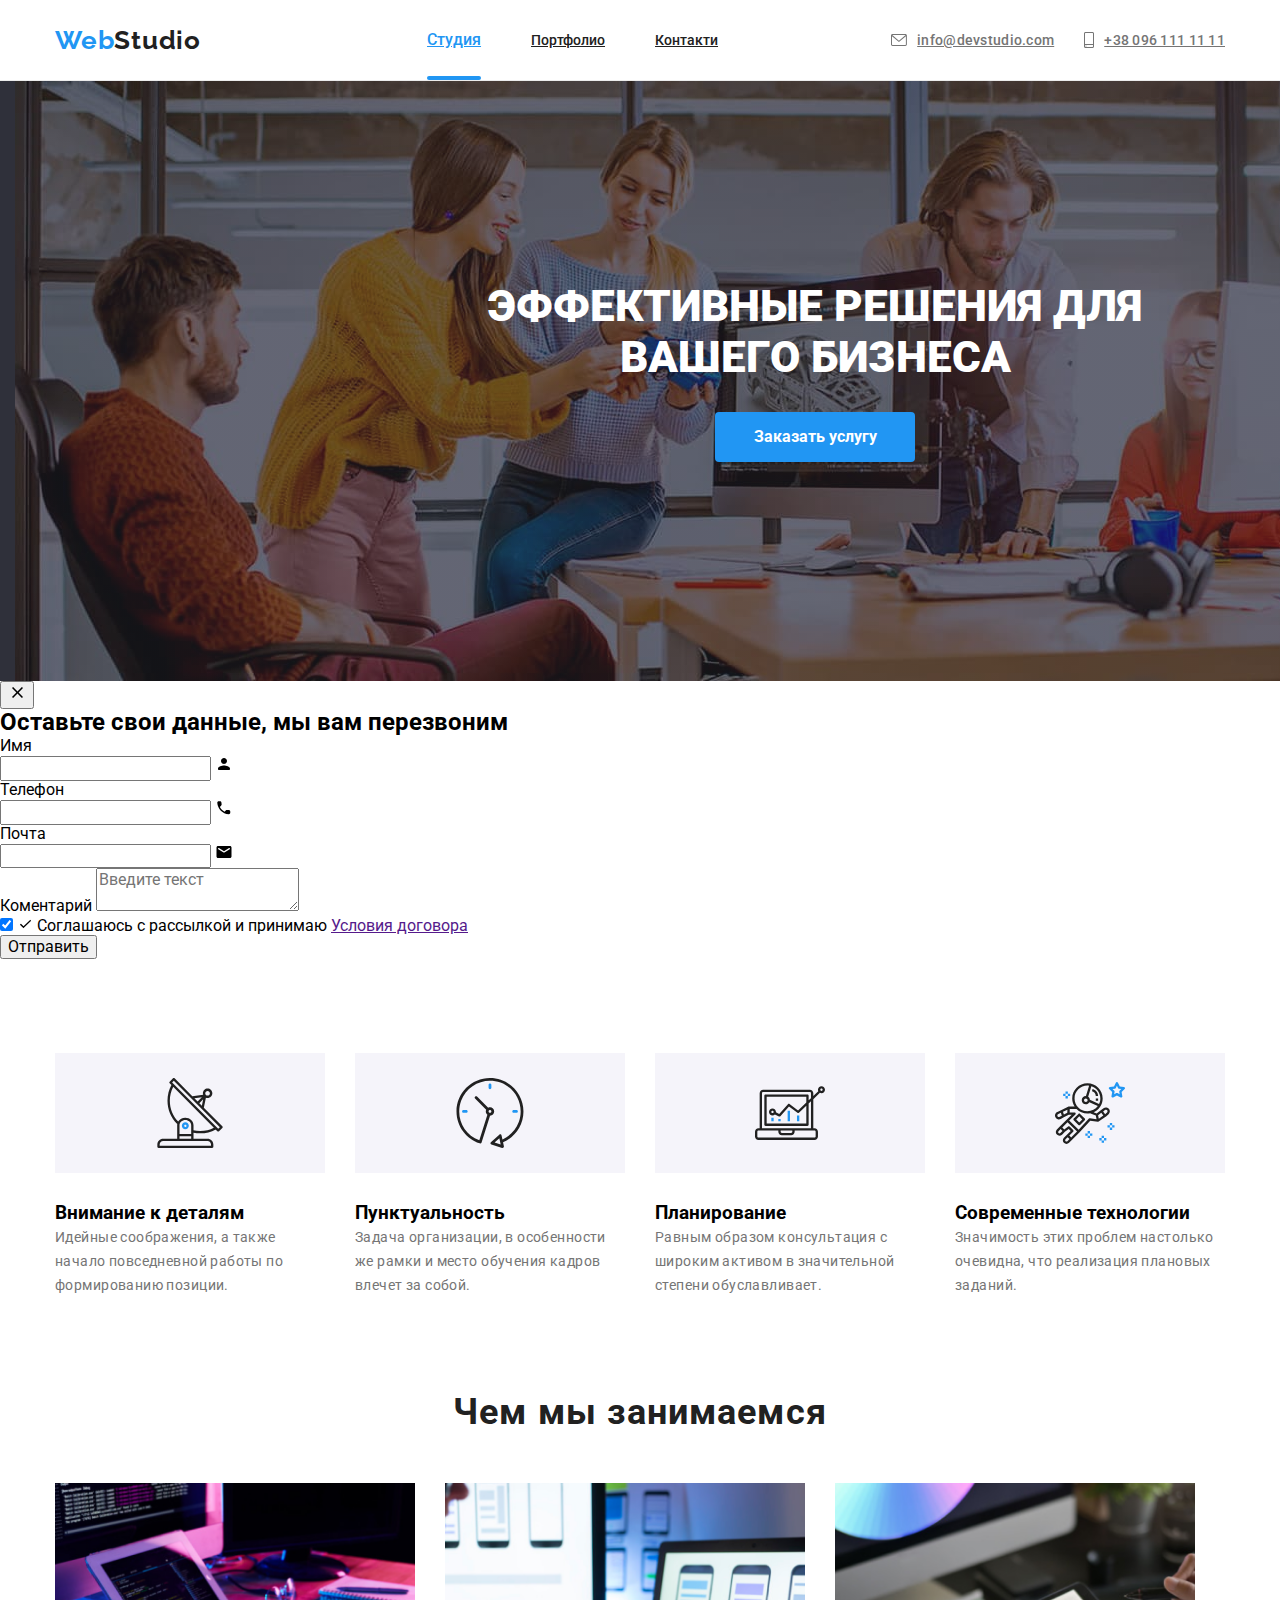
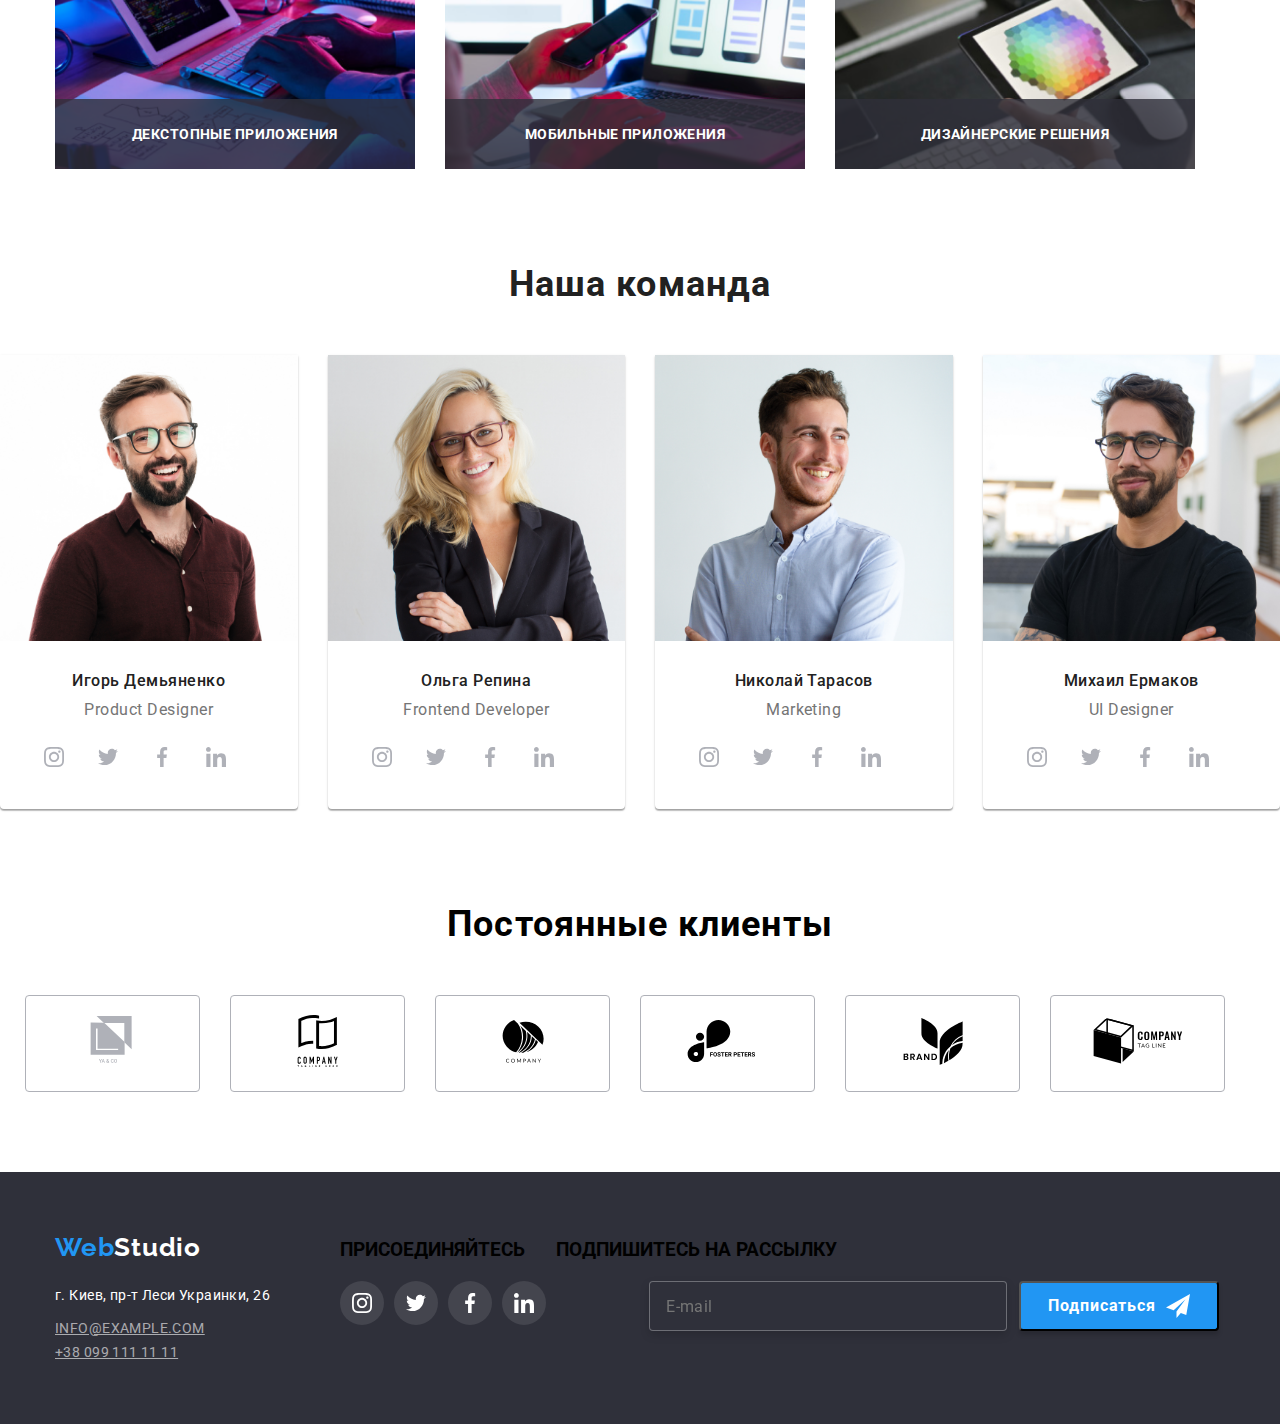
==== commit 4a80063d: "bem+scss" ====
--- a/index.html
+++ b/index.html
@@ -470,7 +470,7 @@
         
             <address class="address">
             
-                <p class="address__link">г. Киев, пр-т Леси Украинки, 26</p>
+                <p class="link address__link">г. Киев, пр-т Леси Украинки, 26</p>
             
                 <p class="address__mail">
                     <a href="mailto:info@example.com" class="address__info">info@example.com</a>
--- a/css/main.css
+++ b/css/main.css
@@ -820,12 +820,20 @@
 }
 
 .address {
+  margin-top: 20px;
+}
+
+.link {
   font-style: normal;
   font-weight: normal;
   font-size: 14px;
   line-height: 24px;
   letter-spacing: 0.03em;
   color: white;
+}
+
+.address > .address__link:not(:last-child) {
+  margin-bottom: 9px;
 }
 
 .address__link {
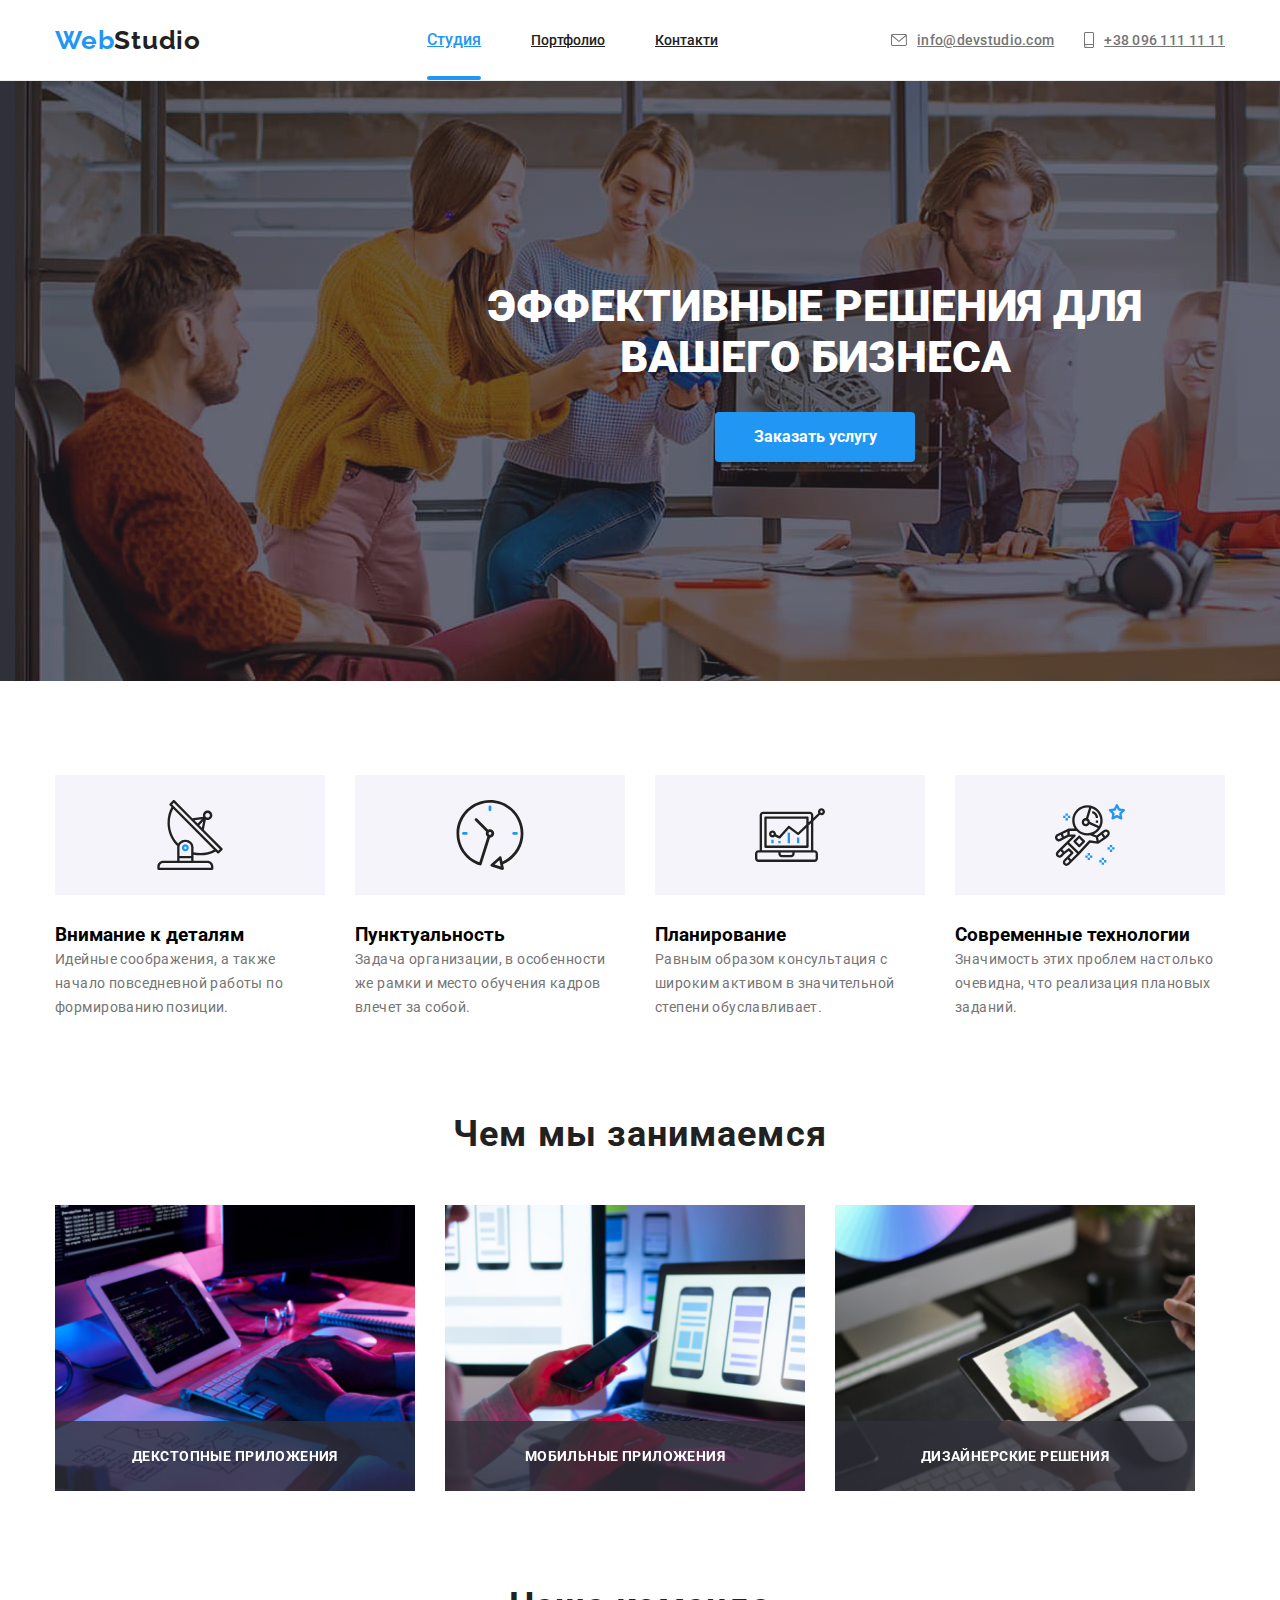
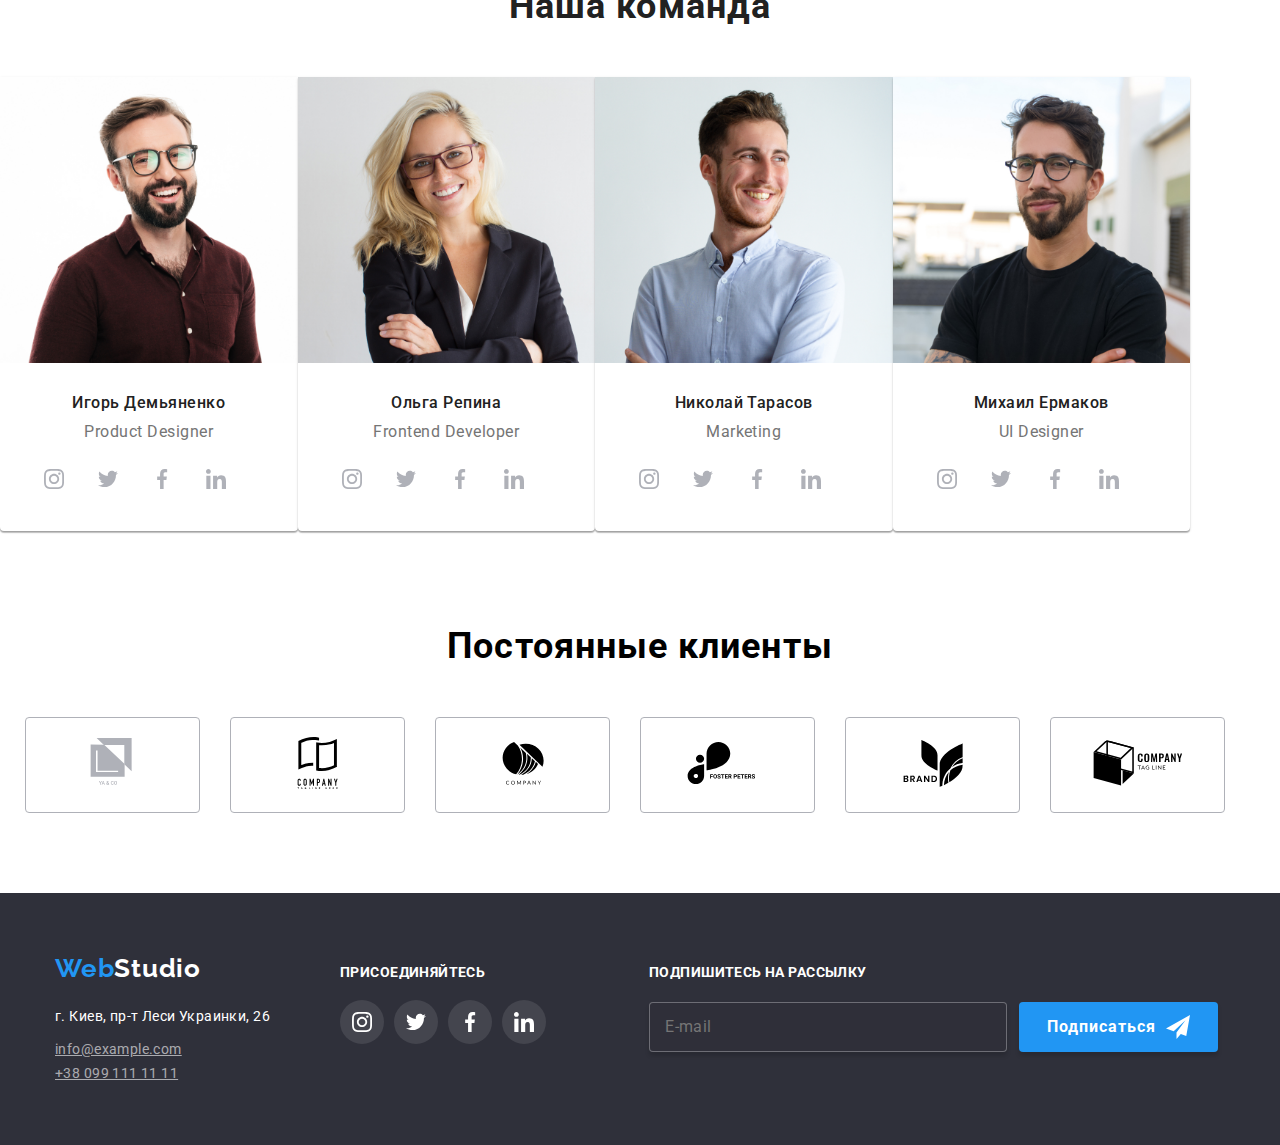
==== commit b6fbf086: "BEM+SCSS" ====
--- a/index.html
+++ b/index.html
@@ -52,413 +52,413 @@
     </div>
 </header>
 
-    <!--Преимущества-->
-    <main>
-        <section class="hero">
-            <div class="container-overlay hero__container">
-                <h1 class="hero__name">ЭФФЕКТИВНЫЕ РЕШЕНИЯ ДЛЯ ВАШЕГО БИЗНЕСА</h1>
-                <button class="hero__current" data-modal-open>Заказать услугу</button>
-            </div>
-        </section>
-
-        <div class="backdrop backdrop__hidden " data-modal>
-            <div class="modal">
-                <button class="modal__close" data-modal-close>
-                    <svg class="modal__close-icon" width="18" height="18">
-                        <use href="./images/iconssvg/symbol-defs.svg#icon-close-black-18dp-2-1"></use>
-                    </svg>
-                </button>
-        
-                <form class="modal-form">
-                    <h2 class="modal-form__text">Оставьте свои данные, мы вам перезвоним</h2>
-                    <div class="form-info">
-                        <label for="name" class="form-info__value">Имя</label>
-                        <div class="form-info__conteiner">
-                            <input type="text" class="form-info__input" name="name" id="name" />
-                            <svg class="form-info__icon" width="18" height="18">
-                                <use href="./images/iconssvg/symbol-defs.svg#icon-person-black-18dp-1-1"></use>
-                            </svg>
-                        </div>
-                    </div>
-        
-                    <div class="form-info">
-                        <label for="tel" class="form-info__value">Телефон</label>
-                        <div class="form-info__conteiner">
-                            <input type="tel" class="form-info__input" name="tel" id="tel" />
-                            <svg class="form-info__icon" width="18" height="18">
-                                <use href="./images/iconssvg/symbol-defs.svg#icon-phone-black-18dp-1-1"></use>
-                            </svg>
-                        </div>
-                    </div>
-        
-                    <div class="form-info">
-                        <label for="mail" class="form-info__value">Почта</label>
-                        <div class="form-info__conteiner">
-                            <input type="email" class="form-info__input" name="mail" id="mail" />
-                            <svg class="form-info__icon" width="18px" height="18px">
-                                <use href="./images/iconssvg/symbol-defs.svg#icon-email-black-18dp-1-1"></use>
-                            </svg>
-                        </div>
-                    </div>
-        
-                    <div class="form-info">
-                        <label for="comment">Коментарий</label>
-                        <textarea name="comment" id="comment" placeholder="Введите текст" class="form-info__textarea"></textarea>
-                    </div>
-        
-                    <div class="container-checkbox">
-                        <label class="container-checkbox__label">
-                            <input class="container-checkbox__input" type="checkbox" checked />
-                            <svg class="container-checkbox__icon" width="16" height="15">
-                                <use href="./images/iconssvg/symbol-defs.svg#icon-icon-check-1"></use>
-                            </svg>
-                            Соглашаюсь с рассылкой и принимаю <a href="" class="conteiner-checkbox__text">Условия договора</a>
-                        </label>
-                    </div>
-                    <button class="container-checkbox__button" type="submit">Отправить</button>
-                </form>
-            </div>
-        </div>
-    
-    <section>
-        <div class="container__feature">
-        <ul class="container__feature--card">
-
-            <li class="container__feature--item">
-                <svg class="container__feature--list" width="70" height="70">
-                    <use href="./images/iconssvg/symbol-defs.svg#icon-antenna-1"></use>
-                </svg>
-                <h3 class="container__feature--item">Внимание к деталям</h3>
-                <p class="container__feature--info">Идейные соображения, а также начало повседневной
-                    работы по формированию позиции.
-                </p>
-            </li>
-
-            <li class="container__feature--item">
-                <svg class="container__feature--list" width="70" height="70">
-                    <use href="./images/iconssvg/symbol-defs.svg#icon-clock"></use>
-                </svg>
-                <h3 class="container__feature--item">Пунктуальность</h3>
-                <p class="container__feature--info">Задача организации,
-                    в особенности же рамки и место обучения кадров влечет за собой.
-                </p>
-            </li>
-
-            <li class="container__feature--item">
-                <svg class="container__feature--list" width="70" height="70">
-                    <use href="./images/iconssvg/symbol-defs.svg#icon-diagram"></use>
-                </svg>
-                <h3 class="container__feature--item">Планирование</h3>
-                <p class="container__feature--info">Равным образом консультация
-                    с широким активом в значительной степени обуславливает.
-                </p>
-            </li>
-
-            <li class="container__feature--item">
-                <svg class="container__feature--list" width="70" height="70">
-                    <use href="./images/iconssvg/symbol-defs.svg#icon-astronaut"></use>
-                </svg>
-                <h3 class="container__feature--item">Современные технологии</h3>
-                <p class="container__feature--info">Значимость этих проблем настолько очевидна,
-                    что реализация плановых заданий.
-                </p>
-            </li>
-        </ul>
+<!--Преимущества-->
+<main>
+    <section class="hero">
+        <div class="container-overlay hero__container">
+            <h1 class="hero__name">ЭФФЕКТИВНЫЕ РЕШЕНИЯ ДЛЯ ВАШЕГО БИЗНЕСА</h1>
+            <button class="hero__current" data-modal-open>Заказать услугу</button>
         </div>
     </section>
-    
-
-        <!-- Примеры работ-->
-        <section>
-            <div class="container__main">
-            <h2 class="container__alert">Чем мы занимаемся</h2>
-            <ul class="container__card">
-
-                <li class="container__images">
-                    <p class="container__images--overlay">ДЕКСТОПНЫЕ ПРИЛОЖЕНИЯ</p>
+
+    <div class="backdrop backdrop__hidden " data-modal>
+        <div class="modal">
+            <button class="modal__close" data-modal-close>
+                <svg class="modal__close-icon" width="18" height="18">
+                    <use href="./images/iconssvg/symbol-defs.svg#icon-close-black-18dp-2-1"></use>
+                </svg>
+            </button>
+    
+            <form class="modal-form">
+                <h2 class="modal-form__text">Оставьте свои данные, мы вам перезвоним</h2>
+                <div class="form-info">
+                    <label for="name" class="form-info__value">Имя</label>
+                    <div class="form-info__conteiner">
+                        <input type="text" class="form-info__input" name="name" id="name" />
+                        <svg class="form-info__icon" width="18" height="18">
+                            <use href="./images/iconssvg/symbol-defs.svg#icon-person-black-18dp-1-1"></use>
+                        </svg>
+                    </div>
+                </div>
+    
+                <div class="form-info">
+                    <label for="tel" class="form-info__value">Телефон</label>
+                    <div class="form-info__conteiner">
+                        <input type="tel" class="form-info__input" name="tel" id="tel" />
+                        <svg class="form-info__icon" width="18" height="18">
+                            <use href="./images/iconssvg/symbol-defs.svg#icon-phone-black-18dp-1-1"></use>
+                        </svg>
+                    </div>
+                </div>
+    
+                <div class="form-info">
+                    <label for="mail" class="form-info__value">Почта</label>
+                    <div class="form-info__conteiner">
+                        <input type="email" class="form-info__input" name="mail" id="mail" />
+                        <svg class="form-info__icon" width="18px" height="18px">
+                            <use href="./images/iconssvg/symbol-defs.svg#icon-email-black-18dp-1-1"></use>
+                        </svg>
+                    </div>
+                </div>
+    
+                <div class="form-info">
+                    <label for="comment">Коментарий</label>
+                    <textarea name="comment" id="comment" placeholder="Введите текст" class="form-info__textarea"></textarea>
+                </div>
+    
+                <div class="container-checkbox">
+                    <label class="container-checkbox__label">
+                        <input class="container-checkbox__input" type="checkbox" checked />
+                        <svg class="container-checkbox__icon" width="16" height="15">
+                            <use href="./images/iconssvg/symbol-defs.svg#icon-icon-check-1"></use>
+                        </svg>
+                        Соглашаюсь с рассылкой и принимаю <a href="" class="conteiner-checkbox__text">Условия договора</a>
+                    </label>
+                </div>
+                <button class="container-checkbox__button" type="submit">Отправить</button>
+            </form>
+        </div>
+    </div>
+
+<section>
+    <div class="container__feature">
+    <ul class="container__feature--card">
+
+        <li class="container__feature--item">
+            <svg class="container__feature--list" width="70" height="70">
+                <use href="./images/iconssvg/symbol-defs.svg#icon-antenna-1"></use>
+            </svg>
+            <h3 class="container__feature--item">Внимание к деталям</h3>
+            <p class="container__feature--info">Идейные соображения, а также начало повседневной
+                работы по формированию позиции.
+            </p>
+        </li>
+
+        <li class="container__feature--item">
+            <svg class="container__feature--list" width="70" height="70">
+                <use href="./images/iconssvg/symbol-defs.svg#icon-clock"></use>
+            </svg>
+            <h3 class="container__feature--item">Пунктуальность</h3>
+            <p class="container__feature--info">Задача организации,
+                в особенности же рамки и место обучения кадров влечет за собой.
+            </p>
+        </li>
+
+        <li class="container__feature--item">
+            <svg class="container__feature--list" width="70" height="70">
+                <use href="./images/iconssvg/symbol-defs.svg#icon-diagram"></use>
+            </svg>
+            <h3 class="container__feature--item">Планирование</h3>
+            <p class="container__feature--info">Равным образом консультация
+                с широким активом в значительной степени обуславливает.
+            </p>
+        </li>
+
+        <li class="container__feature--item">
+            <svg class="container__feature--list" width="70" height="70">
+                <use href="./images/iconssvg/symbol-defs.svg#icon-astronaut"></use>
+            </svg>
+            <h3 class="container__feature--item">Современные технологии</h3>
+            <p class="container__feature--info">Значимость этих проблем настолько очевидна,
+                что реализация плановых заданий.
+            </p>
+        </li>
+    </ul>
+    </div>
+</section>
+
+
+<!-- Примеры работ-->
+<section>
+    <div class="container__main">
+    <h2 class="container__alert">Чем мы занимаемся</h2>
+    <ul class="container__card">
+
+        <li class="container__images">
+            <p class="container__images--overlay">ДЕКСТОПНЫЕ ПРИЛОЖЕНИЯ</p>
+            <a href="">
+                <img src="./images/img.png" alt="кодирование программы" />
+            </a>
+        </li>
+
+        <li class="container__images">
+            <p class="container__images--overlay">МОБИЛЬНЫЕ ПРИЛОЖЕНИЯ</p>
+            <a href="">
+                <img src="./images/img(1).png" alt="сопряжение тефефона с ноутбуком" />
+            </a>                   
+        </li>
+
+        <li class="container__images">
+            <p class="container__images--overlay">ДИЗАЙНЕРСКИЕ РЕШЕНИЯ</p>
+            <a href="">
+                <img src="./images/img(2).png" alt="рисунок на планшете" />
+            </a>                    
+        </li>
+    </ul>
+    </div>
+</section>
+
+<!-- Команда-->
+<section class="team">
+    <div class="container-team">
+    <h2 class="text">Наша команда</h2>
+    
+    <ul class="list team__list">
+        <li class="team__images">
+            
+            <div class="card card__list">
+                <a href="">
+                    <img src="./images/img(3).jpg" alt="мужчина в коричневой рубашке и очках" width="270px"/>
+                </a>
+            </div>
+
+            <div class="team__title">
+                <h3 class="team__text">Игорь Демьяненко</h3>
+                <p lang="en" class="team__card">Product Designer</p>
+            
+            
+                <ul class="cocial-link">
+                    <li class="cocial-link__list">
+                        <a href="" class="cocial-link__item">
+                            <svg class="cocial-link__icon" width="20" height="20">
+                                <use href="./images/iconssvg/symbol-defs.svg#icon-instagram"></use>
+                            </svg>
+                        </a>
+                    </li>
+            
+                    <li class="cocial-link__list">
+                        <a href="" class="cocial-link__item">
+                            <svg class="cocial-link__icon" width="20" height="20">
+                                <use href="./images/iconssvg/symbol-defs.svg#icon-twitter"></use>
+                            </svg>
+                        </a>
+                    </li>
+            
+                    <li class="cocial-link__list">
+                        <a href="" class="cocial-link__item">
+                            <svg class="cocial-link__icon" width="20" height="20">
+                                <use href="./images/iconssvg/symbol-defs.svg#icon-facebook"></use>
+                            </svg>
+                        </a>
+                    </li>
+            
+                    <li class="cocial-link__list">
+                        <a href="" class="cocial-link__item">
+                            <svg class="cocial-link__icon" width="20" height="20">
+                                <use href="./images/iconssvg/symbol-defs.svg#icon-linkedin"></use>
+                            </svg>
+                        </a>
+                    </li>
+                </ul>
+            </div>
+            </li>
+            
+            
+            <li class="team__images">
+            
+                <div class="card card__list">
                     <a href="">
-                        <img src="./images/img.png" alt="кодирование программы" />
+                        <img src="./images/img(4).jpg" alt="женщина в очках и черном пиджаке" width="270px" />
                     </a>
-                </li>
-
-                <li class="container__images">
-                    <p class="container__images--overlay">МОБИЛЬНЫЕ ПРИЛОЖЕНИЯ</p>
+                </div>
+            
+                <div class="team__title">
+                    <h3 class="team__text">Ольга Репина</h3>
+                    <p lang="en" class="team__card">Frontend Developer</p>
+            
+                    <ul class="cocial-link">
+                        <li class="cocial-link__list">
+                            <a href="" class="cocial-link__item">
+                                <svg class="cocial-link__icon" width="20" height="20">
+                                    <use href="./images/iconssvg/symbol-defs.svg#icon-instagram"></use>
+                                </svg>
+                            </a>
+                        </li>
+            
+                        <li class="cocial-link__list">
+                            <a href="" class="cocial-link__item">
+                                <svg class="cocial-link__icon" width="20" height="20">
+                                    <use href="./images/iconssvg/symbol-defs.svg#icon-twitter"></use>
+                                </svg>
+                            </a>
+                        </li>
+            
+                        <li class="cocial-link__list">
+                            <a href="" class="cocial-link__item">
+                                <svg class="cocial-link__icon" width="20" height="20">
+                                    <use href="./images/iconssvg/symbol-defs.svg#icon-facebook"></use>
+                                </svg>
+                            </a>
+                        </li>
+            
+                        <li class="cocial-link__list">
+                            <a href="" class="cocial-link__item">
+                                <svg class="cocial-link__icon" width="20" height="20">
+                                    <use href="./images/iconssvg/symbol-defs.svg#icon-linkedin"></use>
+                                </svg>
+                            </a>
+                        </li>
+                    </ul>
+                </div>
+            </li>
+            
+            <li class="team__images">
+            
+                <div class="card card__list">
                     <a href="">
-                        <img src="./images/img(1).png" alt="сопряжение тефефона с ноутбуком" />
-                    </a>                   
-                </li>
-
-                <li class="container__images">
-                    <p class="container__images--overlay">ДИЗАЙНЕРСКИЕ РЕШЕНИЯ</p>
+                        <img src="./images/img(5).jpg" alt="мужчина в голубой рубашке" width="270px" />
+                    </a>
+                </div>
+            
+                <div class="team__title">
+                    <h3 class="team__text">Николай Тарасов</h3>
+                    <p lang="en" class="team__card">Marketing</p>
+            
+                    <ul class="cocial-link">
+                        <li class="cocial-link__list">
+                            <a href="" class="cocial-link__item">
+                                <svg class="cocial-link__icon" width="20" height="20">
+                                    <use href="./images/iconssvg/symbol-defs.svg#icon-instagram"></use>
+                                </svg>
+                            </a>
+                        </li>
+            
+                        <li class="cocial-link__list">
+                            <a href="" class="cocial-link__item">
+                                <svg class="cocial-link__icon" width="20" height="20">
+                                    <use href="./images/iconssvg/symbol-defs.svg#icon-twitter"></use>
+                                </svg>
+                            </a>
+                        </li>
+            
+                        <li class="cocial-link__list">
+                            <a href="" class="cocial-link__item">
+                                <svg class="cocial-link__icon" width="20" height="20">
+                                    <use href="./images/iconssvg/symbol-defs.svg#icon-facebook"></use>
+                                </svg>
+                            </a>
+                        </li>
+            
+                        <li class="cocial-link__list">
+                            <a href="" class="cocial-link__item">
+                                <svg class="cocial-link__icon" width="20" height="20">
+                                    <use href="./images/iconssvg/symbol-defs.svg#icon-linkedin"></use>
+                                </svg>
+                            </a>
+                        </li>
+                    </ul>
+                </div>
+            </li>
+            
+            <li class="team__images">
+            
+                <div class="card card__list">
                     <a href="">
-                        <img src="./images/img(2).png" alt="рисунок на планшете" />
-                    </a>                    
-                </li>
+                        <img src="./images/img(6).jpg" alt="мужчина в черной футболке и очках" width="270px" />
+                    </a>
+                </div>
+            
+                <div class="team__title">
+                    <h3 class="team__text">Михаил Ермаков</h3>
+                    <p lang="en" class="team__card">UI Designer</p>
+            
+                    <ul class="cocial-link">
+                        <li class="cocial-link__list">
+                            <a href="" class="cocial-link__item">
+                                <svg class="cocial-link__icon" width="20" height="20">
+                                    <use href="./images/iconssvg/symbol-defs.svg#icon-instagram"></use>
+                                </svg>
+                            </a>
+                        </li>
+            
+                        <li class="cocial-link__list">
+                            <a href="" class="cocial-link__item">
+                                <svg class="cocial-link__icon" width="20" height="20">
+                                    <use href="./images/iconssvg/symbol-defs.svg#icon-twitter"></use>
+                                </svg>
+                            </a>
+                        </li>
+            
+                        <li class="cocial-link__list">
+                            <a href="" class="cocial-link__item">
+                                <svg class="cocial-link__icon" width="20" height="20">
+                                    <use href="./images/iconssvg/symbol-defs.svg#icon-facebook"></use>
+                                </svg>
+                            </a>
+                        </li>
+            
+                        <li class="cocial-link__list">
+                            <a href="" class="cocial-link__item">
+                                <svg class="cocial-link__icon" width="20" height="20">
+                                    <use href="./images/iconssvg/symbol-defs.svg#icon-linkedin"></use>
+                                </svg>
+                            </a>
+                        </li>
+                    </ul>
+                </div>
+            </li>
             </ul>
             </div>
-        </section>
-
-        <!-- Команда-->
-        <section class="team">
-            <div class="container-team">
-            <h2 class="text">Наша команда</h2>
-            
-            <ul class="list team__list">
-                <li class="team__images">
+            </section>
                     
-                    <div class="card card__list">
-                        <a href="">
-                          <img src="./images/img(3).jpg" alt="мужчина в коричневой рубашке и очках" />
-                        </a>
-                    </div>
-
-                    <div class="team__title">
-                        <h3 class="team__text">Игорь Демьяненко</h3>
-                        <p lang="en" class="team__card">Product Designer</p>
-                    
-                    
-                        <ul class="cocial-link">
-                            <li class="cocial-link__list">
-                                <a href="" class="cocial-link__item">
-                                    <svg class="cocial-link__icon" width="20" height="20">
-                                        <use href="./images/iconssvg/symbol-defs.svg#icon-instagram"></use>
-                                    </svg>
-                                </a>
-                            </li>
-                    
-                            <li class="cocial-link__list">
-                                <a href="" class="cocial-link__item">
-                                    <svg class="cocial-link__icon" width="20" height="20">
-                                        <use href="./images/iconssvg/symbol-defs.svg#icon-twitter"></use>
-                                    </svg>
-                                </a>
-                            </li>
-                    
-                            <li class="cocial-link__list">
-                                <a href="" class="cocial-link__item">
-                                    <svg class="cocial-link__icon" width="20" height="20">
-                                        <use href="./images/iconssvg/symbol-defs.svg#icon-facebook"></use>
-                                    </svg>
-                                </a>
-                            </li>
-                    
-                            <li class="cocial-link__list">
-                                <a href="" class="cocial-link__item">
-                                    <svg class="cocial-link__icon" width="20" height="20">
-                                        <use href="./images/iconssvg/symbol-defs.svg#icon-linkedin"></use>
-                                    </svg>
-                                </a>
-                            </li>
-                        </ul>
-                    </div>
-                    </li>
-                    
-                    
-                    <li class="team__images">
-                    
-                        <div class="card card__list">
-                            <a href="">
-                                <img src="./images/img(4).jpg" alt="женщина в очках и черном пиджаке" />
-                            </a>
-                        </div>
-                    
-                        <div class="team__title">
-                            <h3 class="team__text">Ольга Репина</h3>
-                            <p lang="en" class="team__card">Frontend Developer</p>
-                    
-                            <ul class="cocial-link">
-                                <li class="cocial-link__list">
-                                    <a href="" class="cocial-link__item">
-                                        <svg class="cocial-link__icon" width="20" height="20">
-                                            <use href="./images/iconssvg/symbol-defs.svg#icon-instagram"></use>
-                                        </svg>
-                                    </a>
-                                </li>
-                    
-                                <li class="cocial-link__list">
-                                    <a href="" class="cocial-link__item">
-                                        <svg class="cocial-link__icon" width="20" height="20">
-                                            <use href="./images/iconssvg/symbol-defs.svg#icon-twitter"></use>
-                                        </svg>
-                                    </a>
-                                </li>
-                    
-                                <li class="cocial-link__list">
-                                    <a href="" class="cocial-link__item">
-                                        <svg class="cocial-link__icon" width="20" height="20">
-                                            <use href="./images/iconssvg/symbol-defs.svg#icon-facebook"></use>
-                                        </svg>
-                                    </a>
-                                </li>
-                    
-                                <li class="cocial-link__list">
-                                    <a href="" class="cocial-link__item">
-                                        <svg class="cocial-link__icon" width="20" height="20">
-                                            <use href="./images/iconssvg/symbol-defs.svg#icon-linkedin"></use>
-                                        </svg>
-                                    </a>
-                                </li>
-                            </ul>
-                        </div>
-                    </li>
-                    
-                    <li class="team__images">
-                    
-                        <div class="card card__list">
-                            <a href="">
-                                <img src="./images/img(5).jpg" alt="мужчина в голубой рубашке" />
-                            </a>
-                        </div>
-                    
-                        <div class="team__title">
-                            <h3 class="team__text">Николай Тарасов</h3>
-                            <p lang="en" class="team__card">Marketing</p>
-                    
-                            <ul class="cocial-link">
-                                <li class="cocial-link__list">
-                                    <a href="" class="cocial-link__item">
-                                        <svg class="cocial-link__icon" width="20" height="20">
-                                            <use href="./images/iconssvg/symbol-defs.svg#icon-instagram"></use>
-                                        </svg>
-                                    </a>
-                                </li>
-                    
-                                <li class="cocial-link__list">
-                                    <a href="" class="cocial-link__item">
-                                        <svg class="cocial-link__icon" width="20" height="20">
-                                            <use href="./images/iconssvg/symbol-defs.svg#icon-twitter"></use>
-                                        </svg>
-                                    </a>
-                                </li>
-                    
-                                <li class="cocial-link__list">
-                                    <a href="" class="cocial-link__item">
-                                        <svg class="cocial-link__icon" width="20" height="20">
-                                            <use href="./images/iconssvg/symbol-defs.svg#icon-facebook"></use>
-                                        </svg>
-                                    </a>
-                                </li>
-                    
-                                <li class="cocial-link__list">
-                                    <a href="" class="cocial-link__item">
-                                        <svg class="cocial-link__icon" width="20" height="20">
-                                            <use href="./images/iconssvg/symbol-defs.svg#icon-linkedin"></use>
-                                        </svg>
-                                    </a>
-                                </li>
-                            </ul>
-                        </div>
-                    </li>
-                    
-                    <li class="team__images">
-                    
-                        <div class="card card__list">
-                            <a href="">
-                                <img src="./images/img(6).jpg" alt="мужчина в черной футболке и очках" />
-                            </a>
-                        </div>
-                    
-                        <div class="team__title">
-                            <h3 class="team__text">Михаил Ермаков</h3>
-                            <p lang="en" class="team__card">UI Designer</p>
-                    
-                            <ul class="cocial-link">
-                                <li class="cocial-link__list">
-                                    <a href="" class="cocial-link__item">
-                                        <svg class="cocial-link__icon" width="20" height="20">
-                                            <use href="./images/iconssvg/symbol-defs.svg#icon-instagram"></use>
-                                        </svg>
-                                    </a>
-                                </li>
-                    
-                                <li class="cocial-link__list">
-                                    <a href="" class="cocial-link__item">
-                                        <svg class="cocial-link__icon" width="20" height="20">
-                                            <use href="./images/iconssvg/symbol-defs.svg#icon-twitter"></use>
-                                        </svg>
-                                    </a>
-                                </li>
-                    
-                                <li class="cocial-link__list">
-                                    <a href="" class="cocial-link__item">
-                                        <svg class="cocial-link__icon" width="20" height="20">
-                                            <use href="./images/iconssvg/symbol-defs.svg#icon-facebook"></use>
-                                        </svg>
-                                    </a>
-                                </li>
-                    
-                                <li class="cocial-link__list">
-                                    <a href="" class="cocial-link__item">
-                                        <svg class="cocial-link__icon" width="20" height="20">
-                                            <use href="./images/iconssvg/symbol-defs.svg#icon-linkedin"></use>
-                                        </svg>
-                                    </a>
-                                </li>
-                            </ul>
-                        </div>
-                    </li>
-                    </ul>
-                    </div>
-                    </section>
-                    
-                    <!-- Клиенты -->
-                    <section class="clients">
-                        <div class="container-client">
-                            <h2 class="title">Постоянные клиенты</h2>
-                    
-                            <ul class="list container-client__list">
-                                <li class="container-client__logo">
-                                    <a class="conteiner-client__link" href="">
-                                        <svg class="container-client__svg" width="170" height="90">
-                                            <use href="./images/iconssvg/symbol-defs.svg#icon-logo-1"></use>
-                                        </svg>
-                                    </a>
-                                </li>
-                    
-                                <li class="container-client__logo">
-                                    <a class="conteiner-client__link" href="">
-                                        <svg class="conteiner-client__svg" width="170" height="90">
-                                            <use href="./images/iconssvg/symbol-defs.svg#icon-logo-2"></use>
-                                        </svg>
-                                    </a>
-                                </li>
-                    
-                                <li class="container-client__logo">
-                                    <a class="conteiner-client__link" href="">
-                                        <svg class="conteiner-client__svg" width="170" height="90">
-                                            <use href="./images/iconssvg/symbol-defs.svg#icon-logo-3"></use>
-                                        </svg>
-                                    </a>
-                                </li>
-                    
-                                <li class="container-client__logo">
-                                    <a class="conteiner-client__link" href="">
-                                        <svg class="conteiner-client__svg" width="170" height="90">
-                                            <use href="./images/iconssvg/symbol-defs.svg#icon-logo-4"></use>
-                                        </svg>
-                                    </a>
-                                </li>
-                    
-                                <li class="container-client__logo">
-                                    <a class="conteiner-client__link" href="">
-                                        <svg class="conteiner-client__svg" width="170" height="90">
-                                            <use href="./images/iconssvg/symbol-defs.svg#icon-logo-5"></use>
-                                        </svg>
-                                    </a>
-                                </li>
-                    
-                                <li class="container-client__logo">
-                                    <a class="conteiner-client__link" href="">
-                                        <svg class="conteiner-client__svg" width="170" height="90">
-                                            <use href="./images/iconssvg/symbol-defs.svg#icon-logo-6"></use>
-                                        </svg>
-                                    </a>
-                                </li>
-                            </ul>
-                        </div>
-                    
-                    </section>
-                    </main>
+<!-- Клиенты -->
+<section class="clients">
+    <div class="container-client">
+        <h2 class="title">Постоянные клиенты</h2>
+
+        <ul class="list container-client__list">
+            <li class="container-client__logo">
+                <a class="conteiner-client__link" href="">
+                    <svg class="container-client__svg" width="170" height="90">
+                        <use href="./images/iconssvg/symbol-defs.svg#icon-logo-1"></use>
+                    </svg>
+                </a>
+            </li>
+
+            <li class="container-client__logo">
+                <a class="conteiner-client__link" href="">
+                    <svg class="conteiner-client__svg" width="170" height="90">
+                        <use href="./images/iconssvg/symbol-defs.svg#icon-logo-2"></use>
+                    </svg>
+                </a>
+            </li>
+
+            <li class="container-client__logo">
+                <a class="conteiner-client__link" href="">
+                    <svg class="conteiner-client__svg" width="170" height="90">
+                        <use href="./images/iconssvg/symbol-defs.svg#icon-logo-3"></use>
+                    </svg>
+                </a>
+            </li>
+
+            <li class="container-client__logo">
+                <a class="conteiner-client__link" href="">
+                    <svg class="conteiner-client__svg" width="170" height="90">
+                        <use href="./images/iconssvg/symbol-defs.svg#icon-logo-4"></use>
+                    </svg>
+                </a>
+            </li>
+
+            <li class="container-client__logo">
+                <a class="conteiner-client__link" href="">
+                    <svg class="conteiner-client__svg" width="170" height="90">
+                        <use href="./images/iconssvg/symbol-defs.svg#icon-logo-5"></use>
+                    </svg>
+                </a>
+            </li>
+
+            <li class="container-client__logo">
+                <a class="conteiner-client__link" href="">
+                    <svg class="conteiner-client__svg" width="170" height="90">
+                        <use href="./images/iconssvg/symbol-defs.svg#icon-logo-6"></use>
+                    </svg>
+                </a>
+            </li>
+        </ul>
+    </div>
+
+</section>
+</main>
 
 
     <!-- Подвал-->
@@ -482,120 +482,59 @@
             </address>
         </div>
 
-            <div class="footer__cocial">
-                <h3 class="footer__text">ПРИСОЕДИНЯЙТЕСЬ</h3>
-            
-                <ul class="conteiner__list--info">
-                    <li class="conteiner__icon--list">
-                        <a class="conteiner__cocial--info" href="">
-                            <svg class="conteiner__icons--svg" width="20" height="20">
+            <div class="cocial footer__cocial">
+                <h3 class="cocial__info">ПРИСОЕДИНЯЙТЕСЬ</h3>
+            
+                <ul class="list-info cocial__list-info">
+                    <li class="icon-list cocial__icon-list">
+                        <a class="cocial__info-link" href="">
+                            <svg class="cocial__icons-svg" width="20" height="20">
                                 <use href="./images/iconssvg/symbol-defs.svg#icon-instagram"></use>
                             </svg>
                         </a>
                     </li>
             
-                    <li class="conteiner__icon--list">
-                        <a class="conteiner__cocial--info" href="">
-                            <svg class="conteiner__icons--svg" width="20" height="20">
+                    <li class="icon-list cocial__icon-list">
+                        <a class="cocial__info-link" href="">
+                            <svg class="cocial__icons-svg" width="20" height="20">
                                 <use href="./images/iconssvg/symbol-defs.svg#icon-twitter"></use>
                             </svg>
                         </a>
                     </li>
             
-                    <li class="conteiner__icon--list">
-                        <a class="conteiner__cocial--info" href="">
-                            <svg class="conteiner__icons--svg" width="20" height="20">
+                    <li class="icon-list cocial__icon-list">
+                        <a class="cocial__info-link" href="">
+                            <svg class="cocial__icons-svg" width="20" height="20">
                                 <use href="./images/iconssvg/symbol-defs.svg#icon-facebook"></use>
                             </svg>
                         </a>
                     </li>
             
-                    <li class="conteiner__icon--list">
-                        <a class="conteiner__cocial--info" href="">
-                            <svg class="conteiner__icons--svg" width="20" height="20">
+                    <li class="icon-list cocial__icon-list">
+                        <a class="cocial__info-link" href="">
+                            <svg class="cocial__icons-svg" width="20" height="20">
                                 <use href="./images/iconssvg/symbol-defs.svg#icon-linkedin"></use>
                             </svg>
                         </a>
                     </li>
                 </ul>
-            </div>  
-            
-            <div>
-                <h3 class="conteiner__text--info">ПОДПИШИТЕСЬ НА РАССЫЛКУ</h3>
-                <div class="conteiner__info--form">
-                <label>
-                    <input class="conteiner__email" name="email" type="text" placeholder="E-mail" />
-                </label>
-                <button class="conteiner__button" type="submit">
-                    <span class="conteiner__text--foot">Подписаться</span>
-                    <svg class="conteiner__telega" width="24" height="24">
-                        <use href="./images/iconssvg/symbol-defs.svg#icon-icon-send-1"></use>
-                    </svg>
-                </button>
-                </div>
             </div>
-            </div>
+            
+            <form class="subscribe" name="footer-form">
+                <label class="subscribe__text" for="e-mail">ПОДПИШИТЕСЬ НА РАССЫЛКУ</label>
+                <div class="subscribe__info">
+                    <input class="subscribe__input" type="email" name="email" placeholder="E-mail" id="e-mail" />
+            
+                    <button class="subscribe__button" type="submit">Подписаться
+                        <svg class="subscribe__icon" width="24" height="24">
+                            <use href="./images/iconssvg/symbol-defs.svg#icon-icon-send-1"></use>
+                        </svg>
+                    </button>
+                </div>
+            </form>
+        </div>
     </footer>
 
-<!-- <div class="backdrop is--hidden " data-modal>
-    <div class="modal">
-        <button class="modal__close" data-modal-close>
-            <svg class="modal__close-icon" width="18" height="18">
-                <use href="./images/iconssvg/symbol-defs.svg#icon-close-black-18dp-2-1"></use>
-            </svg>
-        </button>
-
-        <form class="modal-form">
-            <h2 class="modal-form__text">Оставьте свои данные, мы вам перезвоним</h2>
-            <div class="form-info">
-                <label for="name" class="form-info__value">Имя</label>
-                <div class="form-info__conteiner">
-                    <input type="text" class="form-info__input" name="name" id="name" />
-                    <svg class="form-info__icon" width="18" height="18">
-                        <use href="./images/iconssvg/symbol-defs.svg#icon-person-black-18dp-1-1"></use>
-                    </svg>
-                </div>
-            </div>
-
-            <div class="form-info">
-                <label for="tel" class="form-info__value">Телефон</label>
-                <div class="form-info__conteiner">
-                    <input type="tel" class="form-info__input" name="tel" id="tel" />
-                    <svg class="form-info__icon" width="18" height="18">
-                        <use href="./images/iconssvg/symbol-defs.svg#icon-phone-black-18dp-1-1"></use>
-                    </svg>
-                </div>
-            </div>
-
-            <div class="form-info">
-                <label for="mail" class="form-info__value">Почта</label>
-                <div class="form-info__conteiner">
-                    <input type="email" class="form-info__input" name="mail" id="mail" />
-                    <svg class="form-info__icon" width="18px" height="18px">
-                        <use href="./images/iconssvg/symbol-defs.svg#icon-email-black-18dp-1-1"></use>
-                    </svg>
-                </div>
-            </div>
-
-            <div class="form-info">
-                <label for="comment">Коментарий</label>
-                <textarea name="comment" id="comment" placeholder="Введите текст"
-                    class="form-info__textarea"></textarea>
-            </div>
-
-            <div class="conteiner-checkbox">
-                <label class="conteiner-checkbox__label">
-                    <input class="conteiner-checkbox__input" type="checkbox" checked />
-                    <svg class="conteiner-checkbox__icon" width="16" height="15">
-                        <use href="./images/iconssvg/symbol-defs.svg#icon-icon-check-1"></use>
-                    </svg>
-                    Соглашаюсь с рассылкой и принимаю <a href="" class="conteiner-checkbox__text">Условия договора</a>
-                </label>
-            </div>
-            <button class="conteiner-checkbox__button" type="submit">Отправить</button>
-        </form>
-    </div>
-</div> -->
 
 <script src="./js/modal.js"></script>
 </body>
--- a/css/main.css
+++ b/css/main.css
@@ -3,13 +3,13 @@
 ::after,
 ::before {
   -webkit-box-sizing: border-box;
-          box-sizing: border-box;
+  box-sizing: border-box;
 }
 
 :root {
   -moz-tab-size: 4;
   -o-tab-size: 4;
-     tab-size: 4;
+  tab-size: 4;
 }
 
 html {
@@ -31,7 +31,7 @@
 
 abbr[title] {
   -webkit-text-decoration: underline dotted;
-          text-decoration: underline dotted;
+  text-decoration: underline dotted;
 }
 
 b,
@@ -228,7 +228,7 @@
   border-radius: 2px;
   background-color: #2196f3;
   -webkit-transform: translateY(1px);
-          transform: translateY(1px);
+  transform: translateY(1px);
   -webkit-transition: fill 250ms cubic-bezier(0.4, 0, 0.2, 1);
   transition: fill 250ms cubic-bezier(0.4, 0, 0.2, 1);
 }
@@ -444,6 +444,277 @@
   border: 1px solid transparent;
 }
 
+.backdrop {
+  position: fixed;
+  top: 0;
+  left: 0;
+  width: 100%;
+  height: 100%;
+  background-color: rgba(0, 0, 0, 0.2);
+  opacity: 1;
+  -webkit-transition: opacity 250ms cubic-bezier(0.4, 0, 0.2, 1);
+  transition: opacity 250ms cubic-bezier(0.4, 0, 0.2, 1);
+}
+
+.backdrop__hidden {
+  opacity: 0;
+  pointer-events: none;
+}
+
+.backdrop__hidden .modal {
+  -webkit-transform: scale(1.1) translate(-50%, -50%);
+          transform: scale(1.1) translate(-50%, -50%);
+}
+
+.modal {
+  display: -webkit-box;
+  display: -ms-flexbox;
+  display: flex;
+  -webkit-box-orient: vertical;
+  -webkit-box-direction: normal;
+      -ms-flex-direction: column;
+          flex-direction: column;
+  position: absolute;
+  content: "";
+  top: 50%;
+  left: 50%;
+  width: 528px;
+  padding: 40px;
+  margin: 8px;
+  background-color: white;
+  -webkit-transform: scale(1) translate(-50%, -50%);
+          transform: scale(1) translate(-50%, -50%);
+  -webkit-transition: -webkit-transform 250ms cubic-bezier(0.4, 0, 0.2, 1);
+  transition: -webkit-transform 250ms cubic-bezier(0.4, 0, 0.2, 1);
+  transition: transform 250ms cubic-bezier(0.4, 0, 0.2, 1);
+  transition: transform 250ms cubic-bezier(0.4, 0, 0.2, 1), -webkit-transform 250ms cubic-bezier(0.4, 0, 0.2, 1);
+  -webkit-box-shadow: 0px 1px 3px rgba(0, 0, 0, 0.12), 0px 1px 1px rgba(0, 0, 0, 0.14), 0px 2px 1px rgba(0, 0, 0, 0.2);
+          box-shadow: 0px 1px 3px rgba(0, 0, 0, 0.12), 0px 1px 1px rgba(0, 0, 0, 0.14), 0px 2px 1px rgba(0, 0, 0, 0.2);
+  border-radius: 4px;
+}
+
+.modal__close {
+  position: absolute;
+  display: -webkit-box;
+  display: -ms-flexbox;
+  display: flex;
+  -webkit-box-pack: center;
+      -ms-flex-pack: center;
+          justify-content: center;
+  -webkit-box-align: center;
+      -ms-flex-align: center;
+          align-items: center;
+  right: 8px;
+  bottom: 93%;
+  width: 30px;
+  height: 30px;
+  border-radius: 50%;
+  border: 1px solid rgba(0, 0, 0, 0.1);
+  -webkit-box-sizing: border-box;
+          box-sizing: border-box;
+  cursor: pointer;
+  -webkit-transition-property: fill;
+  transition-property: fill;
+  -webkit-transition-duration: 250ms;
+          transition-duration: 250ms;
+  -webkit-transition-timing-function: cubic-bezier(0.4, 0, 0.2, 1);
+          transition-timing-function: cubic-bezier(0.4, 0, 0.2, 1);
+}
+.modal__close:focus, .modal__close:hover {
+  fill: #2196f3;
+}
+
+.modal-form__text {
+  font-style: normal;
+  font-weight: bold;
+  font-size: 20px;
+  line-height: 23px;
+  text-align: center;
+  letter-spacing: 0.03em;
+  margin-bottom: 12px;
+}
+
+.form-info {
+  margin-bottom: 10px;
+  display: -webkit-box;
+  display: -ms-flexbox;
+  display: flex;
+  -webkit-box-orient: vertical;
+  -webkit-box-direction: normal;
+      -ms-flex-direction: column;
+          flex-direction: column;
+}
+
+.form-info__label {
+  margin-bottom: 4px;
+  color: #757575;
+  font-style: normal;
+  font-weight: normal;
+  font-size: 12px;
+  line-height: 14px;
+  letter-spacing: 0.01em;
+}
+
+.form-info__conteiner {
+  content: "";
+  position: relative;
+}
+
+.form-info__input {
+  border: 1px solid rgba(33, 33, 33, 0.2);
+  -webkit-box-sizing: border-box;
+          box-sizing: border-box;
+  border-radius: 4px;
+  padding-left: 35px;
+  height: 40px;
+  width: 100%;
+  cursor: pointer;
+  -webkit-transition-property: border;
+  transition-property: border;
+  -webkit-transition-duration: 250ms;
+          transition-duration: 250ms;
+  -webkit-transition-timing-function: cubic-bezier(0.4, 0, 0.2, 1);
+          transition-timing-function: cubic-bezier(0.4, 0, 0.2, 1);
+  outline: none;
+}
+.form-info__input:focus, .form-info__input:hover {
+  border: 1px solid #2196f3;
+}
+
+.form-info__input:focus + .form-info__icon,
+.form-info__input:hover + .form-info__icon {
+  fill: #2196f3;
+}
+
+.form-info__icon {
+  position: absolute;
+  left: 15px;
+  top: 50%;
+  -webkit-transform: translateY(-50%);
+          transform: translateY(-50%);
+  -webkit-transition-property: fill;
+  transition-property: fill;
+  -webkit-transition-duration: 250ms;
+          transition-duration: 250ms;
+  -webkit-transition-timing-function: cubic-bezier(0.4, 0, 0.2, 1);
+          transition-timing-function: cubic-bezier(0.4, 0, 0.2, 1);
+}
+
+.form-info__textarea {
+  resize: none;
+  width: 448px;
+  height: 120px;
+  padding: 12px 16px;
+  margin-bottom: 20px;
+  border-radius: 4px;
+  border: 1px solid rgba(33, 33, 33, 0.2);
+  color: rgba(117, 117, 117, 0.5);
+  font-style: normal;
+  font-weight: normal;
+  font-size: 14px;
+  line-height: 16px;
+  letter-spacing: 0.01em;
+  cursor: pointer;
+  outline: none;
+}
+
+.form-info:focus > .form-info__textarea,
+.form-info:hover > .form-info__textarea {
+  border: 1px solid #2196f3;
+}
+
+.container-checkbox {
+  margin-bottom: 30px;
+  color: #757575;
+  font-style: normal;
+  font-weight: normal;
+  font-size: 14px;
+  line-height: 24px;
+  letter-spacing: 0.03em;
+  text-align: center;
+}
+
+.container-checkbox__text {
+  display: -webkit-box;
+  display: -ms-flexbox;
+  display: flex;
+  -webkit-text-decoration-line: underline;
+          text-decoration-line: underline;
+  color: #2196f3;
+}
+
+.container-checkbox__label {
+  display: -webkit-box;
+  display: -ms-flexbox;
+  display: flex;
+  -webkit-box-align: center;
+      -ms-flex-align: center;
+          align-items: center;
+  -webkit-box-pack: center;
+      -ms-flex-pack: center;
+          justify-content: center;
+  cursor: pointer;
+}
+
+.container-checkbox__input:checked + .container-checkbox__icon {
+  background-color: #2196f3;
+  background-image: url(../images/iconssvg/symbol-defs.svg#icon-icon-check-1);
+  background-size: contain;
+  border-color: #2196f3;
+  border-radius: 2px;
+}
+
+.container-checkbox__icon {
+  display: inline-block;
+  margin-right: 9px;
+  border: 2px solid #212121;
+  fill: white;
+}
+
+.container-checkbox__label {
+  -webkit-appearance: none;
+  -moz-appearance: none;
+  position: absolute;
+  cursor: pointer;
+}
+
+.container-checkbox__button {
+  font-style: normal;
+  font-weight: bold;
+  font-size: 16px;
+  line-height: 30px;
+  width: 200px;
+  height: 50px;
+  margin: 30px 125px 29px 123px;
+  display: -webkit-box;
+  display: -ms-flexbox;
+  display: flex;
+  -webkit-box-pack: center;
+      -ms-flex-pack: center;
+          justify-content: center;
+  -webkit-box-align: center;
+      -ms-flex-align: center;
+          align-items: center;
+  text-align: center;
+  border: 0;
+  letter-spacing: 0.06em;
+  color: white;
+  background-color: #2196f3;
+  -webkit-box-shadow: 0px 4px 4px rgba(0, 0, 0, 0.15);
+          box-shadow: 0px 4px 4px rgba(0, 0, 0, 0.15);
+  border-radius: 4px;
+  cursor: pointer;
+  -webkit-transition-property: background-color;
+  transition-property: background-color;
+  -webkit-transition-duration: 250ms;
+          transition-duration: 250ms;
+  -webkit-transition-timing-function: cubic-bezier(0.4, 0, 0.2, 1);
+          transition-timing-function: cubic-bezier(0.4, 0, 0.2, 1);
+}
+.container-checkbox__button:focus, .container-checkbox__button:hover {
+  background-color: #188ce8;
+}
+
 .feature {
   font-style: normal;
   font-weight: bold;
@@ -596,7 +867,7 @@
   -ms-flex-wrap: wrap;
       flex-wrap: wrap;
   padding-left: 0;
-  margin-right: -30px;
+  margin-left: -30px;
   margin-top: 0;
   margin-bottom: 0;
 }
@@ -604,7 +875,8 @@
 .team__images {
   width: 270px;
   background: white;
-  margin-right: 30px;
+  margin-left: 30px;
+  margin-right: -30px;
   -ms-flex-preferred-size: calc(100% / 4 - 30px);
       flex-basis: calc(100% / 4 - 30px);
   border-radius: 0px 0px 4px 4px;
@@ -841,7 +1113,24 @@
   margin-bottom: 0;
 }
 
-.address__mail {
+.address__info {
+  background: #2f303a;
+  color: rgba(255, 255, 255, 0.6);
+  font-style: normal;
+  font-weight: normal;
+  font-size: 14px;
+  line-height: 24px;
+  letter-spacing: 0.03em;
+  margin-top: 9px;
+  margin-bottom: 0;
+}
+
+.footer__cocial {
+  margin-left: 70px;
+}
+
+.cocial__info,
+.subscribe__text {
   font-style: normal;
   font-weight: bold;
   font-size: 14px;
@@ -851,23 +1140,7 @@
   color: white;
 }
 
-.address__info {
-  background: #2f303a;
-  color: rgba(255, 255, 255, 0.6);
-  font-style: normal;
-  font-weight: normal;
-  font-size: 14px;
-  line-height: 24px;
-  letter-spacing: 0.03em;
-  margin-top: 9px;
-  margin-bottom: 0;
-}
-
-.footer__cocial {
-  margin-left: 70px;
-}
-
-.conteiner__list--info {
+.cocial__list-info {
   display: -webkit-box;
   display: -ms-flexbox;
   display: flex;
@@ -877,15 +1150,15 @@
   fill: currentColor;
 }
 
-.conteiner__list--info:focus .conteiner__icons--svg {
+.cocial__list-info:focus .cocial__icons-svg {
   color: #2196f3;
 }
 
-.conteiner__list--info > .conteiner__icon--list:not(:last-child) {
+.cocial__list-info > .cocial__icon-list:not(:last-child) {
   margin-right: 10px;
 }
 
-.conteiner__icon--list {
+.cocial__icon-list {
   padding: 12px;
   margin-right: 10px;
   border-radius: 50%;
@@ -893,7 +1166,7 @@
   cursor: pointer;
 }
 
-.conteiner__icons--svg {
+.cocial__icons-svg {
   display: -webkit-box;
   display: -ms-flexbox;
   display: flex;
@@ -912,25 +1185,17 @@
           transition-timing-function: cubic-bezier(0.4, 0, 0.2, 1);
 }
 
-.conteiner__list--info > .conteiner__cocial--info:hover,
-.conteiner__list--info > .conteiner__cocial--info:focus {
+.cocial__list-info > .cocial__icon-list:hover,
+.cocial__list-info > .cocial__icon-list:focus {
   background-color: #2196f3;
 }
 
-.conteiner__list--info > .conteiner__icon--list:hover,
-.conteiner__list--info > .conteiner__icon--list:focus {
-  background-color: #2196f3;
-}
-
-.conteiner__icon--list .conteiner__cocial--info:focus,
-.conteiner__icon--list .conteiner__cocial--info:hover {
+.cocial__icon-list .cocial__info-link:focus,
+.cocial__icon-list .cocial__info-link:hover {
   fill: #2196f3;
 }
 
-/* .cocial-info:focus {
-  fill: var(--blue-text);
-} */
-.conteiner__cocial--info {
+.cocial__info-link {
   -webkit-transition-property: backgraund-color;
   transition-property: backgraund-color;
   -webkit-transition-duration: 250ms;
@@ -939,114 +1204,255 @@
           transition-timing-function: cubic-bezier(0.4, 0, 0.2, 1);
 }
 
-.conteiner__info--form {
-  display: -webkit-box;
-  display: -ms-flexbox;
-  display: flex;
+.subscribe {
   margin-left: 93px;
 }
 
-.conteiner__text--foot {
-  font-style: normal;
-  font-weight: bold;
-  font-size: 16px;
-  line-height: 30px;
+.subscribe__info {
+  margin-top: 20px;
   display: -webkit-box;
   display: -ms-flexbox;
   display: flex;
   -webkit-box-align: center;
       -ms-flex-align: center;
           align-items: center;
-  text-align: center;
+}
+
+.subscribe__input {
+  width: 358px;
+  border: 1px solid rgba(255, 255, 255, 0.3);
+  -webkit-box-sizing: border-box;
+          box-sizing: border-box;
+  -webkit-box-shadow: 0px 4px 4px rgba(0, 0, 0, 0.15);
+          box-shadow: 0px 4px 4px rgba(0, 0, 0, 0.15);
+  background: rgba(47, 48, 58, 0.8);
+  border-radius: 4px;
+  color: white;
+  padding-top: 14px;
+  padding-bottom: 14px;
+  padding-left: 15px;
+  font-weight: 400;
+  font-size: 16px;
+  line-height: 1.25;
+  letter-spacing: 0.03em;
+}
+
+.subscribe__button {
+  display: -webkit-box;
+  display: -ms-flexbox;
+  display: flex;
+  -webkit-box-align: center;
+      -ms-flex-align: center;
+          align-items: center;
+  font-weight: bold;
+  font-size: 16px;
+  line-height: 1.87;
   letter-spacing: 0.06em;
   color: white;
-  margin-right: 10px;
-}
-
-.tconteiner__text--info {
-  font-style: normal;
-  font-weight: bold;
-  font-size: 14px;
-  line-height: 16px;
-  letter-spacing: 0.03em;
-  text-transform: uppercase;
-  color: white;
-  margin-left: 93px;
-}
-
-.conteiner__button {
-  display: -webkit-box;
-  display: -ms-flexbox;
-  display: flex;
-  width: 200px;
-  height: 50px;
-  margin-left: 12px;
-  background-color: #2196f3;
+  fill: white;
+  background: #2196f3;
   -webkit-box-shadow: 0px 4px 4px rgba(0, 0, 0, 0.15);
           box-shadow: 0px 4px 4px rgba(0, 0, 0, 0.15);
   border-radius: 4px;
-  margin-top: 20px;
-  -webkit-box-align: center;
-      -ms-flex-align: center;
-          align-items: center;
+  border: none;
+  padding: 10px 28px;
+  margin-left: 12px;
+  cursor: pointer;
+}
+
+.subscribe__icon {
+  fill: white;
+  margin-left: 10px;
+}
+
+.conteiner-none {
+  display: none;
+}
+
+.portfolio {
+  padding-top: 94px;
+  padding-bottom: 94px;
+}
+
+.conteiner {
+  max-width: 1200px;
+  padding-left: 15px;
+  padding-right: 15px;
+  margin-left: auto;
+  margin-right: auto;
+}
+
+.list-button {
+  display: -webkit-box;
+  display: -ms-flexbox;
+  display: flex;
+  margin-bottom: 50px;
   -webkit-box-pack: center;
       -ms-flex-pack: center;
           justify-content: center;
-  cursor: pointer;
-  -webkit-transition-property: backgraund-color;
-  transition-property: backgraund-color;
-  -webkit-transition-duration: 250ms;
-          transition-duration: 250ms;
-  -webkit-transition-timing-function: cubic-bezier(0.4, 0, 0.2, 1);
-          transition-timing-function: cubic-bezier(0.4, 0, 0.2, 1);
-}
-
-.conteiner__email {
+}
+
+.list-button > .list-button__title:not(:last-child) {
+  margin-right: 8px;
+}
+
+.list-button .list-button__btn {
+  display: inline-block;
+  border: 1px solid transparent;
+  border-radius: 4px;
+  padding: 11px 22px;
+}
+
+.list-button__btn {
+  font-style: normal;
+  font-weight: 500;
+  font-size: 16px;
+  line-height: 26px;
+  letter-spacing: 0.03em;
+  background: #f5f4fa;
+  color: #212121;
+  border-radius: 4px;
+  -webkit-transition-property: color, background-color, -webkit-box-shadow;
+  transition-property: color, background-color, -webkit-box-shadow;
+  transition-property: color, background-color, box-shadow;
+  transition-property: color, background-color, box-shadow, -webkit-box-shadow;
+  -webkit-transition-duration: 250ms;
+          transition-duration: 250ms;
+  -webkit-transition-timing-function: cubic-bezier(0.4, 0, 0.2, 1);
+          transition-timing-function: cubic-bezier(0.4, 0, 0.2, 1);
+}
+
+.list-button__title .list-button__btn:hover,
+.list-button__title .list-button__btn:focus {
+  color: white;
+  background: #2196f3;
+  cursor: pointer;
+  -webkit-box-shadow: 0px 3px 1px rgba(0, 0, 0, 0.1), 0px 1px 2px rgba(0, 0, 0, 0.08), 0px 2px 2px rgba(0, 0, 0, 0.12);
+          box-shadow: 0px 3px 1px rgba(0, 0, 0, 0.1), 0px 1px 2px rgba(0, 0, 0, 0.08), 0px 2px 2px rgba(0, 0, 0, 0.12);
+  -webkit-transition-property: color, background-color, -webkit-box-shadow;
+  transition-property: color, background-color, -webkit-box-shadow;
+  transition-property: color, background-color, box-shadow;
+  transition-property: color, background-color, box-shadow, -webkit-box-shadow;
+  -webkit-transition-duration: 250ms;
+          transition-duration: 250ms;
+  -webkit-transition-timing-function: cubic-bezier(0.4, 0, 0.2, 1);
+          transition-timing-function: cubic-bezier(0.4, 0, 0.2, 1);
+}
+
+.list-button__list:focus .list-button__btn {
+  background-color: #2196f3;
+}
+
+.list-button__btn {
+  font-style: normal;
+  font-weight: 500;
+  font-size: 16px;
+  line-height: 26px;
+}
+
+.conteiner__list--portfolio {
+  display: -webkit-box;
+  display: -ms-flexbox;
+  display: flex;
+  -ms-flex-wrap: wrap;
+      flex-wrap: wrap;
+  margin-left: -30px;
+  margin-top: 30px;
+  margin-bottom: 0;
+  padding: 0;
+}
+
+.conteiner__card--portfolio {
+  border: 1px solid rgba(238, 238, 238, 0.8);
+  margin-left: 30px;
+  margin-top: 30px;
+  -ms-flex-preferred-size: calc(100% / 3 - 30px);
+      flex-basis: calc(100% / 3 - 30px);
+  text-decoration: none;
+  -webkit-transition-property: -webkit-box-shadow;
+  transition-property: -webkit-box-shadow;
+  transition-property: box-shadow;
+  transition-property: box-shadow, -webkit-box-shadow;
+  -webkit-transition-duration: 250ms;
+          transition-duration: 250ms;
+  -webkit-transition-timing-function: cubic-bezier(0.4, 0, 0.2, 1);
+          transition-timing-function: cubic-bezier(0.4, 0, 0.2, 1);
+}
+
+.conteiner__card--item {
+  padding: 20px 24px;
+}
+
+.conteiner__portfolio--info {
+  font-style: normal;
+  font-weight: bold;
+  font-size: 18px;
+  line-height: 36px;
+  letter-spacing: 0.06em;
+  color: #212121;
+  background: white;
+  text-decoration: none;
+}
+
+.conteiner__portfolio--finger {
   font-style: normal;
   font-weight: normal;
   font-size: 16px;
-  line-height: 20px;
-  display: -webkit-box;
-  display: -ms-flexbox;
-  display: flex;
-  -webkit-box-align: center;
-      -ms-flex-align: center;
-          align-items: center;
-  letter-spacing: 0.03em;
-  width: 358px;
-  height: 50px;
-  padding-left: 16px;
-  margin-top: 20px;
+  line-height: 30px;
+  letter-spacing: 0.03em;
+  color: #757575;
+  background: white;
+  text-decoration: none;
+  margin-top: 4px;
+}
+
+.conteiner__card--portfolio:hover,
+.conteiner__card--portfolio:focus {
+  -webkit-box-shadow: 0px 1px 1px rgba(0, 0, 0, 0.12), 0px 4px 4px rgba(0, 0, 0, 0.06), 1px 4px 6px rgba(0, 0, 0, 0.16);
+          box-shadow: 0px 1px 1px rgba(0, 0, 0, 0.12), 0px 4px 4px rgba(0, 0, 0, 0.06), 1px 4px 6px rgba(0, 0, 0, 0.16);
+  -webkit-transform: translate(0);
+          transform: translate(0);
+}
+
+.conteiner__card--list {
+  position: relative;
+  width: 368px;
+  height: 294px;
+  margin-left: auto;
+  margin-right: auto;
+  background-color: rgba(33, 150, 243, 0.9);
+  overflow: hidden;
+}
+
+.conteiner__art--card:hover .conteiner__portfolio--overlay,
+.conteiner__art--card:focus .conteiner__portfolio--overlay {
+  -webkit-transform: translateY(0);
+          transform: translateY(0);
+  opacity: 1;
+}
+
+.conteiner__portfolio--overlay {
+  position: absolute;
+  top: 0;
+  left: 0;
+  width: 100%;
+  height: 100%;
+  background-color: rgba(33, 150, 243, 0.9);
+  opacity: 0;
+  -webkit-transform: translateY(100%);
+          transform: translateY(100%);
+  -webkit-transition: -webkit-transform 250ms cubic-bezier(0.4, 0, 0.2, 1);
+  transition: -webkit-transform 250ms cubic-bezier(0.4, 0, 0.2, 1);
+  transition: transform 250ms cubic-bezier(0.4, 0, 0.2, 1);
+  transition: transform 250ms cubic-bezier(0.4, 0, 0.2, 1), -webkit-transform 250ms cubic-bezier(0.4, 0, 0.2, 1);
+}
+
+.conteiner__text--overlay {
+  font-style: normal;
+  font-weight: normal;
+  font-size: 18px;
+  line-height: 28px;
+  letter-spacing: 0.03em;
   color: white;
-  background-color: #2f303a;
-  border: 1px solid rgba(255, 255, 255, 0.3);
-  border-radius: 4px;
-  -webkit-box-sizing: border-box;
-          box-sizing: border-box;
-  -webkit-filter: drop-shadow(0px 4px 4px rgba(0, 0, 0, 0.15));
-          filter: drop-shadow(0px 4px 4px rgba(0, 0, 0, 0.15));
-  cursor: pointer;
-  -webkit-transition-property: backgraund-color;
-  transition-property: backgraund-color;
-  -webkit-transition-duration: 250ms;
-          transition-duration: 250ms;
-  -webkit-transition-timing-function: cubic-bezier(0.4, 0, 0.2, 1);
-          transition-timing-function: cubic-bezier(0.4, 0, 0.2, 1);
-}
-
-.conteiner__email:focus-within,
-.conteiner__email:hover,
-.conteiner__email:active {
-  border: 1px solid #2196f3;
-  border-radius: 4px;
-}
-
-.conteiner__button:focus,
-.conteiner__button:hover {
-  border: 1px solid #2196f3;
-  border-radius: 4px;
-}
-
-.conteiner__telega {
-  fill: white;
+  padding: 63px 24px;
 }/*# sourceMappingURL=main.css.map */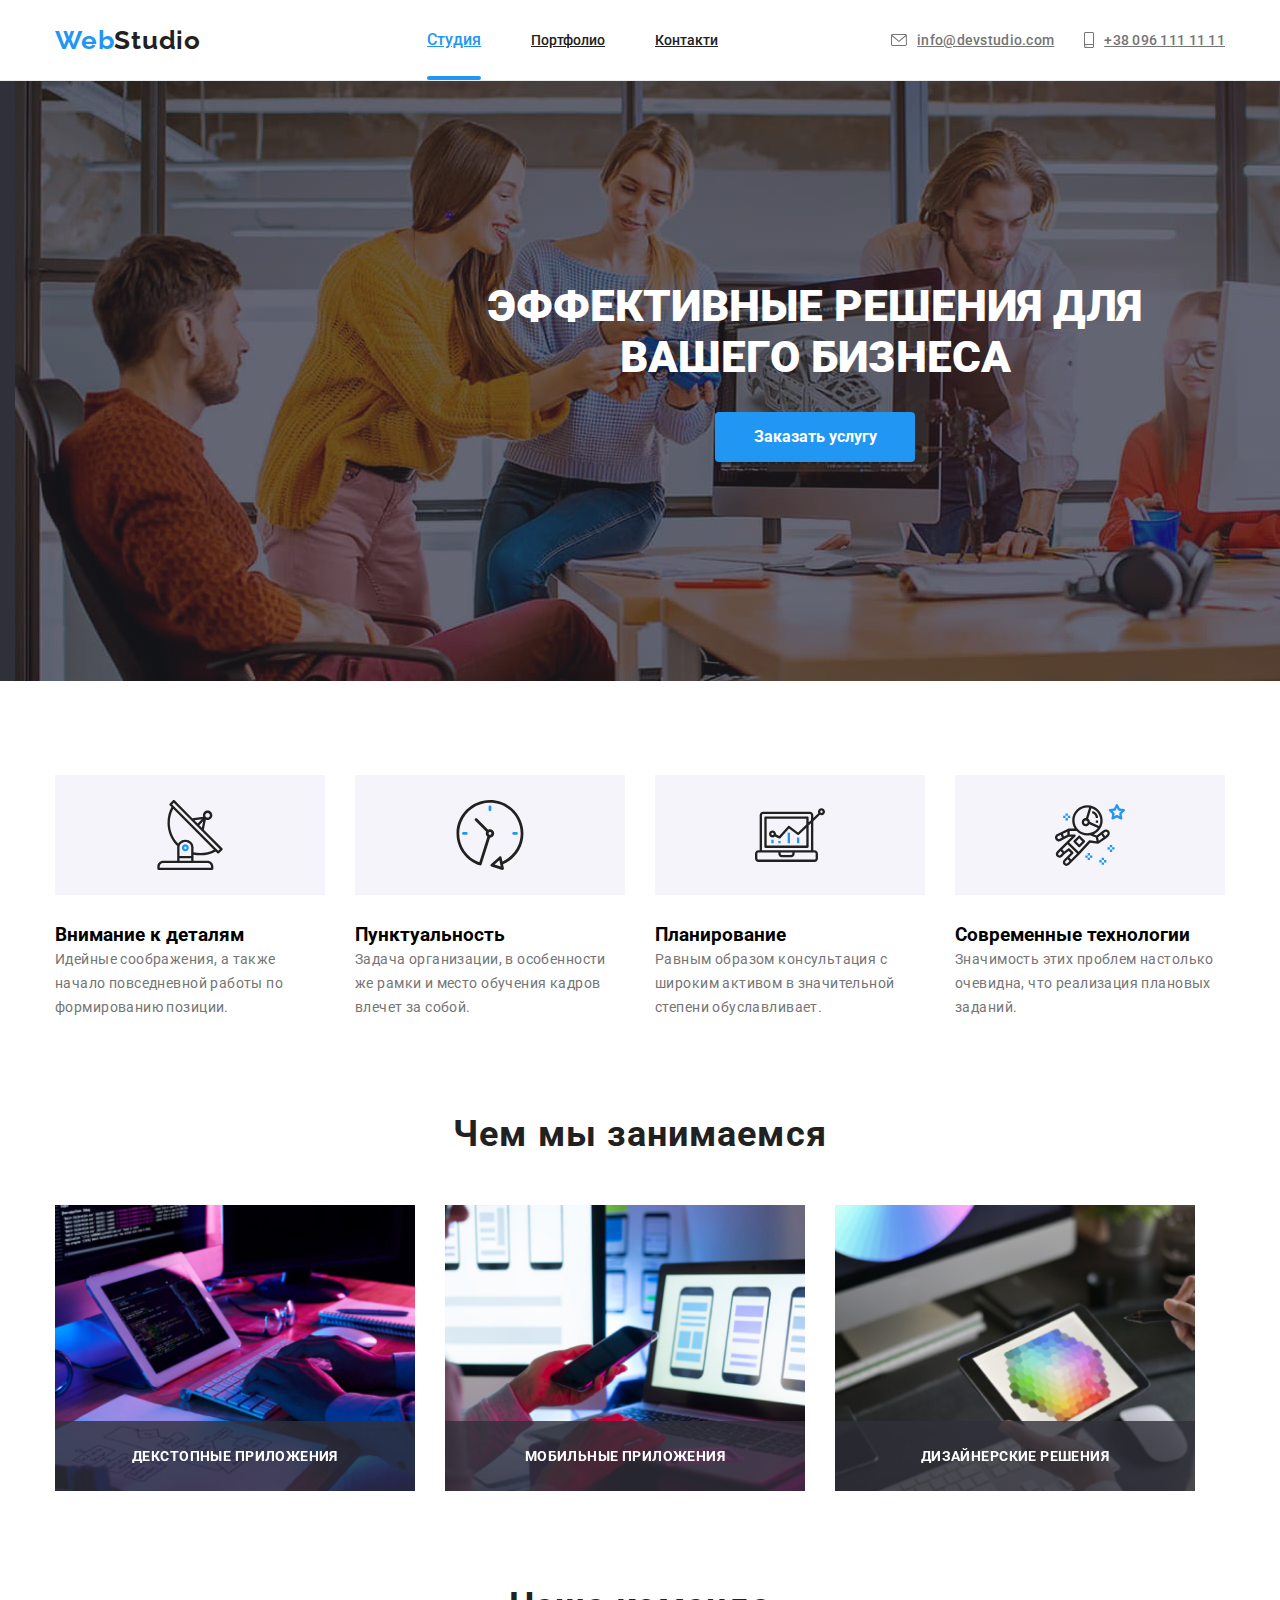
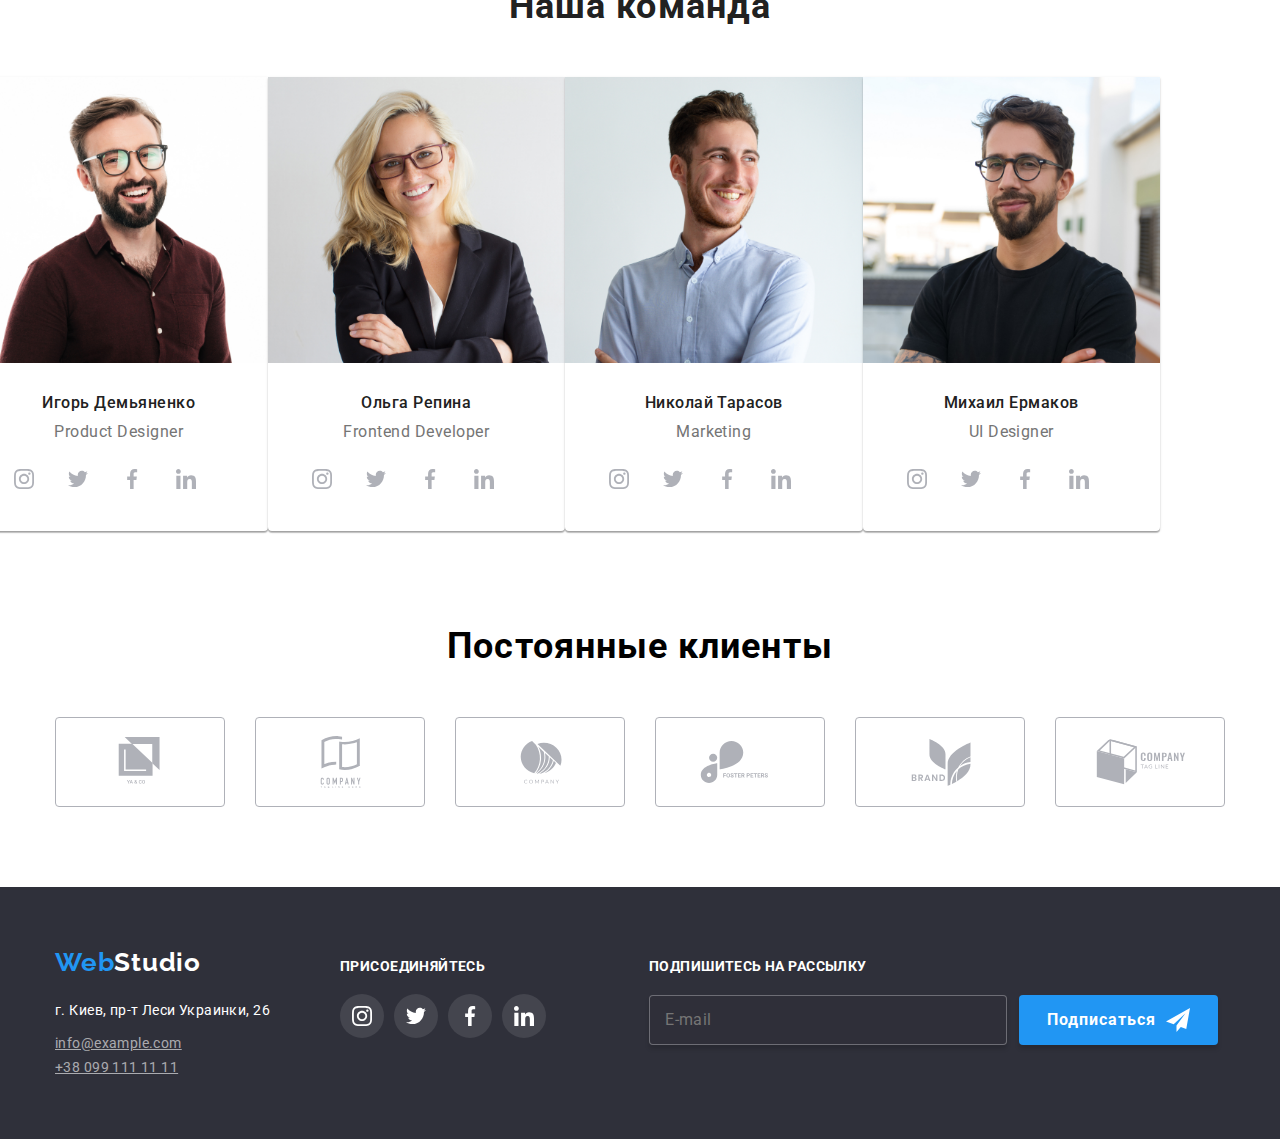
==== commit f2342bf0: "работа с бем, цсс и сцсс" ====
--- a/index.html
+++ b/index.html
@@ -107,7 +107,7 @@
                 </div>
     
                 <div class="container-checkbox">
-                    <label class="container-checkbox__label">
+                    <label class="label container-checkbox__label">
                         <input class="container-checkbox__input" type="checkbox" checked />
                         <svg class="container-checkbox__icon" width="16" height="15">
                             <use href="./images/iconssvg/symbol-defs.svg#icon-icon-check-1"></use>
@@ -199,24 +199,73 @@
 </section>
 
 <!-- Команда-->
-<section class="team">
-    <div class="container-team">
-    <h2 class="text">Наша команда</h2>
-    
-    <ul class="list team__list">
+    <section class="team">
+        <div class="container-team">
+        <h2 class="text">Наша команда</h2>
+      
+        <ul class="list team__list">
+            <li class="team__images">
+        
+        <div class="card card__list">
+            <a href="">
+                <img src="./images/img(3).jpg" alt="мужчина в коричневой рубашке и очках" width="270px"/>
+            </a>
+        </div>
+
+        <div class="team__title">
+            <h3 class="team__text">Игорь Демьяненко</h3>
+            <p lang="en" class="team__card">Product Designer</p>
+        
+        
+            <ul class="cocial-link">
+                <li class="cocial-link__list">
+                    <a href="" class="cocial-link__item">
+                        <svg class="cocial-link__icon" width="20" height="20">
+                            <use href="./images/iconssvg/symbol-defs.svg#icon-instagram"></use>
+                        </svg>
+                    </a>
+                </li>
+        
+                <li class="cocial-link__list">
+                    <a href="" class="cocial-link__item">
+                        <svg class="cocial-link__icon" width="20" height="20">
+                            <use href="./images/iconssvg/symbol-defs.svg#icon-twitter"></use>
+                        </svg>
+                    </a>
+                </li>
+        
+                <li class="cocial-link__list">
+                    <a href="" class="cocial-link__item">
+                        <svg class="cocial-link__icon" width="20" height="20">
+                            <use href="./images/iconssvg/symbol-defs.svg#icon-facebook"></use>
+                        </svg>
+                    </a>
+                </li>
+        
+                <li class="cocial-link__list">
+                    <a href="" class="cocial-link__item">
+                        <svg class="cocial-link__icon" width="20" height="20">
+                            <use href="./images/iconssvg/symbol-defs.svg#icon-linkedin"></use>
+                        </svg>
+                    </a>
+                </li>
+            </ul>
+        </div>
+        </li>
+        
+        
         <li class="team__images">
-            
+        
             <div class="card card__list">
                 <a href="">
-                    <img src="./images/img(3).jpg" alt="мужчина в коричневой рубашке и очках" width="270px"/>
-                </a>
-            </div>
-
+                    <img src="./images/img(4).jpg" alt="женщина в очках и черном пиджаке" width="270px" />
+                </a>
+            </div>
+        
             <div class="team__title">
-                <h3 class="team__text">Игорь Демьяненко</h3>
-                <p lang="en" class="team__card">Product Designer</p>
-            
-            
+                <h3 class="team__text">Ольга Репина</h3>
+                <p lang="en" class="team__card">Frontend Developer</p>
+        
                 <ul class="cocial-link">
                     <li class="cocial-link__list">
                         <a href="" class="cocial-link__item">
@@ -225,7 +274,7 @@
                             </svg>
                         </a>
                     </li>
-            
+        
                     <li class="cocial-link__list">
                         <a href="" class="cocial-link__item">
                             <svg class="cocial-link__icon" width="20" height="20">
@@ -233,7 +282,7 @@
                             </svg>
                         </a>
                     </li>
-            
+        
                     <li class="cocial-link__list">
                         <a href="" class="cocial-link__item">
                             <svg class="cocial-link__icon" width="20" height="20">
@@ -241,7 +290,7 @@
                             </svg>
                         </a>
                     </li>
-            
+        
                     <li class="cocial-link__list">
                         <a href="" class="cocial-link__item">
                             <svg class="cocial-link__icon" width="20" height="20">
@@ -251,205 +300,156 @@
                     </li>
                 </ul>
             </div>
-            </li>
-            
-            
-            <li class="team__images">
-            
-                <div class="card card__list">
-                    <a href="">
-                        <img src="./images/img(4).jpg" alt="женщина в очках и черном пиджаке" width="270px" />
-                    </a>
-                </div>
-            
-                <div class="team__title">
-                    <h3 class="team__text">Ольга Репина</h3>
-                    <p lang="en" class="team__card">Frontend Developer</p>
-            
-                    <ul class="cocial-link">
-                        <li class="cocial-link__list">
-                            <a href="" class="cocial-link__item">
-                                <svg class="cocial-link__icon" width="20" height="20">
-                                    <use href="./images/iconssvg/symbol-defs.svg#icon-instagram"></use>
-                                </svg>
-                            </a>
-                        </li>
-            
-                        <li class="cocial-link__list">
-                            <a href="" class="cocial-link__item">
-                                <svg class="cocial-link__icon" width="20" height="20">
-                                    <use href="./images/iconssvg/symbol-defs.svg#icon-twitter"></use>
-                                </svg>
-                            </a>
-                        </li>
-            
-                        <li class="cocial-link__list">
-                            <a href="" class="cocial-link__item">
-                                <svg class="cocial-link__icon" width="20" height="20">
-                                    <use href="./images/iconssvg/symbol-defs.svg#icon-facebook"></use>
-                                </svg>
-                            </a>
-                        </li>
-            
-                        <li class="cocial-link__list">
-                            <a href="" class="cocial-link__item">
-                                <svg class="cocial-link__icon" width="20" height="20">
-                                    <use href="./images/iconssvg/symbol-defs.svg#icon-linkedin"></use>
-                                </svg>
-                            </a>
-                        </li>
-                    </ul>
-                </div>
-            </li>
-            
-            <li class="team__images">
-            
-                <div class="card card__list">
-                    <a href="">
-                        <img src="./images/img(5).jpg" alt="мужчина в голубой рубашке" width="270px" />
-                    </a>
-                </div>
-            
-                <div class="team__title">
-                    <h3 class="team__text">Николай Тарасов</h3>
-                    <p lang="en" class="team__card">Marketing</p>
-            
-                    <ul class="cocial-link">
-                        <li class="cocial-link__list">
-                            <a href="" class="cocial-link__item">
-                                <svg class="cocial-link__icon" width="20" height="20">
-                                    <use href="./images/iconssvg/symbol-defs.svg#icon-instagram"></use>
-                                </svg>
-                            </a>
-                        </li>
-            
-                        <li class="cocial-link__list">
-                            <a href="" class="cocial-link__item">
-                                <svg class="cocial-link__icon" width="20" height="20">
-                                    <use href="./images/iconssvg/symbol-defs.svg#icon-twitter"></use>
-                                </svg>
-                            </a>
-                        </li>
-            
-                        <li class="cocial-link__list">
-                            <a href="" class="cocial-link__item">
-                                <svg class="cocial-link__icon" width="20" height="20">
-                                    <use href="./images/iconssvg/symbol-defs.svg#icon-facebook"></use>
-                                </svg>
-                            </a>
-                        </li>
-            
-                        <li class="cocial-link__list">
-                            <a href="" class="cocial-link__item">
-                                <svg class="cocial-link__icon" width="20" height="20">
-                                    <use href="./images/iconssvg/symbol-defs.svg#icon-linkedin"></use>
-                                </svg>
-                            </a>
-                        </li>
-                    </ul>
-                </div>
-            </li>
-            
-            <li class="team__images">
-            
-                <div class="card card__list">
-                    <a href="">
-                        <img src="./images/img(6).jpg" alt="мужчина в черной футболке и очках" width="270px" />
-                    </a>
-                </div>
-            
-                <div class="team__title">
-                    <h3 class="team__text">Михаил Ермаков</h3>
-                    <p lang="en" class="team__card">UI Designer</p>
-            
-                    <ul class="cocial-link">
-                        <li class="cocial-link__list">
-                            <a href="" class="cocial-link__item">
-                                <svg class="cocial-link__icon" width="20" height="20">
-                                    <use href="./images/iconssvg/symbol-defs.svg#icon-instagram"></use>
-                                </svg>
-                            </a>
-                        </li>
-            
-                        <li class="cocial-link__list">
-                            <a href="" class="cocial-link__item">
-                                <svg class="cocial-link__icon" width="20" height="20">
-                                    <use href="./images/iconssvg/symbol-defs.svg#icon-twitter"></use>
-                                </svg>
-                            </a>
-                        </li>
-            
-                        <li class="cocial-link__list">
-                            <a href="" class="cocial-link__item">
-                                <svg class="cocial-link__icon" width="20" height="20">
-                                    <use href="./images/iconssvg/symbol-defs.svg#icon-facebook"></use>
-                                </svg>
-                            </a>
-                        </li>
-            
-                        <li class="cocial-link__list">
-                            <a href="" class="cocial-link__item">
-                                <svg class="cocial-link__icon" width="20" height="20">
-                                    <use href="./images/iconssvg/symbol-defs.svg#icon-linkedin"></use>
-                                </svg>
-                            </a>
-                        </li>
-                    </ul>
-                </div>
-            </li>
-            </ul>
-            </div>
-            </section>
+        </li>
+        
+        <li class="team__images">
+        
+            <div class="card card__list">
+                <a href="">
+                    <img src="./images/img(5).jpg" alt="мужчина в голубой рубашке" width="270px" />
+                </a>
+            </div>
+        
+            <div class="team__title">
+                <h3 class="team__text">Николай Тарасов</h3>
+                <p lang="en" class="team__card">Marketing</p>
+        
+                <ul class="cocial-link">
+                    <li class="cocial-link__list">
+                        <a href="" class="cocial-link__item">
+                            <svg class="cocial-link__icon" width="20" height="20">
+                                <use href="./images/iconssvg/symbol-defs.svg#icon-instagram"></use>
+                            </svg>
+                        </a>
+                    </li>
+        
+                    <li class="cocial-link__list">
+                        <a href="" class="cocial-link__item">
+                            <svg class="cocial-link__icon" width="20" height="20">
+                                <use href="./images/iconssvg/symbol-defs.svg#icon-twitter"></use>
+                            </svg>
+                        </a>
+                    </li>
+        
+                    <li class="cocial-link__list">
+                        <a href="" class="cocial-link__item">
+                            <svg class="cocial-link__icon" width="20" height="20">
+                                <use href="./images/iconssvg/symbol-defs.svg#icon-facebook"></use>
+                            </svg>
+                        </a>
+                    </li>
+        
+                    <li class="cocial-link__list">
+                        <a href="" class="cocial-link__item">
+                            <svg class="cocial-link__icon" width="20" height="20">
+                                <use href="./images/iconssvg/symbol-defs.svg#icon-linkedin"></use>
+                            </svg>
+                        </a>
+                    </li>
+                </ul>
+            </div>
+        </li>
+        
+        <li class="team__images">
+        
+            <div class="card card__list">
+                <a href="">
+                    <img src="./images/img(6).jpg" alt="мужчина в черной футболке и очках" width="270px" />
+                </a>
+            </div>
+        
+            <div class="team__title">
+                <h3 class="team__text">Михаил Ермаков</h3>
+                <p lang="en" class="team__card">UI Designer</p>
+        
+                <ul class="cocial-link">
+                    <li class="cocial-link__list">
+                        <a href="" class="cocial-link__item">
+                            <svg class="cocial-link__icon" width="20" height="20">
+                                <use href="./images/iconssvg/symbol-defs.svg#icon-instagram"></use>
+                            </svg>
+                        </a>
+                    </li>
+        
+                    <li class="cocial-link__list">
+                        <a href="" class="cocial-link__item">
+                            <svg class="cocial-link__icon" width="20" height="20">
+                                <use href="./images/iconssvg/symbol-defs.svg#icon-twitter"></use>
+                            </svg>
+                        </a>
+                    </li>
+        
+                    <li class="cocial-link__list">
+                        <a href="" class="cocial-link__item">
+                            <svg class="cocial-link__icon" width="20" height="20">
+                                <use href="./images/iconssvg/symbol-defs.svg#icon-facebook"></use>
+                            </svg>
+                        </a>
+                    </li>
+        
+                    <li class="cocial-link__list">
+                        <a href="" class="cocial-link__item">
+                            <svg class="cocial-link__icon" width="20" height="20">
+                                <use href="./images/iconssvg/symbol-defs.svg#icon-linkedin"></use>
+                            </svg>
+                        </a>
+                    </li>
+                </ul>
+            </div>
+        </li>
+        </ul>
+    </div>
+</section>
                     
 <!-- Клиенты -->
 <section class="clients">
     <div class="container-client">
         <h2 class="title">Постоянные клиенты</h2>
 
-        <ul class="list container-client__list">
-            <li class="container-client__logo">
-                <a class="conteiner-client__link" href="">
-                    <svg class="container-client__svg" width="170" height="90">
+        <ul class="client__list">
+            <li class="client__item">
+                <a href="#" class="client__link">
+                    <svg class="client__icon" width="170" height="90">
                         <use href="./images/iconssvg/symbol-defs.svg#icon-logo-1"></use>
                     </svg>
                 </a>
             </li>
-
-            <li class="container-client__logo">
-                <a class="conteiner-client__link" href="">
-                    <svg class="conteiner-client__svg" width="170" height="90">
+        
+            <li class="client__item">
+                <a href="#" class="client__link">
+                    <svg class="client__icon" width="170" height="90">
                         <use href="./images/iconssvg/symbol-defs.svg#icon-logo-2"></use>
                     </svg>
                 </a>
             </li>
-
-            <li class="container-client__logo">
-                <a class="conteiner-client__link" href="">
-                    <svg class="conteiner-client__svg" width="170" height="90">
+        
+            <li class="client__item">
+                <a href="#" class="client__link">
+                    <svg class="client__icon" width="170" height="90">
                         <use href="./images/iconssvg/symbol-defs.svg#icon-logo-3"></use>
                     </svg>
                 </a>
             </li>
-
-            <li class="container-client__logo">
-                <a class="conteiner-client__link" href="">
-                    <svg class="conteiner-client__svg" width="170" height="90">
+        
+            <li class="client__item">
+                <a href="#" class="client__link">
+                    <svg class="client__icon" width="170" height="90">
                         <use href="./images/iconssvg/symbol-defs.svg#icon-logo-4"></use>
                     </svg>
                 </a>
             </li>
-
-            <li class="container-client__logo">
-                <a class="conteiner-client__link" href="">
-                    <svg class="conteiner-client__svg" width="170" height="90">
+        
+            <li class="client__item">
+                <a href="#" class="client__link">
+                    <svg class="client__icon" width="170" height="90">
                         <use href="./images/iconssvg/symbol-defs.svg#icon-logo-5"></use>
                     </svg>
                 </a>
             </li>
-
-            <li class="container-client__logo">
-                <a class="conteiner-client__link" href="">
-                    <svg class="conteiner-client__svg" width="170" height="90">
+        
+            <li class="client__item">
+                <a href="#" class="client__link">
+                    <svg class="client__icon" width="170" height="90">
                         <use href="./images/iconssvg/symbol-defs.svg#icon-logo-6"></use>
                     </svg>
                 </a>
--- a/css/main.css
+++ b/css/main.css
@@ -3,13 +3,13 @@
 ::after,
 ::before {
   -webkit-box-sizing: border-box;
-  box-sizing: border-box;
+          box-sizing: border-box;
 }
 
 :root {
   -moz-tab-size: 4;
   -o-tab-size: 4;
-  tab-size: 4;
+     tab-size: 4;
 }
 
 html {
@@ -31,7 +31,7 @@
 
 abbr[title] {
   -webkit-text-decoration: underline dotted;
-  text-decoration: underline dotted;
+          text-decoration: underline dotted;
 }
 
 b,
@@ -228,7 +228,7 @@
   border-radius: 2px;
   background-color: #2196f3;
   -webkit-transform: translateY(1px);
-  transform: translateY(1px);
+          transform: translateY(1px);
   -webkit-transition: fill 250ms cubic-bezier(0.4, 0, 0.2, 1);
   transition: fill 250ms cubic-bezier(0.4, 0, 0.2, 1);
 }
@@ -624,23 +624,15 @@
 }
 
 .container-checkbox {
-  margin-bottom: 30px;
-  color: #757575;
-  font-style: normal;
-  font-weight: normal;
-  font-size: 14px;
-  line-height: 24px;
-  letter-spacing: 0.03em;
-  text-align: center;
-}
-
-.container-checkbox__text {
-  display: -webkit-box;
-  display: -ms-flexbox;
-  display: flex;
-  -webkit-text-decoration-line: underline;
-          text-decoration-line: underline;
-  color: #2196f3;
+  display: -webkit-box;
+  display: -ms-flexbox;
+  display: flex;
+  -webkit-box-orient: vertical;
+  -webkit-box-direction: normal;
+      -ms-flex-direction: column;
+          flex-direction: column;
+  margin-top: 20px;
+  margin-bottom: 0px;
 }
 
 .container-checkbox__label {
@@ -653,29 +645,52 @@
   -webkit-box-pack: center;
       -ms-flex-pack: center;
           justify-content: center;
+  font-size: 14px;
+  line-height: 1.714;
+  letter-spacing: 0.03em;
   cursor: pointer;
 }
 
+.container-checkbox__input {
+  position: absolute;
+  width: 1px;
+  height: 1px;
+  margin: -1px;
+  border: 0;
+  padding: 0;
+  white-space: nowrap;
+  -webkit-clip-path: inset(100%);
+          clip-path: inset(100%);
+  clip: rect(0 0 0 0);
+  overflow: hidden;
+}
+
+.container-checkbox__icon {
+  margin-right: 7px;
+  width: 16px;
+  height: 15px;
+  border: 2px solid #212121;
+  border-radius: 2px;
+  fill: white;
+  -webkit-transition-property: fill, background-color, border-color;
+  transition-property: fill, background-color, border-color;
+  -webkit-transition-duration: 250ms;
+          transition-duration: 250ms;
+  -webkit-transition-timing-function: cubic-bezier(0.4, 0, 0.2, 1);
+          transition-timing-function: cubic-bezier(0.4, 0, 0.2, 1);
+}
+.container-checkbox__input:focus + .container-checkbox__icon {
+  border-color: #2196f3;
+}
 .container-checkbox__input:checked + .container-checkbox__icon {
   background-color: #2196f3;
-  background-image: url(../images/iconssvg/symbol-defs.svg#icon-icon-check-1);
-  background-size: contain;
   border-color: #2196f3;
-  border-radius: 2px;
-}
-
-.container-checkbox__icon {
-  display: inline-block;
-  margin-right: 9px;
-  border: 2px solid #212121;
-  fill: white;
-}
-
-.container-checkbox__label {
-  -webkit-appearance: none;
-  -moz-appearance: none;
-  position: absolute;
-  cursor: pointer;
+  border: 0px solid transparent;
+}
+
+.container-checkbox__text {
+  color: #2196f3;
+  text-decoration: underline;
 }
 
 .container-checkbox__button {
@@ -875,8 +890,6 @@
 .team__images {
   width: 270px;
   background: white;
-  margin-left: 30px;
-  margin-right: -30px;
   -ms-flex-preferred-size: calc(100% / 4 - 30px);
       flex-basis: calc(100% / 4 - 30px);
   border-radius: 0px 0px 4px 4px;
@@ -996,37 +1009,31 @@
   margin-bottom: 50px;
 }
 
-.container-client__list {
-  display: -webkit-box;
-  display: -ms-flexbox;
-  display: flex;
-  -webkit-box-pack: justify;
-      -ms-flex-pack: justify;
-          justify-content: space-between;
-  margin-left: -30px;
-  margin-right: -30px;
-  padding-left: 0;
-  margin-top: 0;
-  margin-bottom: 0;
-}
-
-.container-client__logo {
-  display: -webkit-box;
-  display: -ms-flexbox;
-  display: flex;
+.client__list {
+  padding: 0;
+  list-style: none;
+  display: -webkit-box;
+  display: -ms-flexbox;
+  display: flex;
+  margin: 0 0 0 -30px;
+}
+
+.client__link {
+  text-decoration: none;
+  margin-left: 30px;
+  border: 1px solid #afb1b8;
+  border-radius: 4px;
+  width: 170px;
+  height: 90px;
+  display: -webkit-box;
+  display: -ms-flexbox;
+  display: flex;
+  -webkit-box-align: center;
+      -ms-flex-align: center;
+          align-items: center;
   -webkit-box-pack: center;
       -ms-flex-pack: center;
           justify-content: center;
-  -webkit-box-align: center;
-      -ms-flex-align: center;
-          align-items: center;
-  color: #afb1b8;
-  border-radius: 4px;
-  border: 1px solid #afb1b8;
-  margin-right: 30px;
-  -ms-flex-preferred-size: calc(100% / 6 - 30px);
-      flex-basis: calc(100% / 6 - 30px);
-  cursor: pointer;
   -webkit-transition-property: border;
   transition-property: border;
   -webkit-transition-duration: 250ms;
@@ -1034,8 +1041,12 @@
   -webkit-transition-timing-function: cubic-bezier(0.4, 0, 0.2, 1);
           transition-timing-function: cubic-bezier(0.4, 0, 0.2, 1);
 }
-
-.container-client__svg {
+.client__link:hover, .client__link:focus {
+  border: 1px solid #2196f3;
+  border-radius: 4px;
+}
+
+.client__icon {
   fill: #afb1b8;
   -webkit-transition-property: fill;
   transition-property: fill;
@@ -1044,15 +1055,7 @@
   -webkit-transition-timing-function: cubic-bezier(0.4, 0, 0.2, 1);
           transition-timing-function: cubic-bezier(0.4, 0, 0.2, 1);
 }
-
-.container-client__logo .conteiner-client__link:hover,
-.container-client__logo .conteiner-client__link:focus {
-  border-radius: 4px;
-  border: 1px solid #2196f3;
-}
-
-.container-client__logo .container-client__link:hover .container-client__svg,
-.container-client__logo .container-client__link:focus .container-client__svg {
+.client__link:hover .client__icon, .client__link:focus .client__icon {
   fill: #2196f3;
 }
 
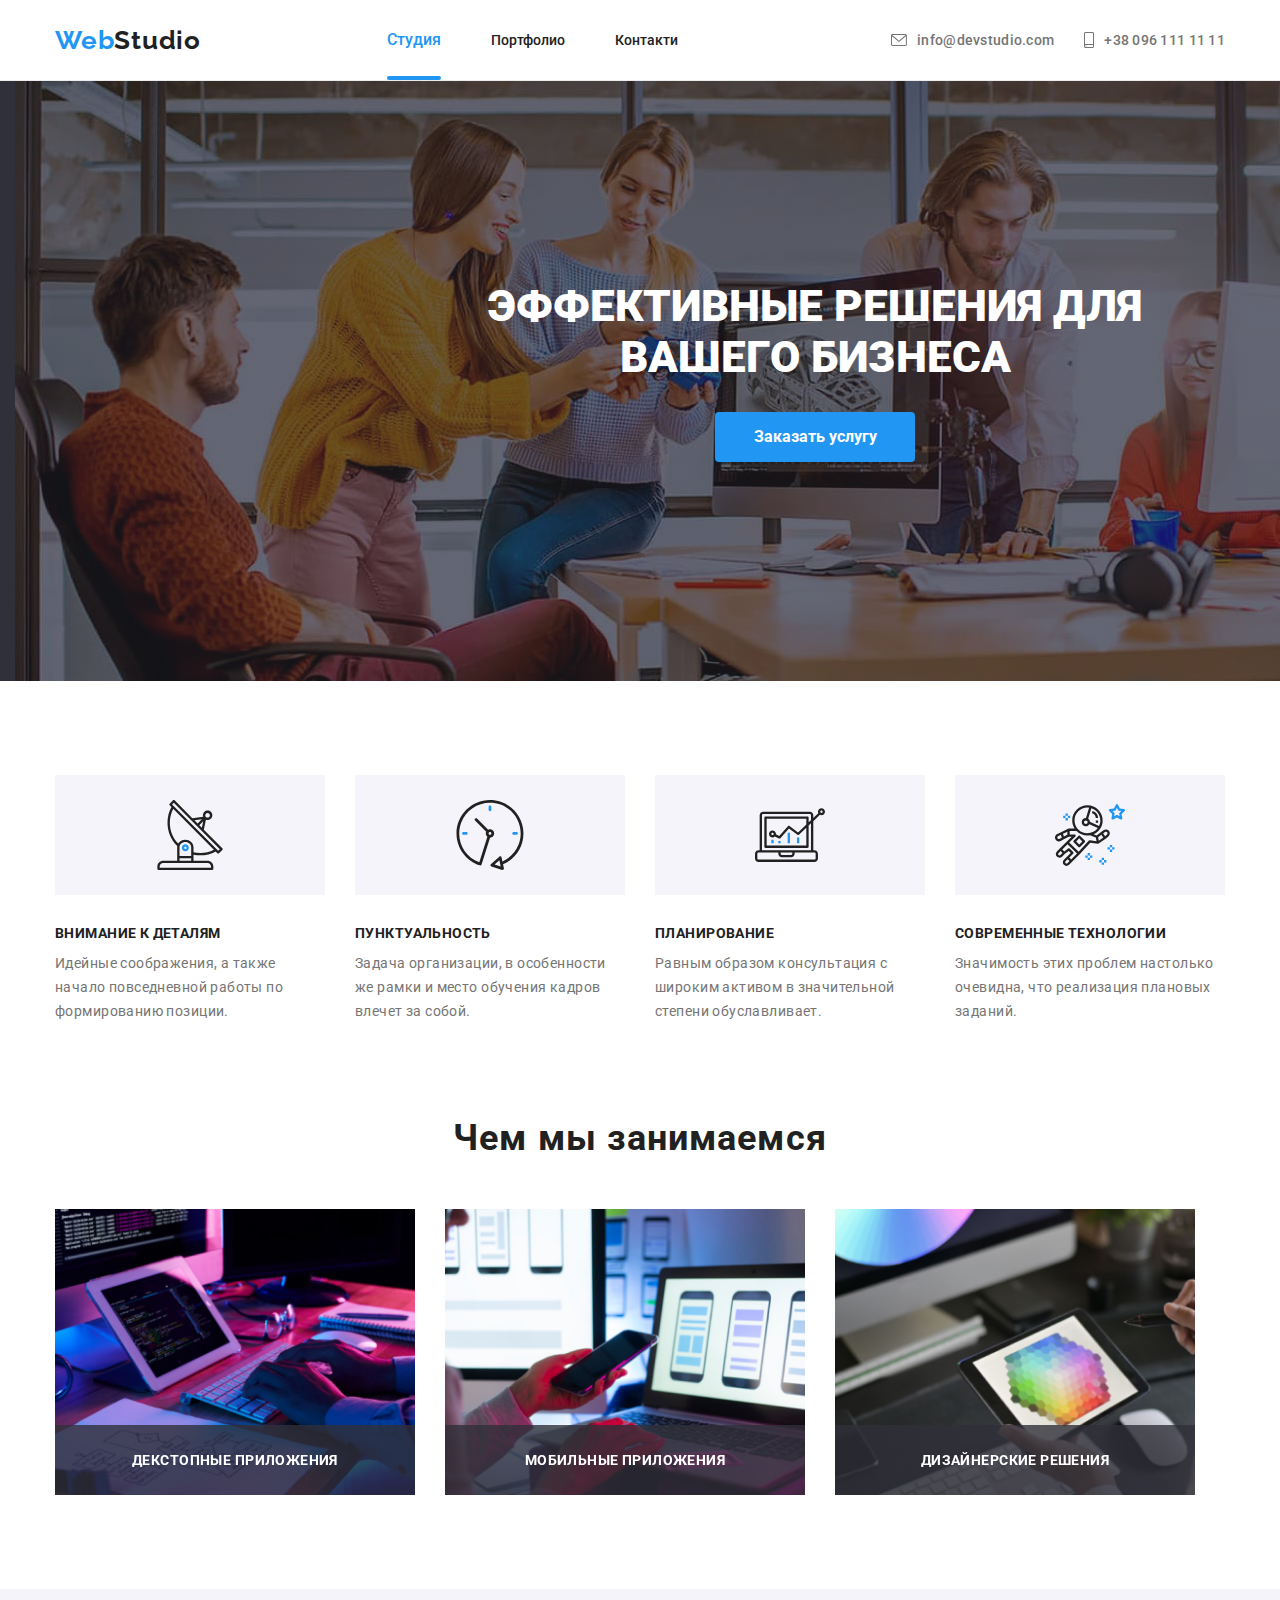
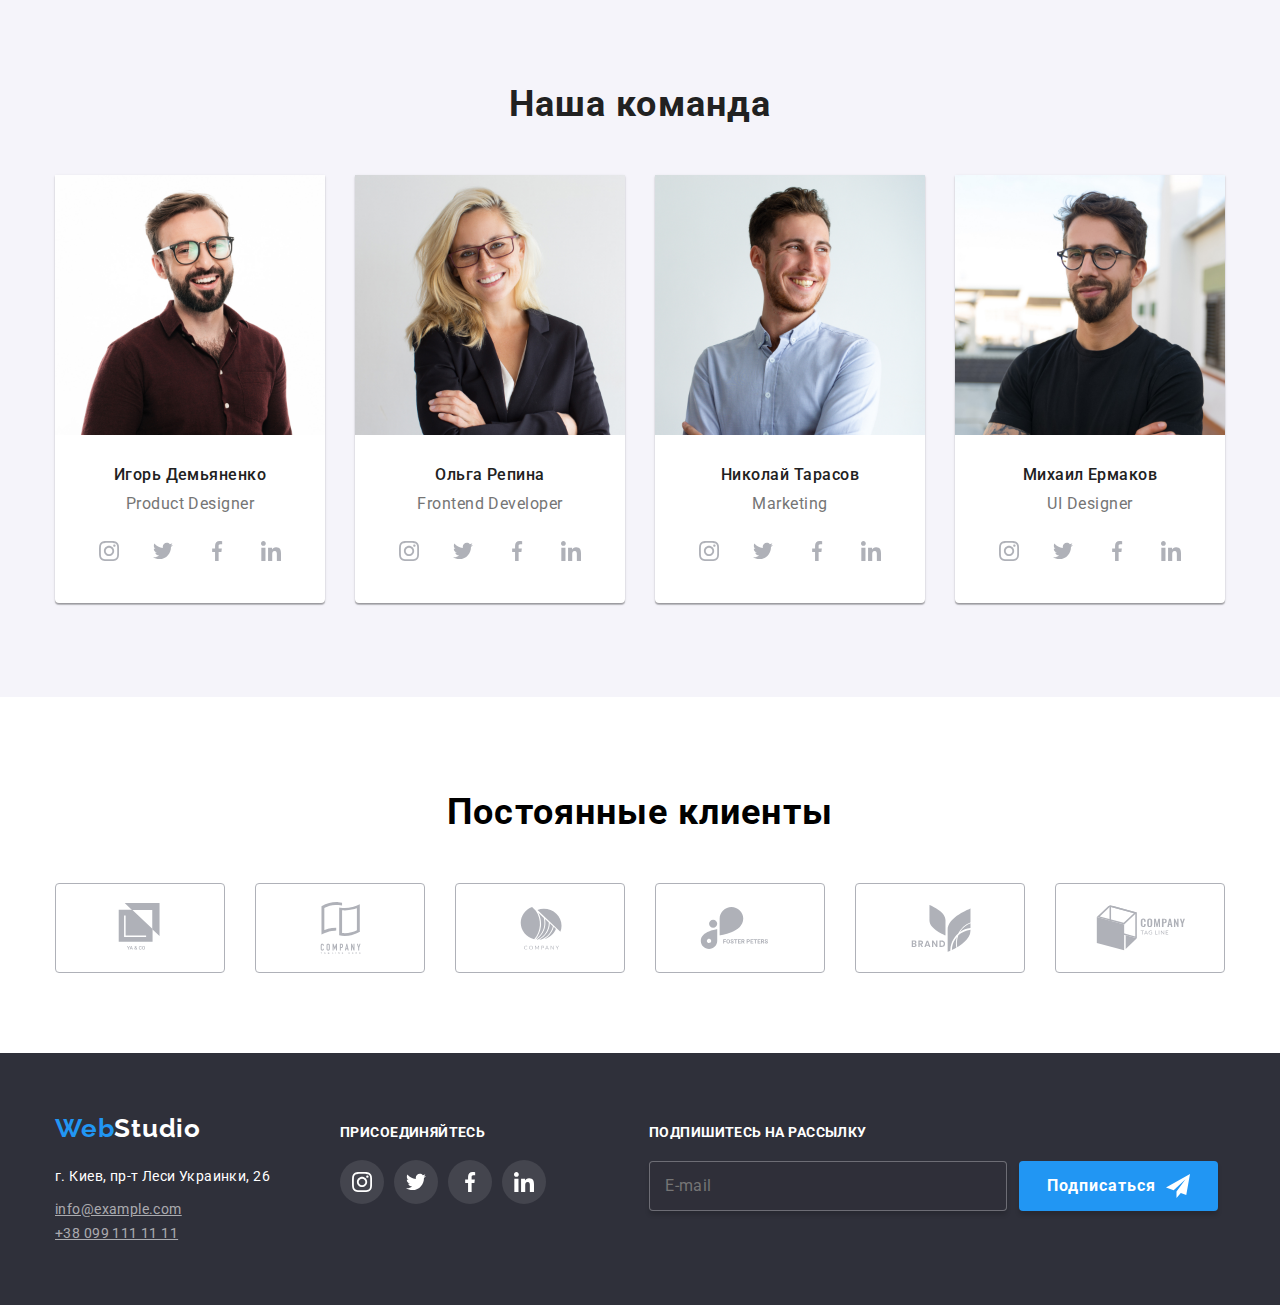
==== commit 0ddcffbd: "исправление ошибок" ====
--- a/index.html
+++ b/index.html
@@ -22,27 +22,27 @@
 
         <a class="logo header__logo">Web<span class="logo__text">Studio</span></a>
 
-        <nav class="main-nav">
-            <ul class="navigation main-nav__navigation">
-                <li class="main-nav__item"><a href="" class="main-nav__links">Студия</a></li>
-                <li class="main-nav__item"><a href="./portfolio.html" class="main-nav__link">Портфолио</a></li>
-                <li class="main-nav__item"><a href="" class="main-nav__link">Контакти</a></li>
+        <nav class="navigation">
+            <ul class="navigation-list ">
+                <li class="navigation-list__item"><a href="" class="navigation-list__links">Студия</a></li>
+                <li class="navigation-list__item"><a href="./portfolio.html" class="navigation-list__link">Портфолио</a></li>
+                <li class="navigation-list__item"><a href="" class="navigation-list__link">Контакти</a></li>
             </ul>
         </nav>
            
 
 
-    <ul class="navigation info-contacts">
-        <li class="info-contacts__item">
-            <a href="mailto:info@example.com" class="info-contacts__mail" aria-label="envelope">
-                <svg class="info-contacts__icon" width="16" height="12">
+    <ul class="header-contacts">
+        <li class="header-contacts__item">
+            <a href="mailto:info@example.com" class="header-contacts__link" aria-label="envelope">
+                <svg class="header-contacts__icon" width="16" height="12">
                     <use href="./images/iconssvg/symbol-defs.svg#icon-envelope-hover"></use>
                 </svg>
                 info@devstudio.com</a>
         </li>
-        <li class="info-contacts__item">
-            <a href="tel:+380961111111" class="info-contacts__tel" aria-label="smartphone">
-                <svg class="info-contacts__icon" width="10" height="16">
+        <li class="header-contacts__item">
+            <a href="tel:+380961111111" class="header-contacts__link" aria-label="smartphone">
+                <svg class="header-contacts__icon" width="10" height="16">
                     <use href="./images/iconssvg/symbol-defs.svg#icon-smartphone"></use>
                 </svg>
                 +38 096 111 11 11</a>
@@ -57,7 +57,7 @@
     <section class="hero">
         <div class="container-overlay hero__container">
             <h1 class="hero__name">ЭФФЕКТИВНЫЕ РЕШЕНИЯ ДЛЯ ВАШЕГО БИЗНЕСА</h1>
-            <button class="hero__current" data-modal-open>Заказать услугу</button>
+            <button class="hero__button" data-modal-open>Заказать услугу</button>
         </div>
     </section>
 
@@ -120,46 +120,46 @@
         </div>
     </div>
 
-<section>
-    <div class="container__feature">
-    <ul class="container__feature--card">
-
-        <li class="container__feature--item">
-            <svg class="container__feature--list" width="70" height="70">
+<section class="feature">
+    <div class="feature__container">
+    <ul class="feature-card">
+
+        <li class="feature-card__item">
+            <svg class="feature-card__icon" width="70" height="70">
                 <use href="./images/iconssvg/symbol-defs.svg#icon-antenna-1"></use>
             </svg>
-            <h3 class="container__feature--item">Внимание к деталям</h3>
-            <p class="container__feature--info">Идейные соображения, а также начало повседневной
+            <h3 class="feature-card__text">Внимание к деталям</h3>
+            <p class="feature-card__info">Идейные соображения, а также начало повседневной
                 работы по формированию позиции.
             </p>
         </li>
 
-        <li class="container__feature--item">
-            <svg class="container__feature--list" width="70" height="70">
+        <li class="feature-card__item">
+            <svg class="feature-card__icon" width="70" height="70">
                 <use href="./images/iconssvg/symbol-defs.svg#icon-clock"></use>
             </svg>
-            <h3 class="container__feature--item">Пунктуальность</h3>
-            <p class="container__feature--info">Задача организации,
+            <h3 class="feature-card__text">Пунктуальность</h3>
+            <p class="feature-card__info">Задача организации,
                 в особенности же рамки и место обучения кадров влечет за собой.
             </p>
         </li>
 
-        <li class="container__feature--item">
-            <svg class="container__feature--list" width="70" height="70">
+        <li class="feature-card__item">
+            <svg class="feature-card__icon" width="70" height="70">
                 <use href="./images/iconssvg/symbol-defs.svg#icon-diagram"></use>
             </svg>
-            <h3 class="container__feature--item">Планирование</h3>
-            <p class="container__feature--info">Равным образом консультация
+            <h3 class="feature-card__text">Планирование</h3>
+            <p class="feature-card__info">Равным образом консультация
                 с широким активом в значительной степени обуславливает.
             </p>
         </li>
 
-        <li class="container__feature--item">
-            <svg class="container__feature--list" width="70" height="70">
+        <li class="feature-card__item">
+            <svg class="feature-card__icon" width="70" height="70">
                 <use href="./images/iconssvg/symbol-defs.svg#icon-astronaut"></use>
             </svg>
-            <h3 class="container__feature--item">Современные технологии</h3>
-            <p class="container__feature--info">Значимость этих проблем настолько очевидна,
+            <h3 class="feature-card__text">Современные технологии</h3>
+            <p class="feature-card__info">Значимость этих проблем настолько очевидна,
                 что реализация плановых заданий.
             </p>
         </li>
@@ -169,27 +169,28 @@
 
 
 <!-- Примеры работ-->
-<section>
-    <div class="container__main">
-    <h2 class="container__alert">Чем мы занимаемся</h2>
-    <ul class="container__card">
-
-        <li class="container__images">
-            <p class="container__images--overlay">ДЕКСТОПНЫЕ ПРИЛОЖЕНИЯ</p>
+<section class="operate">
+    <div class="operate__container">
+    <h2 class="operate__text">Чем мы занимаемся</h2>
+    
+    <ul class="operate__list">
+
+        <li class="operate__item">
+            <p class="operate__item--overlay">ДЕКСТОПНЫЕ ПРИЛОЖЕНИЯ</p>
             <a href="">
                 <img src="./images/img.png" alt="кодирование программы" />
             </a>
         </li>
 
-        <li class="container__images">
-            <p class="container__images--overlay">МОБИЛЬНЫЕ ПРИЛОЖЕНИЯ</p>
+        <li class="operate__item">
+            <p class="operate__item--overlay">МОБИЛЬНЫЕ ПРИЛОЖЕНИЯ</p>
             <a href="">
                 <img src="./images/img(1).png" alt="сопряжение тефефона с ноутбуком" />
             </a>                   
         </li>
 
-        <li class="container__images">
-            <p class="container__images--overlay">ДИЗАЙНЕРСКИЕ РЕШЕНИЯ</p>
+        <li class="operate__item">
+            <p class="operate__item--overlay">ДИЗАЙНЕРСКИЕ РЕШЕНИЯ</p>
             <a href="">
                 <img src="./images/img(2).png" alt="рисунок на планшете" />
             </a>                    
@@ -203,48 +204,46 @@
         <div class="container-team">
         <h2 class="text">Наша команда</h2>
       
-        <ul class="list team__list">
-            <li class="team__images">
-        
-        <div class="card card__list">
-            <a href="">
+        <ul class="list team__item">
+            <li class="team__list">
+        
+        <div class="team__tumb">
                 <img src="./images/img(3).jpg" alt="мужчина в коричневой рубашке и очках" width="270px"/>
-            </a>
         </div>
 
         <div class="team__title">
-            <h3 class="team__text">Игорь Демьяненко</h3>
-            <p lang="en" class="team__card">Product Designer</p>
-        
-        
-            <ul class="cocial-link">
-                <li class="cocial-link__list">
-                    <a href="" class="cocial-link__item">
-                        <svg class="cocial-link__icon" width="20" height="20">
+            <h3 class="team__name">Игорь Демьяненко</h3>
+            <p lang="en" class="team__profesion">Product Designer</p>
+        
+        
+            <ul class="cocial__list">
+                <li class="cocial__item">
+                    <a href="" class="cocial__icon">
+                        <svg class="cocial__svg" width="20" height="20">
                             <use href="./images/iconssvg/symbol-defs.svg#icon-instagram"></use>
                         </svg>
                     </a>
                 </li>
         
-                <li class="cocial-link__list">
-                    <a href="" class="cocial-link__item">
-                        <svg class="cocial-link__icon" width="20" height="20">
+                <li class="cocial__item">
+                    <a href="" class="cocial__icon">
+                        <svg class="cocial__svg" width="20" height="20">
                             <use href="./images/iconssvg/symbol-defs.svg#icon-twitter"></use>
                         </svg>
                     </a>
                 </li>
         
-                <li class="cocial-link__list">
-                    <a href="" class="cocial-link__item">
-                        <svg class="cocial-link__icon" width="20" height="20">
+                <li class="cocial__item">
+                    <a href="" class="cocial__icon">
+                        <svg class="cocial__svg" width="20" height="20">
                             <use href="./images/iconssvg/symbol-defs.svg#icon-facebook"></use>
                         </svg>
                     </a>
                 </li>
         
-                <li class="cocial-link__list">
-                    <a href="" class="cocial-link__item">
-                        <svg class="cocial-link__icon" width="20" height="20">
+                <li class="cocial__item">
+                    <a href="" class="cocial__icon">
+                        <svg class="cocial__svg" width="20" height="20">
                             <use href="./images/iconssvg/symbol-defs.svg#icon-linkedin"></use>
                         </svg>
                     </a>
@@ -254,46 +253,44 @@
         </li>
         
         
-        <li class="team__images">
-        
-            <div class="card card__list">
-                <a href="">
+        <li class="team__list">
+        
+            <div class="team__tumb">
                     <img src="./images/img(4).jpg" alt="женщина в очках и черном пиджаке" width="270px" />
-                </a>
             </div>
         
             <div class="team__title">
-                <h3 class="team__text">Ольга Репина</h3>
-                <p lang="en" class="team__card">Frontend Developer</p>
-        
-                <ul class="cocial-link">
-                    <li class="cocial-link__list">
-                        <a href="" class="cocial-link__item">
-                            <svg class="cocial-link__icon" width="20" height="20">
+                <h3 class="team__name">Ольга Репина</h3>
+                <p lang="en" class="team__profesion">Frontend Developer</p>
+        
+                <ul class="cocial__list">
+                    <li class="cocial__item">
+                        <a href="" class="cocial__icon">
+                            <svg class="cocial__svg" width="20" height="20">
                                 <use href="./images/iconssvg/symbol-defs.svg#icon-instagram"></use>
                             </svg>
                         </a>
                     </li>
         
-                    <li class="cocial-link__list">
-                        <a href="" class="cocial-link__item">
-                            <svg class="cocial-link__icon" width="20" height="20">
+                    <li class="cocial__item">
+                        <a href="" class="cocial__icon">
+                            <svg class="cocial__svg" width="20" height="20">
                                 <use href="./images/iconssvg/symbol-defs.svg#icon-twitter"></use>
                             </svg>
                         </a>
                     </li>
         
-                    <li class="cocial-link__list">
-                        <a href="" class="cocial-link__item">
-                            <svg class="cocial-link__icon" width="20" height="20">
+                    <li class="cocial__item">
+                        <a href="" class="cocial__icon">
+                            <svg class="cocial__svg" width="20" height="20">
                                 <use href="./images/iconssvg/symbol-defs.svg#icon-facebook"></use>
                             </svg>
                         </a>
                     </li>
         
-                    <li class="cocial-link__list">
-                        <a href="" class="cocial-link__item">
-                            <svg class="cocial-link__icon" width="20" height="20">
+                    <li class="cocial__item">
+                        <a href="" class="cocial__icon">
+                            <svg class="cocial__svg" width="20" height="20">
                                 <use href="./images/iconssvg/symbol-defs.svg#icon-linkedin"></use>
                             </svg>
                         </a>
@@ -302,46 +299,44 @@
             </div>
         </li>
         
-        <li class="team__images">
-        
-            <div class="card card__list">
-                <a href="">
-                    <img src="./images/img(5).jpg" alt="мужчина в голубой рубашке" width="270px" />
-                </a>
+        <li class="team__list">
+        
+            <div class="team__tumb">
+                <img src="./images/img(5).jpg" alt="мужчина в голубой рубашке" width="270px" />
             </div>
         
             <div class="team__title">
-                <h3 class="team__text">Николай Тарасов</h3>
-                <p lang="en" class="team__card">Marketing</p>
-        
-                <ul class="cocial-link">
-                    <li class="cocial-link__list">
-                        <a href="" class="cocial-link__item">
-                            <svg class="cocial-link__icon" width="20" height="20">
+                <h3 class="team__name">Николай Тарасов</h3>
+                <p lang="en" class="team__profesion">Marketing</p>
+        
+                <ul class="cocial__list">
+                    <li class="cocial__item">
+                        <a href="" class="cocial__icon">
+                            <svg class="cocial__svg" width="20" height="20">
                                 <use href="./images/iconssvg/symbol-defs.svg#icon-instagram"></use>
                             </svg>
                         </a>
                     </li>
         
-                    <li class="cocial-link__list">
-                        <a href="" class="cocial-link__item">
-                            <svg class="cocial-link__icon" width="20" height="20">
+                    <li class="cocial__item">
+                        <a href="" class="cocial__icon">
+                            <svg class="cocial__svg" width="20" height="20">
                                 <use href="./images/iconssvg/symbol-defs.svg#icon-twitter"></use>
                             </svg>
                         </a>
                     </li>
         
-                    <li class="cocial-link__list">
-                        <a href="" class="cocial-link__item">
-                            <svg class="cocial-link__icon" width="20" height="20">
+                    <li class="cocial__item">
+                        <a href="" class="cocial__icon">
+                            <svg class="cocial__svg" width="20" height="20">
                                 <use href="./images/iconssvg/symbol-defs.svg#icon-facebook"></use>
                             </svg>
                         </a>
                     </li>
         
-                    <li class="cocial-link__list">
-                        <a href="" class="cocial-link__item">
-                            <svg class="cocial-link__icon" width="20" height="20">
+                <li class="cocial__item">
+                    <a href="" class="cocial__icon">
+                        <svg class="cocial__svg" width="20" height="20">
                                 <use href="./images/iconssvg/symbol-defs.svg#icon-linkedin"></use>
                             </svg>
                         </a>
@@ -350,46 +345,44 @@
             </div>
         </li>
         
-        <li class="team__images">
-        
-            <div class="card card__list">
-                <a href="">
-                    <img src="./images/img(6).jpg" alt="мужчина в черной футболке и очках" width="270px" />
-                </a>
+        <li class="team__list">
+        
+            <div class="team__tumb">
+                 <img src="./images/img(6).jpg" alt="мужчина в черной футболке и очках" width="270px" />
             </div>
         
             <div class="team__title">
-                <h3 class="team__text">Михаил Ермаков</h3>
-                <p lang="en" class="team__card">UI Designer</p>
-        
-                <ul class="cocial-link">
-                    <li class="cocial-link__list">
-                        <a href="" class="cocial-link__item">
-                            <svg class="cocial-link__icon" width="20" height="20">
+                <h3 class="team__name">Михаил Ермаков</h3>
+                <p lang="en" class="team__profesion">UI Designer</p>
+        
+                <ul class="cocial__list">
+                    <li class="cocial__item">
+                        <a href="" class="cocial__icon">
+                            <svg class="cocial__svg" width="20" height="20">
                                 <use href="./images/iconssvg/symbol-defs.svg#icon-instagram"></use>
                             </svg>
                         </a>
                     </li>
         
-                    <li class="cocial-link__list">
-                        <a href="" class="cocial-link__item">
-                            <svg class="cocial-link__icon" width="20" height="20">
+                    <li class="cocial__item">
+                        <a href="" class="cocial__icon">
+                            <svg class="cocial__svg" width="20" height="20">
                                 <use href="./images/iconssvg/symbol-defs.svg#icon-twitter"></use>
                             </svg>
                         </a>
                     </li>
         
-                    <li class="cocial-link__list">
-                        <a href="" class="cocial-link__item">
-                            <svg class="cocial-link__icon" width="20" height="20">
+                    <li class="cocial__item">
+                        <a href="" class="cocial__icon">
+                            <svg class="cocial__svg" width="20" height="20">
                                 <use href="./images/iconssvg/symbol-defs.svg#icon-facebook"></use>
                             </svg>
                         </a>
                     </li>
         
-                    <li class="cocial-link__list">
-                        <a href="" class="cocial-link__item">
-                            <svg class="cocial-link__icon" width="20" height="20">
+                    <li class="cocial__item">
+                        <a href="" class="cocial__icon">
+                            <svg class="cocial__svg" width="20" height="20">
                                 <use href="./images/iconssvg/symbol-defs.svg#icon-linkedin"></use>
                             </svg>
                         </a>
@@ -403,7 +396,7 @@
                     
 <!-- Клиенты -->
 <section class="clients">
-    <div class="container-client">
+    <div class="client-container">
         <h2 class="title">Постоянные клиенты</h2>
 
         <ul class="client__list">
--- a/css/main.css
+++ b/css/main.css
@@ -163,6 +163,8 @@
 ul,
 li {
   list-style-type: none;
+  margin: 0;
+  padding: 0;
 }
 
 /* icon */
@@ -206,7 +208,7 @@
   letter-spacing: 0.03em;
 }
 
-.navigation {
+.navigation-list {
   display: -webkit-box;
   display: -ms-flexbox;
   display: flex;
@@ -214,8 +216,8 @@
   margin-left: 93px;
 }
 
-.main-nav__navigation .main-nav__links::after,
-.main-nav__navigation .main-nav__current::after {
+.navigation-list .navigation-list__links::after,
+.navigation-list .navigation-list__current::after {
   content: "";
   display: -webkit-box;
   display: -ms-flexbox;
@@ -233,16 +235,17 @@
   transition: fill 250ms cubic-bezier(0.4, 0, 0.2, 1);
 }
 
-.main-nav__navigation > .main-nav__item:not(:last-child) {
+.navigation-list > .navigation-list__item:not(:last-child) {
   margin-right: 50px;
 }
 
-.main-nav__navigation .main-nav__link {
+.navigation-list .navigation-list__link {
   color: #212121;
   font-style: normal;
   font-weight: 500;
   font-size: 14px;
   cursor: pointer;
+  text-decoration: none;
   -webkit-transition-property: color;
   transition-property: color;
   -webkit-transition-duration: 250ms;
@@ -251,8 +254,8 @@
           transition-timing-function: cubic-bezier(0.4, 0, 0.2, 1);
 }
 
-.main-nav__navigation .main-nav__link:hover,
-.main-nav__navigation .main-nav__link:focus {
+.navigation-list .navigation-list__link:hover,
+.navigation-list .navigation-list__link:focus {
   color: #2196f3;
   background: white;
   text-decoration: none;
@@ -260,15 +263,16 @@
           transform: translateY(1px);
 }
 
-.main-nav__navigation .main-nav__current {
+.navigation-list__item .navigation-list__current {
   color: #2196f3;
 }
 
-.main-nav__links,
-.main-nav__link {
+.navigation-list__links,
+.navigation-list__link {
   font-style: normal;
   font-weight: 500;
   cursor: pointer;
+  text-decoration: none;
   color: #2196f3;
   padding-bottom: 30px;
   position: relative;
@@ -276,23 +280,25 @@
   transition: fill 250ms cubic-bezier(0.4, 0, 0.2, 1);
 }
 
-.main-nav__current {
+.navigation-list__current {
   font-style: normal;
   font-weight: 500;
   cursor: pointer;
   color: #2196f3;
   position: relative;
   padding-bottom: 31px;
-}
-
-.info-contacts {
+  text-decoration: none;
+}
+
+.header-contacts {
   display: -webkit-box;
   display: -ms-flexbox;
   display: flex;
   margin-left: auto;
-}
-
-.info-contacts__item .info-contacts__icon {
+  padding-left: 0;
+}
+
+.header-contacts__icon {
   margin-right: 10px;
   -webkit-box-align: center;
       -ms-flex-align: center;
@@ -305,16 +311,15 @@
   -webkit-transition-timing-function: cubic-bezier(0.4, 0, 0.2, 1);
           transition-timing-function: cubic-bezier(0.4, 0, 0.2, 1);
 }
-
-.info-contacts > .info-contacts__item:not(:last-child) {
+.header-contacts__icon:focus, .header-contacts__icon:hover {
+  fill: #2196f3;
+}
+
+.header-contacts > .header-contacts__item:not(:last-child) {
   margin-right: 30px;
 }
 
-.info-contacts__icon:focus {
-  fill: #2196f3;
-}
-
-.info-contacts__mail {
+.header-contacts__link {
   display: -webkit-box;
   display: -ms-flexbox;
   display: flex;
@@ -323,35 +328,12 @@
           align-items: center;
   font-style: normal;
   font-weight: 500;
+  text-decoration: none;
   font-size: 14px;
   line-height: 16px;
   letter-spacing: 0.02em;
   color: #757575;
   cursor: pointer;
-}
-
-.info-contacts__tel {
-  display: -webkit-box;
-  display: -ms-flexbox;
-  display: flex;
-  -webkit-box-align: center;
-      -ms-flex-align: center;
-          align-items: center;
-  font-style: normal;
-  font-weight: 500;
-  font-size: 14px;
-  line-height: 16px;
-  letter-spacing: 0.02em;
-  color: #757575;
-}
-
-.info-contacts__item .info-contacts__mail:focus,
-.info-contacts__item .info-contacts__tel:focus {
-  color: #2196f3;
-}
-
-.info-contacts__item .info-contacts__mail,
-.info-contacts__item .info-contacts__tel {
   -webkit-transition-property: color;
   transition-property: color;
   -webkit-transition-duration: 250ms;
@@ -359,22 +341,8 @@
   -webkit-transition-timing-function: cubic-bezier(0.4, 0, 0.2, 1);
           transition-timing-function: cubic-bezier(0.4, 0, 0.2, 1);
 }
-
-.info-contacts .info-contacts__mail:focus .info-contacts__icon,
-.info-contacts .info-contacts__tel:focus .info-contacts__icon {
-  fill: #2196f3;
-}
-
-.info-contacts .info-contacts__item:hover .info-contacts__mail,
-.info-contacts .info-contacts__item:focus .info-contacts__mail,
-.info-contacts .info-contacts__item:hover .info-contacts__tel,
-.info-contacts .info-contacts__item:focus .info-contacts__tel {
+.header-contacts__link:focus, .header-contacts__link:hover {
   color: #2196f3;
-}
-
-.info-contacts .info-contacts__item:hover .info-contacts__icon,
-.info-contacts .info-contacts__item:focus .info-contacts__icon {
-  fill: #2196f3;
 }
 
 .hero {
@@ -417,7 +385,7 @@
   margin: auto;
 }
 
-.hero__current {
+.hero__button {
   font-style: normal;
   font-weight: bold;
   font-size: 16px;
@@ -730,17 +698,7 @@
   background-color: #188ce8;
 }
 
-.feature {
-  font-style: normal;
-  font-weight: bold;
-  font-size: 14px;
-  line-height: 16px;
-  letter-spacing: 0.03em;
-  text-transform: uppercase;
-  color: #212121;
-}
-
-.container__feature {
+.feature__container {
   width: 1200px;
   padding-left: 15px;
   padding-right: 15px;
@@ -749,7 +707,7 @@
   margin-right: auto;
 }
 
-.container__feature--card {
+.feature-card {
   display: -webkit-box;
   display: -ms-flexbox;
   display: flex;
@@ -761,30 +719,36 @@
   margin-right: -30px;
 }
 
-.container__feature--item {
+.feature-card__item {
   -ms-flex-preferred-size: calc(100% / 4 - 30px);
       flex-basis: calc(100% / 4 - 30px);
   margin-right: 30px;
 }
-.container__feature--item-item h3 {
+
+.feature-card__text {
+  font-style: normal;
+  font-weight: bold;
+  font-size: 14px;
+  line-height: 16px;
+  letter-spacing: 0.03em;
+  text-transform: uppercase;
+  color: #212121;
   margin-top: 0;
   margin-bottom: 10px;
-  font-size: 14px;
-}
-.container__feature--item-item p {
-  width: 270px;
-}
-
-.container__feature--info {
+}
+
+.feature-card__info {
   font-style: normal;
   font-weight: normal;
   font-size: 14px;
   line-height: 24px;
   letter-spacing: 0.03em;
   color: #757575;
-}
-
-.container__feature--list {
+  text-align: left;
+  width: 270px;
+}
+
+.feature-card__icon {
   display: -webkit-box;
   display: -ms-flexbox;
   display: flex;
@@ -795,7 +759,7 @@
   margin-bottom: 30px;
 }
 
-.container__main {
+.operate__container {
   width: 1200px;
   padding-left: 15px;
   padding-right: 15px;
@@ -805,7 +769,7 @@
   margin-right: auto;
 }
 
-.container__alert {
+.operate__text {
   font-style: normal;
   font-weight: bold;
   font-size: 36px;
@@ -816,7 +780,7 @@
   text-align: center;
 }
 
-.container__card {
+.operate__list {
   display: -webkit-box;
   display: -ms-flexbox;
   display: flex;
@@ -828,14 +792,14 @@
   margin-right: 0;
 }
 
-.container__images {
+.operate__item {
   -ms-flex-preferred-size: calc(100% / 3 - 30px);
       flex-basis: calc(100% / 3 - 30px);
   margin-right: 30px;
   position: relative;
 }
 
-.container__images .container__images--overlay {
+.operate__item .operate__item--overlay {
   position: absolute;
   width: 100%;
   height: auto;
@@ -853,15 +817,18 @@
   background-color: rgba(47, 48, 58, 0.8);
 }
 
-.conteiner-team {
-  width: 1200px;
+.team {
+  background: #f5f4fa;
+}
+
+.container-team {
+  max-width: 1200px;
   padding-left: 15px;
   padding-right: 15px;
   padding-top: 94px;
   padding-bottom: 94px;
   margin-left: auto;
   margin-right: auto;
-  background: #f5f4fa;
 }
 
 .text {
@@ -875,7 +842,7 @@
   margin-bottom: 50px;
 }
 
-.team__list {
+.team__item {
   display: -webkit-box;
   display: -ms-flexbox;
   display: flex;
@@ -887,9 +854,10 @@
   margin-bottom: 0;
 }
 
-.team__images {
+.team__list {
   width: 270px;
   background: white;
+  margin-left: 30px;
   -ms-flex-preferred-size: calc(100% / 4 - 30px);
       flex-basis: calc(100% / 4 - 30px);
   border-radius: 0px 0px 4px 4px;
@@ -902,7 +870,7 @@
   padding: 30px 32px;
 }
 
-.team__text {
+.team__name {
   font-style: normal;
   font-weight: 500;
   font-size: 16px;
@@ -912,7 +880,7 @@
   margin-bottom: 10px;
 }
 
-.team__card {
+.team__profesion {
   font-style: normal;
   font-weight: normal;
   font-size: 16px;
@@ -922,23 +890,23 @@
   margin-bottom: 16px;
 }
 
-.cocial-link {
+.cocial__list {
   display: -webkit-box;
   display: -ms-flexbox;
   display: flex;
   padding-left: 0;
 }
 
-.cocial-link__list {
+.cocial__item {
   margin-right: 10px;
   border-radius: 50%;
 }
 
-.cocial-link__list:last-child {
+.cocial__item:last-child {
   margin-right: 0;
 }
 
-.cocial-link__item {
+.cocial__icon {
   display: -webkit-box;
   display: -ms-flexbox;
   display: flex;
@@ -950,6 +918,7 @@
   -webkit-box-pack: center;
       -ms-flex-pack: center;
           justify-content: center;
+  border-radius: 50%;
   -webkit-transition-property: background-color;
   transition-property: background-color;
   -webkit-transition-duration: 250ms;
@@ -958,12 +927,12 @@
           transition-timing-function: cubic-bezier(0.4, 0, 0.2, 1);
 }
 
-.cocial-link__item:last-child {
+.cocial__icon:last-child {
   margin-right: 0;
   padding: 12px;
 }
 
-.cocial-link__icon {
+.cocial__svg {
   fill: #afb1b8;
   -webkit-transition-property: fill;
   transition-property: fill;
@@ -973,23 +942,23 @@
           transition-timing-function: cubic-bezier(0.4, 0, 0.2, 1);
 }
 
-.cocial-link__item:focus {
+.cocial__icon:focus {
   background-color: #2196f3;
 }
 
-.cocial-link .cocial-link__list:hover .cocial-link__icon,
-.cocial-link .cocial-link__list:focus .cocial-link__icon {
+.cocial__list .cocial__item:hover .cocial__svg,
+.cocial__list .cocial__item:focus .cocial__svg {
   fill: white;
   -webkit-transition: opacity 1s, height 1s;
   transition: opacity 1s, height 1s;
 }
 
-.cocial-link .cocial-link__list:hover,
-.cocial-link .cocial-link__list:focus {
+.cocial__list .cocial__icon:hover,
+.cocial__list .cocial__icon:focus {
   background-color: #2196f3;
 }
 
-.container-client {
+.client-container {
   width: 1200px;
   padding-left: 15px;
   padding-right: 15px;
@@ -1277,7 +1246,7 @@
   padding-bottom: 94px;
 }
 
-.conteiner {
+.portfolio-conteiner {
   max-width: 1200px;
   padding-left: 15px;
   padding-right: 15px;
@@ -1285,7 +1254,7 @@
   margin-right: auto;
 }
 
-.list-button {
+.filters__list {
   display: -webkit-box;
   display: -ms-flexbox;
   display: flex;
@@ -1295,18 +1264,18 @@
           justify-content: center;
 }
 
-.list-button > .list-button__title:not(:last-child) {
+.filters__list > .filters__item:not(:last-child) {
   margin-right: 8px;
 }
 
-.list-button .list-button__btn {
+.filters__list .filters__button {
   display: inline-block;
   border: 1px solid transparent;
   border-radius: 4px;
   padding: 11px 22px;
 }
 
-.list-button__btn {
+.filters__button {
   font-style: normal;
   font-weight: 500;
   font-size: 16px;
@@ -1325,8 +1294,8 @@
           transition-timing-function: cubic-bezier(0.4, 0, 0.2, 1);
 }
 
-.list-button__title .list-button__btn:hover,
-.list-button__title .list-button__btn:focus {
+.filters__item .filters__button:hover,
+.filters__item .filters__button:focus {
   color: white;
   background: #2196f3;
   cursor: pointer;
@@ -1342,18 +1311,16 @@
           transition-timing-function: cubic-bezier(0.4, 0, 0.2, 1);
 }
 
-.list-button__list:focus .list-button__btn {
+.filters__link:focus .filters__button {
   background-color: #2196f3;
 }
 
-.list-button__btn {
-  font-style: normal;
-  font-weight: 500;
-  font-size: 16px;
-  line-height: 26px;
-}
-
-.conteiner__list--portfolio {
+h2,
+p {
+  text-decoration: none;
+}
+
+.portfolio__list {
   display: -webkit-box;
   display: -ms-flexbox;
   display: flex;
@@ -1365,7 +1332,7 @@
   padding: 0;
 }
 
-.conteiner__card--portfolio {
+.portfolio__item {
   border: 1px solid rgba(238, 238, 238, 0.8);
   margin-left: 30px;
   margin-top: 30px;
@@ -1382,42 +1349,15 @@
           transition-timing-function: cubic-bezier(0.4, 0, 0.2, 1);
 }
 
-.conteiner__card--item {
-  padding: 20px 24px;
-}
-
-.conteiner__portfolio--info {
-  font-style: normal;
-  font-weight: bold;
-  font-size: 18px;
-  line-height: 36px;
-  letter-spacing: 0.06em;
-  color: #212121;
-  background: white;
-  text-decoration: none;
-}
-
-.conteiner__portfolio--finger {
-  font-style: normal;
-  font-weight: normal;
-  font-size: 16px;
-  line-height: 30px;
-  letter-spacing: 0.03em;
-  color: #757575;
-  background: white;
-  text-decoration: none;
-  margin-top: 4px;
-}
-
-.conteiner__card--portfolio:hover,
-.conteiner__card--portfolio:focus {
+.portfolio__item:hover,
+.portfolio__item:focus {
   -webkit-box-shadow: 0px 1px 1px rgba(0, 0, 0, 0.12), 0px 4px 4px rgba(0, 0, 0, 0.06), 1px 4px 6px rgba(0, 0, 0, 0.16);
           box-shadow: 0px 1px 1px rgba(0, 0, 0, 0.12), 0px 4px 4px rgba(0, 0, 0, 0.06), 1px 4px 6px rgba(0, 0, 0, 0.16);
   -webkit-transform: translate(0);
           transform: translate(0);
 }
 
-.conteiner__card--list {
+.portfolio__tumb {
   position: relative;
   width: 368px;
   height: 294px;
@@ -1427,14 +1367,14 @@
   overflow: hidden;
 }
 
-.conteiner__art--card:hover .conteiner__portfolio--overlay,
-.conteiner__art--card:focus .conteiner__portfolio--overlay {
+.portfolio__link:hover .portfolio__box,
+.portfolio__link:focus .portfolio__box {
   -webkit-transform: translateY(0);
           transform: translateY(0);
   opacity: 1;
 }
 
-.conteiner__portfolio--overlay {
+.portfolio__box {
   position: absolute;
   top: 0;
   left: 0;
@@ -1450,7 +1390,7 @@
   transition: transform 250ms cubic-bezier(0.4, 0, 0.2, 1), -webkit-transform 250ms cubic-bezier(0.4, 0, 0.2, 1);
 }
 
-.conteiner__text--overlay {
+.portfolio__overlay {
   font-style: normal;
   font-weight: normal;
   font-size: 18px;
@@ -1458,4 +1398,31 @@
   letter-spacing: 0.03em;
   color: white;
   padding: 63px 24px;
+}
+
+.portfolio__card {
+  padding: 20px 24px;
+}
+
+.portfolio__info {
+  font-style: normal;
+  font-weight: bold;
+  font-size: 18px;
+  line-height: 36px;
+  letter-spacing: 0.06em;
+  color: #212121;
+  background: white;
+  text-decoration: none;
+}
+
+.portfolio__finger {
+  font-style: normal;
+  font-weight: normal;
+  font-size: 16px;
+  line-height: 30px;
+  letter-spacing: 0.03em;
+  color: #757575;
+  background: white;
+  text-decoration: none;
+  margin-top: 4px;
 }/*# sourceMappingURL=main.css.map */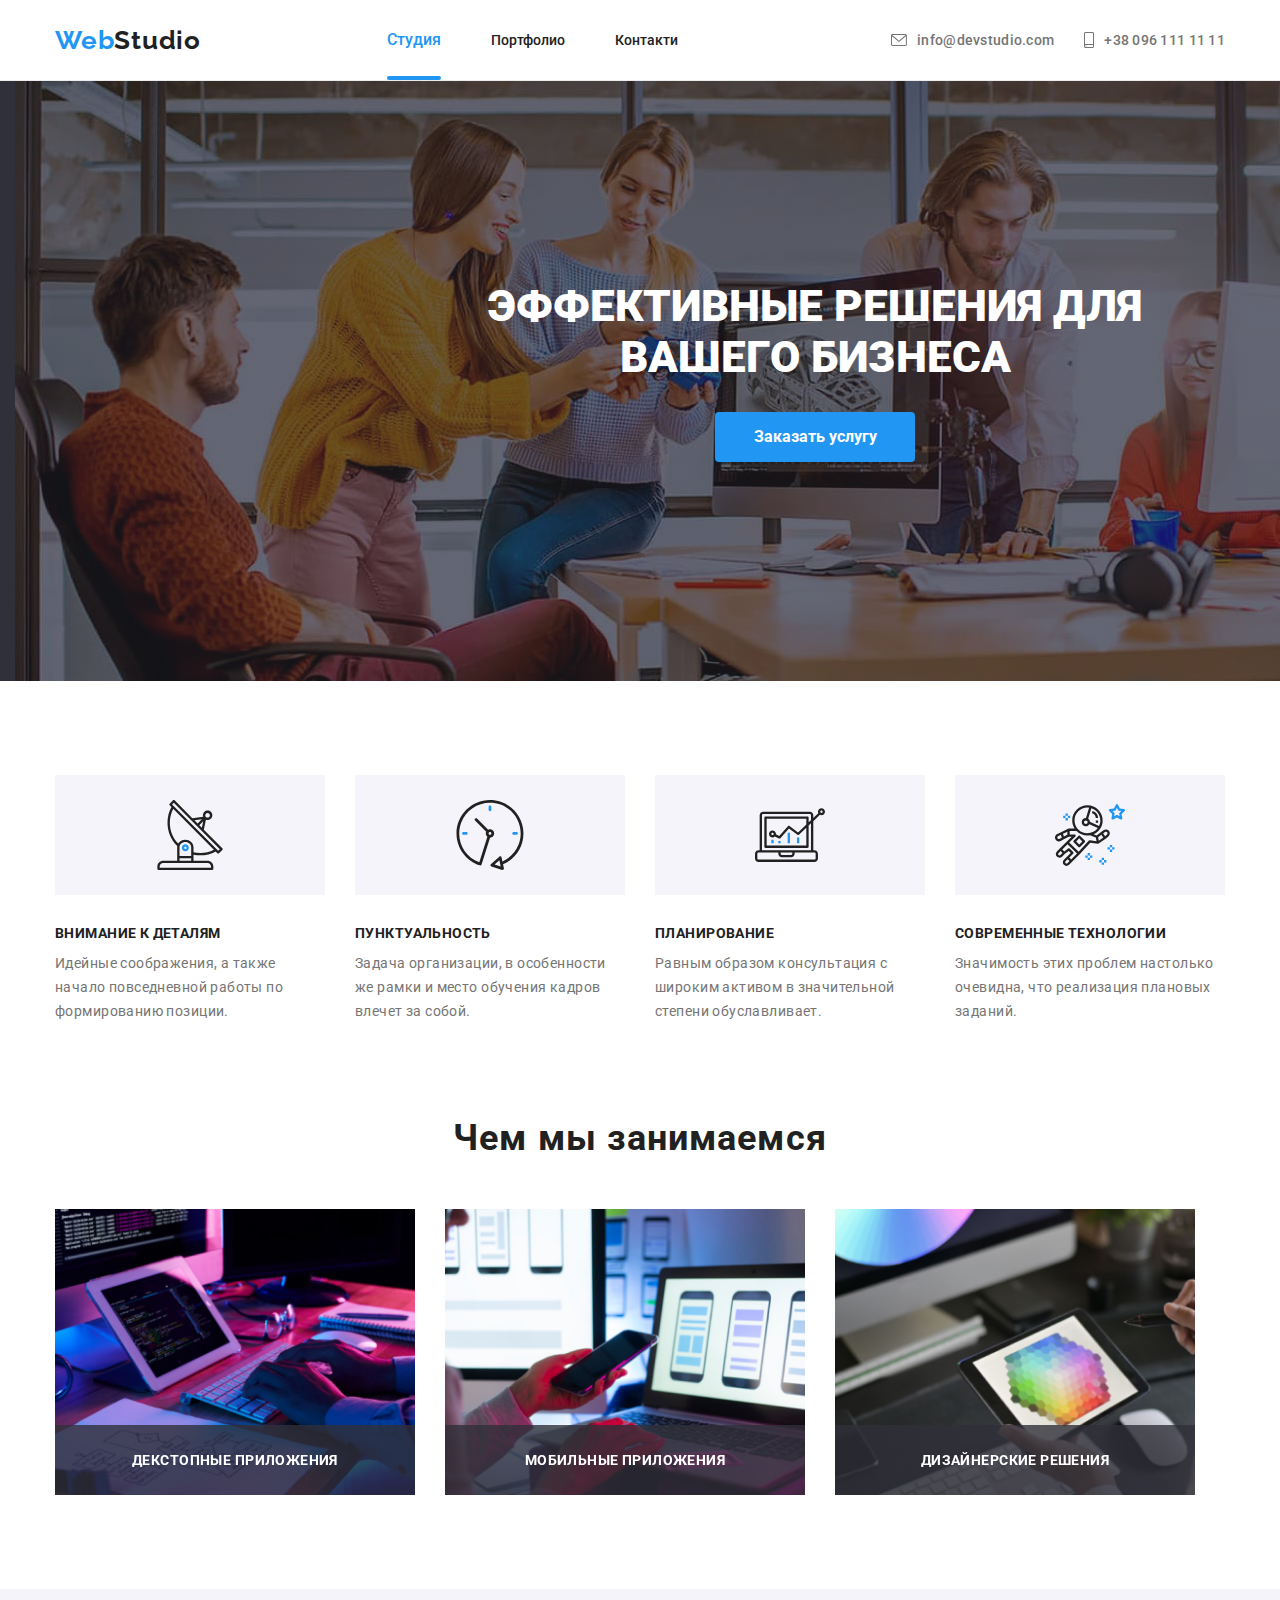
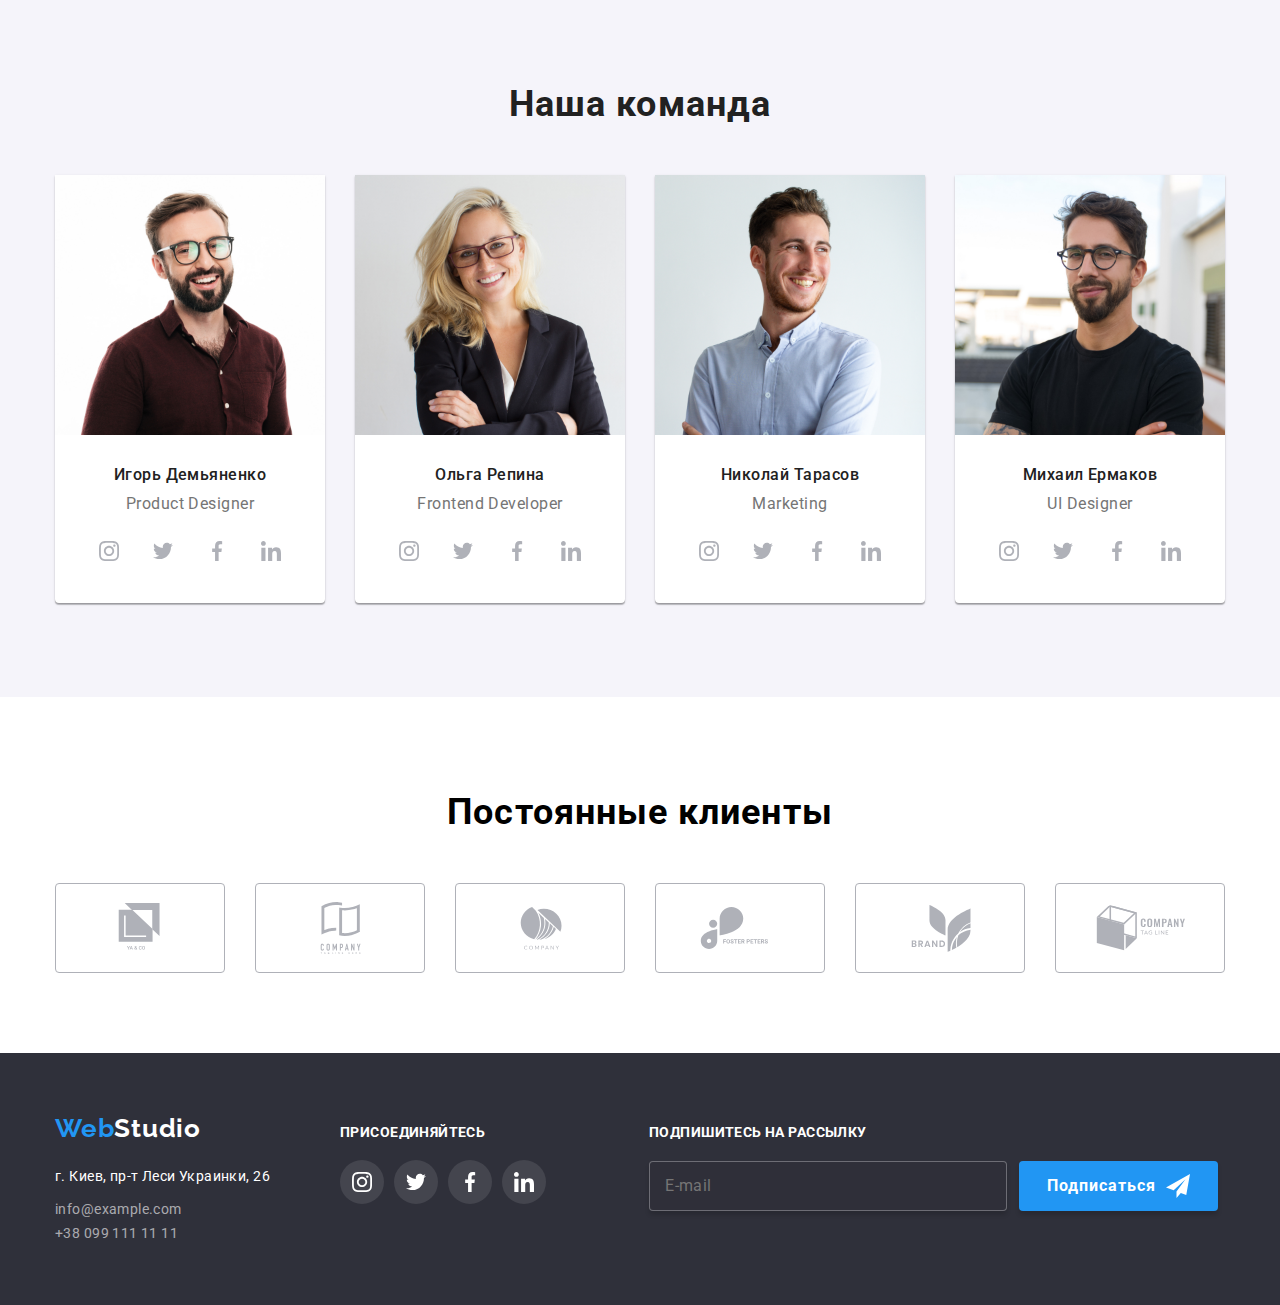
==== commit 82ff66c7: "последние правки в дз" ====
--- a/index.html
+++ b/index.html
@@ -24,25 +24,25 @@
 
         <nav class="navigation">
             <ul class="navigation-list ">
-                <li class="navigation-list__item"><a href="" class="navigation-list__links">Студия</a></li>
-                <li class="navigation-list__item"><a href="./portfolio.html" class="navigation-list__link">Портфолио</a></li>
-                <li class="navigation-list__item"><a href="" class="navigation-list__link">Контакти</a></li>
+                <li class="navigation__item"><a href="" class="navigation__links">Студия</a></li>
+                <li class="navigation__item"><a href="./portfolio.html" class="navigation__link">Портфолио</a></li>
+                <li class="navigation__item"><a href="" class="navigation__link">Контакти</a></li>
             </ul>
         </nav>
            
 
 
     <ul class="header-contacts">
-        <li class="header-contacts__item">
-            <a href="mailto:info@example.com" class="header-contacts__link" aria-label="envelope">
-                <svg class="header-contacts__icon" width="16" height="12">
+        <li class="header__item">
+            <a href="mailto:info@example.com" class="header__link" aria-label="envelope">
+                <svg class="header__icon" width="16" height="12">
                     <use href="./images/iconssvg/symbol-defs.svg#icon-envelope-hover"></use>
                 </svg>
                 info@devstudio.com</a>
         </li>
-        <li class="header-contacts__item">
-            <a href="tel:+380961111111" class="header-contacts__link" aria-label="smartphone">
-                <svg class="header-contacts__icon" width="10" height="16">
+        <li class="header__item">
+            <a href="tel:+380961111111" class="header__link" aria-label="smartphone">
+                <svg class="header__icon" width="10" height="16">
                     <use href="./images/iconssvg/symbol-defs.svg#icon-smartphone"></use>
                 </svg>
                 +38 096 111 11 11</a>
@@ -107,15 +107,15 @@
                 </div>
     
                 <div class="container-checkbox">
-                    <label class="label container-checkbox__label">
-                        <input class="container-checkbox__input" type="checkbox" checked />
-                        <svg class="container-checkbox__icon" width="16" height="15">
+                    <label class="label checkbox__label">
+                        <input class="checkbox__input" type="checkbox" checked />
+                        <svg class="checkbox__icon" width="16" height="15">
                             <use href="./images/iconssvg/symbol-defs.svg#icon-icon-check-1"></use>
                         </svg>
-                        Соглашаюсь с рассылкой и принимаю <a href="" class="conteiner-checkbox__text">Условия договора</a>
+                        Соглашаюсь с рассылкой и принимаю <a href="" class="checkbox__text">Условия договора</a>
                     </label>
                 </div>
-                <button class="container-checkbox__button" type="submit">Отправить</button>
+                <button class="checkbox__button" type="submit">Отправить</button>
             </form>
         </div>
     </div>
@@ -124,42 +124,42 @@
     <div class="feature__container">
     <ul class="feature-card">
 
-        <li class="feature-card__item">
-            <svg class="feature-card__icon" width="70" height="70">
+        <li class="feature__item">
+            <svg class="feature__icon" width="70" height="70">
                 <use href="./images/iconssvg/symbol-defs.svg#icon-antenna-1"></use>
             </svg>
-            <h3 class="feature-card__text">Внимание к деталям</h3>
-            <p class="feature-card__info">Идейные соображения, а также начало повседневной
+            <h3 class="feature__text">Внимание к деталям</h3>
+            <p class="feature__info">Идейные соображения, а также начало повседневной
                 работы по формированию позиции.
             </p>
         </li>
 
-        <li class="feature-card__item">
-            <svg class="feature-card__icon" width="70" height="70">
+        <li class="feature__item">
+            <svg class="feature__icon" width="70" height="70">
                 <use href="./images/iconssvg/symbol-defs.svg#icon-clock"></use>
             </svg>
-            <h3 class="feature-card__text">Пунктуальность</h3>
-            <p class="feature-card__info">Задача организации,
+            <h3 class="feature__text">Пунктуальность</h3>
+            <p class="feature__info">Задача организации,
                 в особенности же рамки и место обучения кадров влечет за собой.
             </p>
         </li>
 
-        <li class="feature-card__item">
-            <svg class="feature-card__icon" width="70" height="70">
+        <li class="feature__item">
+            <svg class="feature__icon" width="70" height="70">
                 <use href="./images/iconssvg/symbol-defs.svg#icon-diagram"></use>
             </svg>
-            <h3 class="feature-card__text">Планирование</h3>
-            <p class="feature-card__info">Равным образом консультация
+            <h3 class="feature__text">Планирование</h3>
+            <p class="feature__info">Равным образом консультация
                 с широким активом в значительной степени обуславливает.
             </p>
         </li>
 
-        <li class="feature-card__item">
-            <svg class="feature-card__icon" width="70" height="70">
+        <li class="feature__item">
+            <svg class="feature__icon" width="70" height="70">
                 <use href="./images/iconssvg/symbol-defs.svg#icon-astronaut"></use>
             </svg>
-            <h3 class="feature-card__text">Современные технологии</h3>
-            <p class="feature-card__info">Значимость этих проблем настолько очевидна,
+            <h3 class="feature__text">Современные технологии</h3>
+            <p class="feature__info">Значимость этих проблем настолько очевидна,
                 что реализация плановых заданий.
             </p>
         </li>
@@ -176,24 +176,24 @@
     <ul class="operate__list">
 
         <li class="operate__item">
-            <p class="operate__item--overlay">ДЕКСТОПНЫЕ ПРИЛОЖЕНИЯ</p>
-            <a href="">
+            <p class="operate__overlay">ДЕКСТОПНЫЕ ПРИЛОЖЕНИЯ</p>
+            <div>
                 <img src="./images/img.png" alt="кодирование программы" />
-            </a>
+            </div>
         </li>
 
         <li class="operate__item">
-            <p class="operate__item--overlay">МОБИЛЬНЫЕ ПРИЛОЖЕНИЯ</p>
-            <a href="">
+            <p class="operate__overlay">МОБИЛЬНЫЕ ПРИЛОЖЕНИЯ</p>
+            <div>
                 <img src="./images/img(1).png" alt="сопряжение тефефона с ноутбуком" />
-            </a>                   
+            </div>                   
         </li>
 
         <li class="operate__item">
-            <p class="operate__item--overlay">ДИЗАЙНЕРСКИЕ РЕШЕНИЯ</p>
-            <a href="">
+            <p class="operate__overlay">ДИЗАЙНЕРСКИЕ РЕШЕНИЯ</p>
+            <div>
                 <img src="./images/img(2).png" alt="рисунок на планшете" />
-            </a>                    
+            </div>                    
         </li>
     </ul>
     </div>
@@ -204,8 +204,8 @@
         <div class="container-team">
         <h2 class="text">Наша команда</h2>
       
-        <ul class="list team__item">
-            <li class="team__list">
+        <ul class="list team__list">
+            <li class="team__item">
         
         <div class="team__tumb">
                 <img src="./images/img(3).jpg" alt="мужчина в коричневой рубашке и очках" width="270px"/>
@@ -253,7 +253,7 @@
         </li>
         
         
-        <li class="team__list">
+        <li class="team__item">
         
             <div class="team__tumb">
                     <img src="./images/img(4).jpg" alt="женщина в очках и черном пиджаке" width="270px" />
@@ -299,7 +299,7 @@
             </div>
         </li>
         
-        <li class="team__list">
+        <li class="team__item">
         
             <div class="team__tumb">
                 <img src="./images/img(5).jpg" alt="мужчина в голубой рубашке" width="270px" />
@@ -345,7 +345,7 @@
             </div>
         </li>
         
-        <li class="team__list">
+        <li class="team__item">
         
             <div class="team__tumb">
                  <img src="./images/img(6).jpg" alt="мужчина в черной футболке и очках" width="270px" />
@@ -475,37 +475,37 @@
             </address>
         </div>
 
-            <div class="cocial footer__cocial">
-                <h3 class="cocial__info">ПРИСОЕДИНЯЙТЕСЬ</h3>
-            
-                <ul class="list-info cocial__list-info">
-                    <li class="icon-list cocial__icon-list">
-                        <a class="cocial__info-link" href="">
-                            <svg class="cocial__icons-svg" width="20" height="20">
+            <div class="cocial cocial__footer">
+                <h3 class="footer__info">ПРИСОЕДИНЯЙТЕСЬ</h3>
+            
+                <ul class="footer__list">
+                    <li class="footer__item">
+                        <a class="footer__link" href="">
+                            <svg class="footer__icons" width="20" height="20">
                                 <use href="./images/iconssvg/symbol-defs.svg#icon-instagram"></use>
                             </svg>
                         </a>
                     </li>
             
-                    <li class="icon-list cocial__icon-list">
-                        <a class="cocial__info-link" href="">
-                            <svg class="cocial__icons-svg" width="20" height="20">
+                    <li class="footer__item">
+                        <a class="footer__link" href="">
+                            <svg class="footer__icons" width="20" height="20">
                                 <use href="./images/iconssvg/symbol-defs.svg#icon-twitter"></use>
                             </svg>
                         </a>
                     </li>
             
-                    <li class="icon-list cocial__icon-list">
-                        <a class="cocial__info-link" href="">
-                            <svg class="cocial__icons-svg" width="20" height="20">
+                    <li class="footer__item">
+                        <a class="footer__link" href="">
+                            <svg class="footer__icons" width="20" height="20">
                                 <use href="./images/iconssvg/symbol-defs.svg#icon-facebook"></use>
                             </svg>
                         </a>
                     </li>
             
-                    <li class="icon-list cocial__icon-list">
-                        <a class="cocial__info-link" href="">
-                            <svg class="cocial__icons-svg" width="20" height="20">
+                    <li class="footer__item">
+                        <a class="footer__link" href="">
+                            <svg class="footer__icons" width="20" height="20">
                                 <use href="./images/iconssvg/symbol-defs.svg#icon-linkedin"></use>
                             </svg>
                         </a>
--- a/css/main.css
+++ b/css/main.css
@@ -167,6 +167,10 @@
   padding: 0;
 }
 
+a {
+  text-decoration: none;
+}
+
 /* icon */
 .header {
   border-bottom: 1px solid #ececec;
@@ -216,8 +220,8 @@
   margin-left: 93px;
 }
 
-.navigation-list .navigation-list__links::after,
-.navigation-list .navigation-list__current::after {
+.navigation-list .navigation__links::after,
+.navigation-list .navigation__current::after {
   content: "";
   display: -webkit-box;
   display: -ms-flexbox;
@@ -235,11 +239,11 @@
   transition: fill 250ms cubic-bezier(0.4, 0, 0.2, 1);
 }
 
-.navigation-list > .navigation-list__item:not(:last-child) {
+.navigation-list > .navigation__item:not(:last-child) {
   margin-right: 50px;
 }
 
-.navigation-list .navigation-list__link {
+.navigation-list .navigation__link {
   color: #212121;
   font-style: normal;
   font-weight: 500;
@@ -254,8 +258,8 @@
           transition-timing-function: cubic-bezier(0.4, 0, 0.2, 1);
 }
 
-.navigation-list .navigation-list__link:hover,
-.navigation-list .navigation-list__link:focus {
+.navigation-list .navigation__link:hover,
+.navigation-list .navigation__link:focus {
   color: #2196f3;
   background: white;
   text-decoration: none;
@@ -263,12 +267,12 @@
           transform: translateY(1px);
 }
 
-.navigation-list__item .navigation-list__current {
+.navigation__item .navigation__current {
   color: #2196f3;
 }
 
-.navigation-list__links,
-.navigation-list__link {
+.navigation__links,
+.navigation__link {
   font-style: normal;
   font-weight: 500;
   cursor: pointer;
@@ -280,7 +284,7 @@
   transition: fill 250ms cubic-bezier(0.4, 0, 0.2, 1);
 }
 
-.navigation-list__current {
+.navigation__current {
   font-style: normal;
   font-weight: 500;
   cursor: pointer;
@@ -298,7 +302,7 @@
   padding-left: 0;
 }
 
-.header-contacts__icon {
+.header__icon {
   margin-right: 10px;
   -webkit-box-align: center;
       -ms-flex-align: center;
@@ -311,15 +315,15 @@
   -webkit-transition-timing-function: cubic-bezier(0.4, 0, 0.2, 1);
           transition-timing-function: cubic-bezier(0.4, 0, 0.2, 1);
 }
-.header-contacts__icon:focus, .header-contacts__icon:hover {
+.header__icon:focus, .header__icon:hover {
   fill: #2196f3;
 }
 
-.header-contacts > .header-contacts__item:not(:last-child) {
+.header-contacts > .header__item:not(:last-child) {
   margin-right: 30px;
 }
 
-.header-contacts__link {
+.header__link {
   display: -webkit-box;
   display: -ms-flexbox;
   display: flex;
@@ -341,7 +345,7 @@
   -webkit-transition-timing-function: cubic-bezier(0.4, 0, 0.2, 1);
           transition-timing-function: cubic-bezier(0.4, 0, 0.2, 1);
 }
-.header-contacts__link:focus, .header-contacts__link:hover {
+.header__link:focus, .header__link:hover {
   color: #2196f3;
 }
 
@@ -603,7 +607,7 @@
   margin-bottom: 0px;
 }
 
-.container-checkbox__label {
+.checkbox__label {
   display: -webkit-box;
   display: -ms-flexbox;
   display: flex;
@@ -619,7 +623,7 @@
   cursor: pointer;
 }
 
-.container-checkbox__input {
+.checkbox__input {
   position: absolute;
   width: 1px;
   height: 1px;
@@ -633,7 +637,7 @@
   overflow: hidden;
 }
 
-.container-checkbox__icon {
+.checkbox__icon {
   margin-right: 7px;
   width: 16px;
   height: 15px;
@@ -647,21 +651,21 @@
   -webkit-transition-timing-function: cubic-bezier(0.4, 0, 0.2, 1);
           transition-timing-function: cubic-bezier(0.4, 0, 0.2, 1);
 }
-.container-checkbox__input:focus + .container-checkbox__icon {
+.checkbox__input:focus + .checkbox__icon {
   border-color: #2196f3;
 }
-.container-checkbox__input:checked + .container-checkbox__icon {
+.checkbox__input:checked + .checkbox__icon {
   background-color: #2196f3;
   border-color: #2196f3;
   border: 0px solid transparent;
 }
 
-.container-checkbox__text {
+.checkbox__text {
   color: #2196f3;
   text-decoration: underline;
 }
 
-.container-checkbox__button {
+.checkbox__button {
   font-style: normal;
   font-weight: bold;
   font-size: 16px;
@@ -694,7 +698,7 @@
   -webkit-transition-timing-function: cubic-bezier(0.4, 0, 0.2, 1);
           transition-timing-function: cubic-bezier(0.4, 0, 0.2, 1);
 }
-.container-checkbox__button:focus, .container-checkbox__button:hover {
+.checkbox__button:focus, .checkbox__button:hover {
   background-color: #188ce8;
 }
 
@@ -719,13 +723,13 @@
   margin-right: -30px;
 }
 
-.feature-card__item {
+.feature__item {
   -ms-flex-preferred-size: calc(100% / 4 - 30px);
       flex-basis: calc(100% / 4 - 30px);
   margin-right: 30px;
 }
 
-.feature-card__text {
+.feature__text {
   font-style: normal;
   font-weight: bold;
   font-size: 14px;
@@ -737,7 +741,7 @@
   margin-bottom: 10px;
 }
 
-.feature-card__info {
+.feature__info {
   font-style: normal;
   font-weight: normal;
   font-size: 14px;
@@ -748,7 +752,7 @@
   width: 270px;
 }
 
-.feature-card__icon {
+.feature__icon {
   display: -webkit-box;
   display: -ms-flexbox;
   display: flex;
@@ -799,7 +803,7 @@
   position: relative;
 }
 
-.operate__item .operate__item--overlay {
+.operate__item .operate__overlay {
   position: absolute;
   width: 100%;
   height: auto;
@@ -842,7 +846,7 @@
   margin-bottom: 50px;
 }
 
-.team__item {
+.team__list {
   display: -webkit-box;
   display: -ms-flexbox;
   display: flex;
@@ -854,7 +858,7 @@
   margin-bottom: 0;
 }
 
-.team__list {
+.team__item {
   width: 270px;
   background: white;
   margin-left: 30px;
@@ -1097,11 +1101,11 @@
   margin-bottom: 0;
 }
 
-.footer__cocial {
+.cocial__footer {
   margin-left: 70px;
 }
 
-.cocial__info,
+.footer__info,
 .subscribe__text {
   font-style: normal;
   font-weight: bold;
@@ -1112,25 +1116,24 @@
   color: white;
 }
 
-.cocial__list-info {
+.footer__list {
   display: -webkit-box;
   display: -ms-flexbox;
   display: flex;
   margin-top: 20px;
   padding: 0;
   cursor: pointer;
-  fill: currentColor;
-}
-
-.cocial__list-info:focus .cocial__icons-svg {
+}
+
+.footer__list:focus .footer__icons {
   color: #2196f3;
 }
 
-.cocial__list-info > .cocial__icon-list:not(:last-child) {
+.footer__list > .footer__item:not(:last-child) {
   margin-right: 10px;
 }
 
-.cocial__icon-list {
+.footer__item {
   padding: 12px;
   margin-right: 10px;
   border-radius: 50%;
@@ -1138,7 +1141,7 @@
   cursor: pointer;
 }
 
-.cocial__icons-svg {
+.footer__icons {
   display: -webkit-box;
   display: -ms-flexbox;
   display: flex;
@@ -1157,17 +1160,17 @@
           transition-timing-function: cubic-bezier(0.4, 0, 0.2, 1);
 }
 
-.cocial__list-info > .cocial__icon-list:hover,
-.cocial__list-info > .cocial__icon-list:focus {
+.footer__list > .footer__item:hover,
+.footer__list > .footer__item:focus {
   background-color: #2196f3;
 }
 
-.cocial__icon-list .cocial__info-link:focus,
-.cocial__icon-list .cocial__info-link:hover {
+.footer__item .footer__link:focus,
+.footer__item .footer__link:hover {
   fill: #2196f3;
 }
 
-.cocial__info-link {
+.footer__link {
   -webkit-transition-property: backgraund-color;
   transition-property: backgraund-color;
   -webkit-transition-duration: 250ms;
@@ -1315,11 +1318,6 @@
   background-color: #2196f3;
 }
 
-h2,
-p {
-  text-decoration: none;
-}
-
 .portfolio__list {
   display: -webkit-box;
   display: -ms-flexbox;
@@ -1355,6 +1353,10 @@
           box-shadow: 0px 1px 1px rgba(0, 0, 0, 0.12), 0px 4px 4px rgba(0, 0, 0, 0.06), 1px 4px 6px rgba(0, 0, 0, 0.16);
   -webkit-transform: translate(0);
           transform: translate(0);
+}
+
+.portfolio__link {
+  text-decoration: none;
 }
 
 .portfolio__tumb {
@@ -1400,7 +1402,7 @@
   padding: 63px 24px;
 }
 
-.portfolio__card {
+.portfolio__pages {
   padding: 20px 24px;
 }
 
@@ -1412,7 +1414,6 @@
   letter-spacing: 0.06em;
   color: #212121;
   background: white;
-  text-decoration: none;
 }
 
 .portfolio__finger {
@@ -1423,6 +1424,5 @@
   letter-spacing: 0.03em;
   color: #757575;
   background: white;
-  text-decoration: none;
   margin-top: 4px;
 }/*# sourceMappingURL=main.css.map */